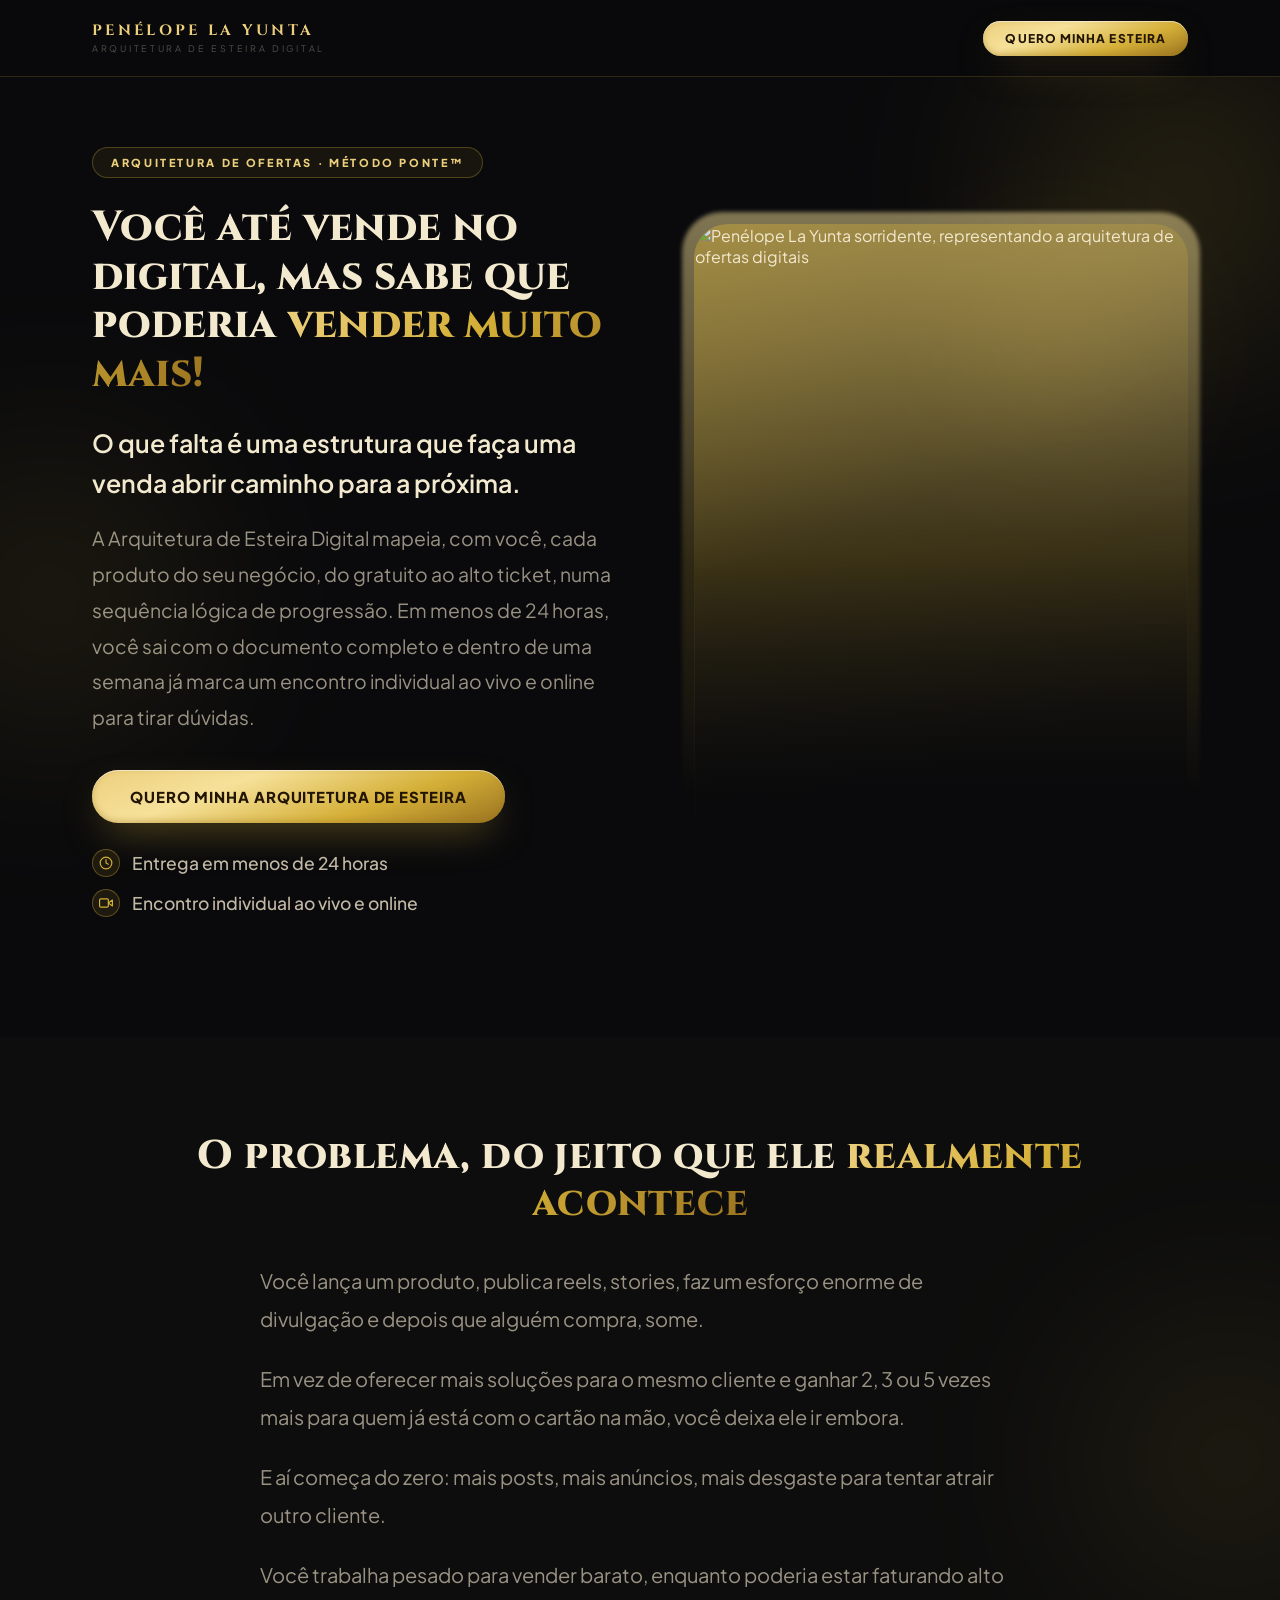
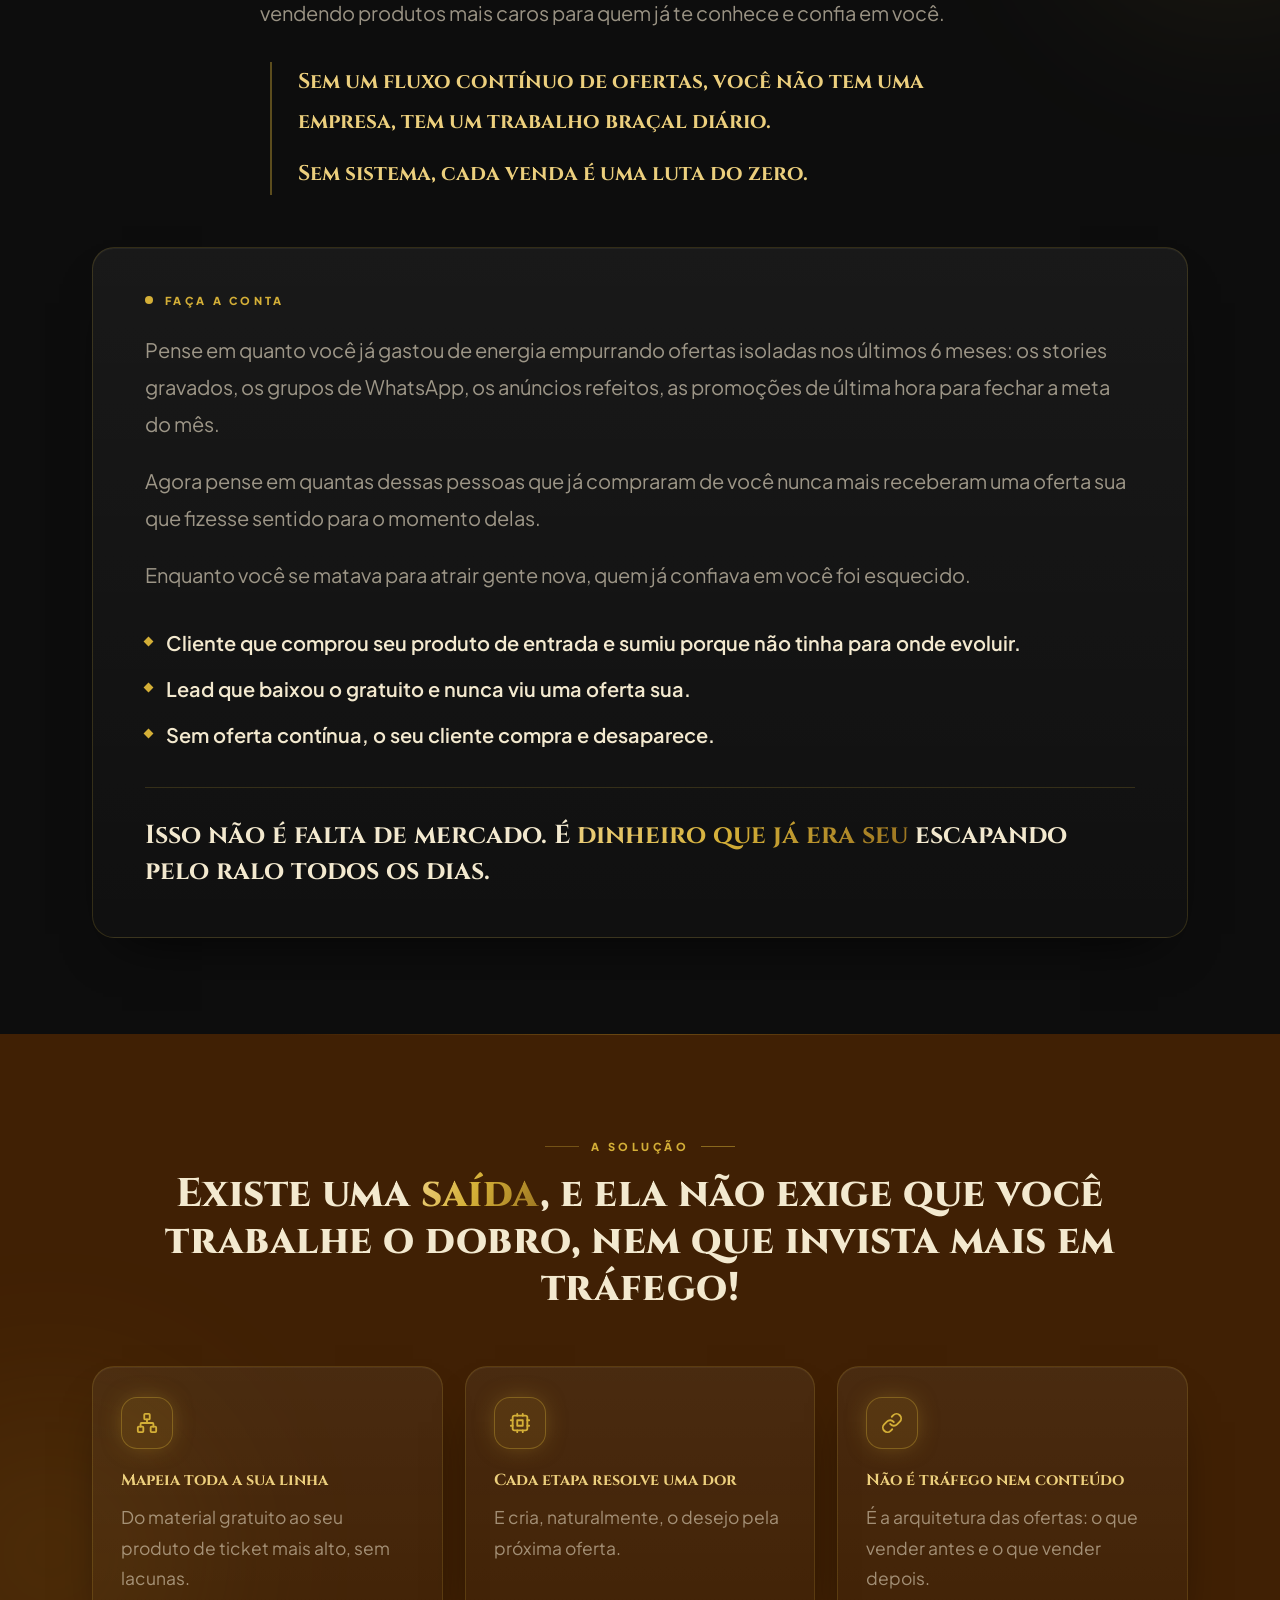
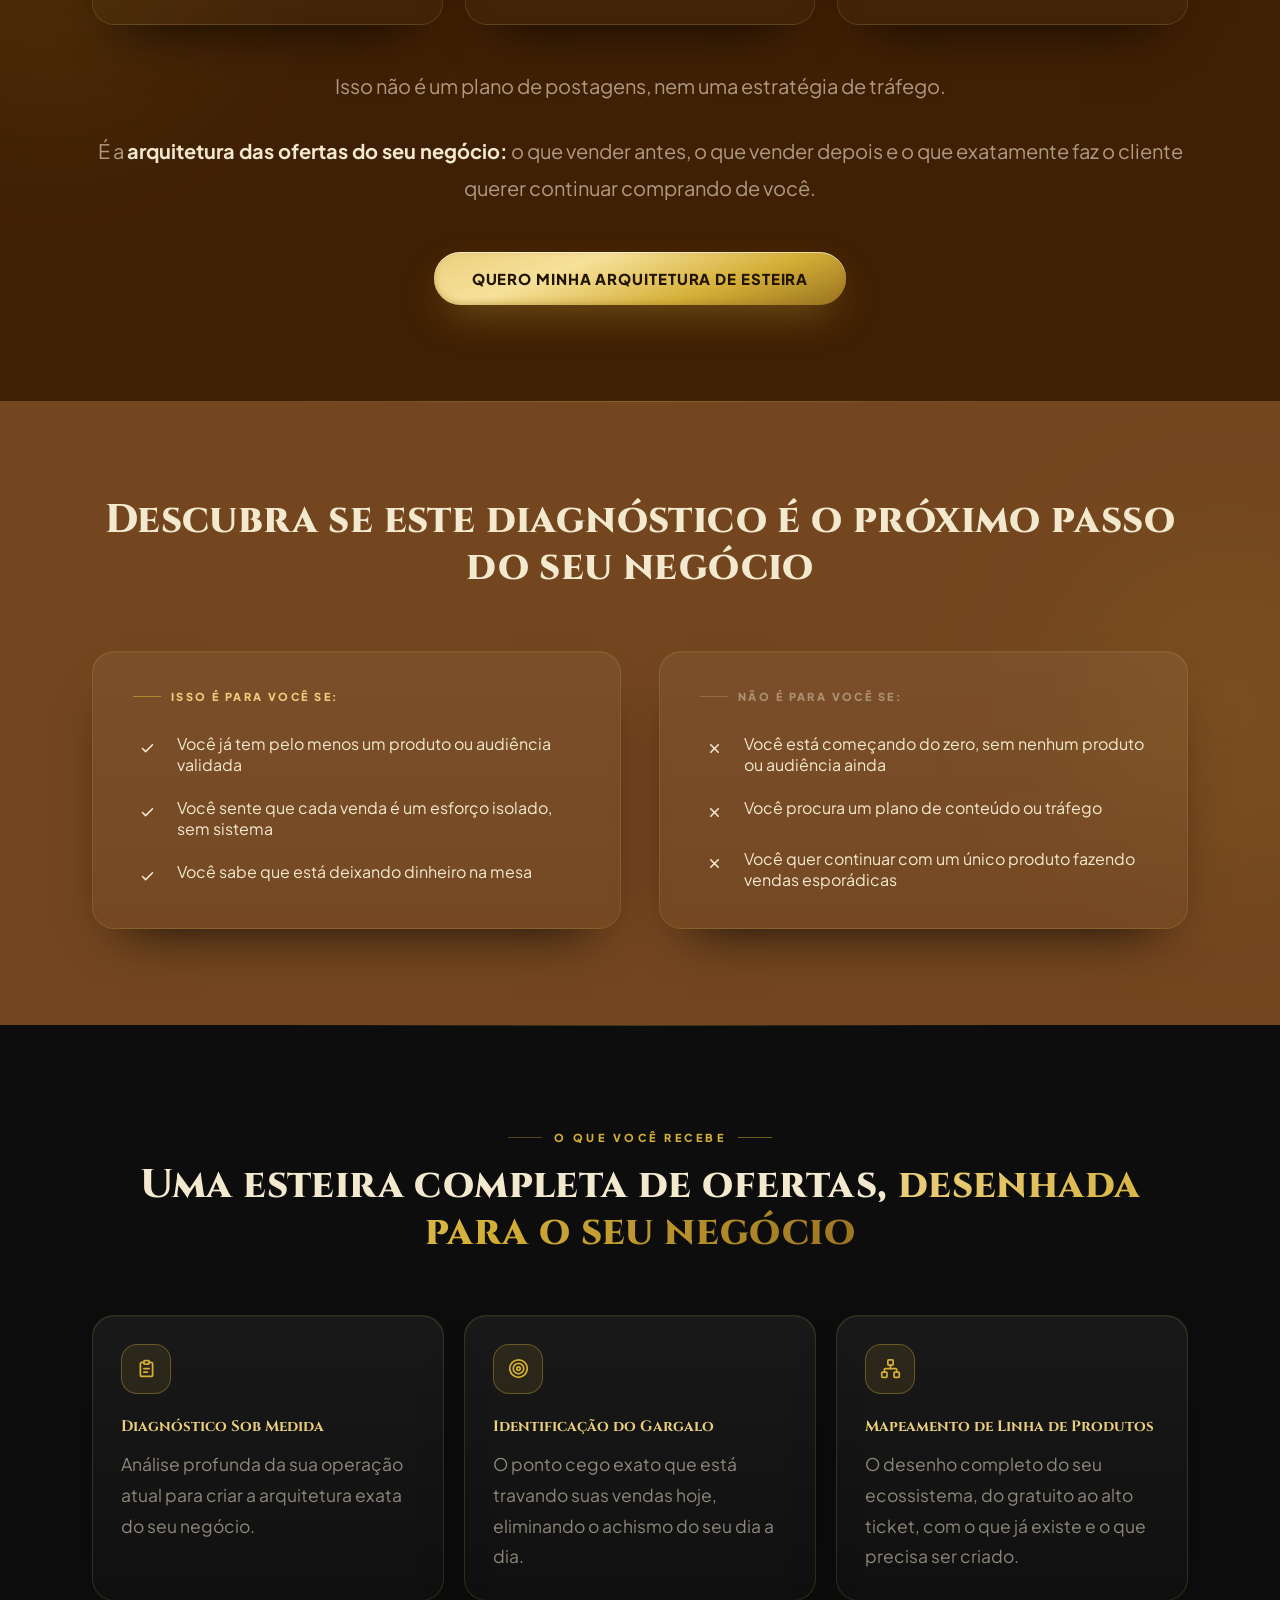
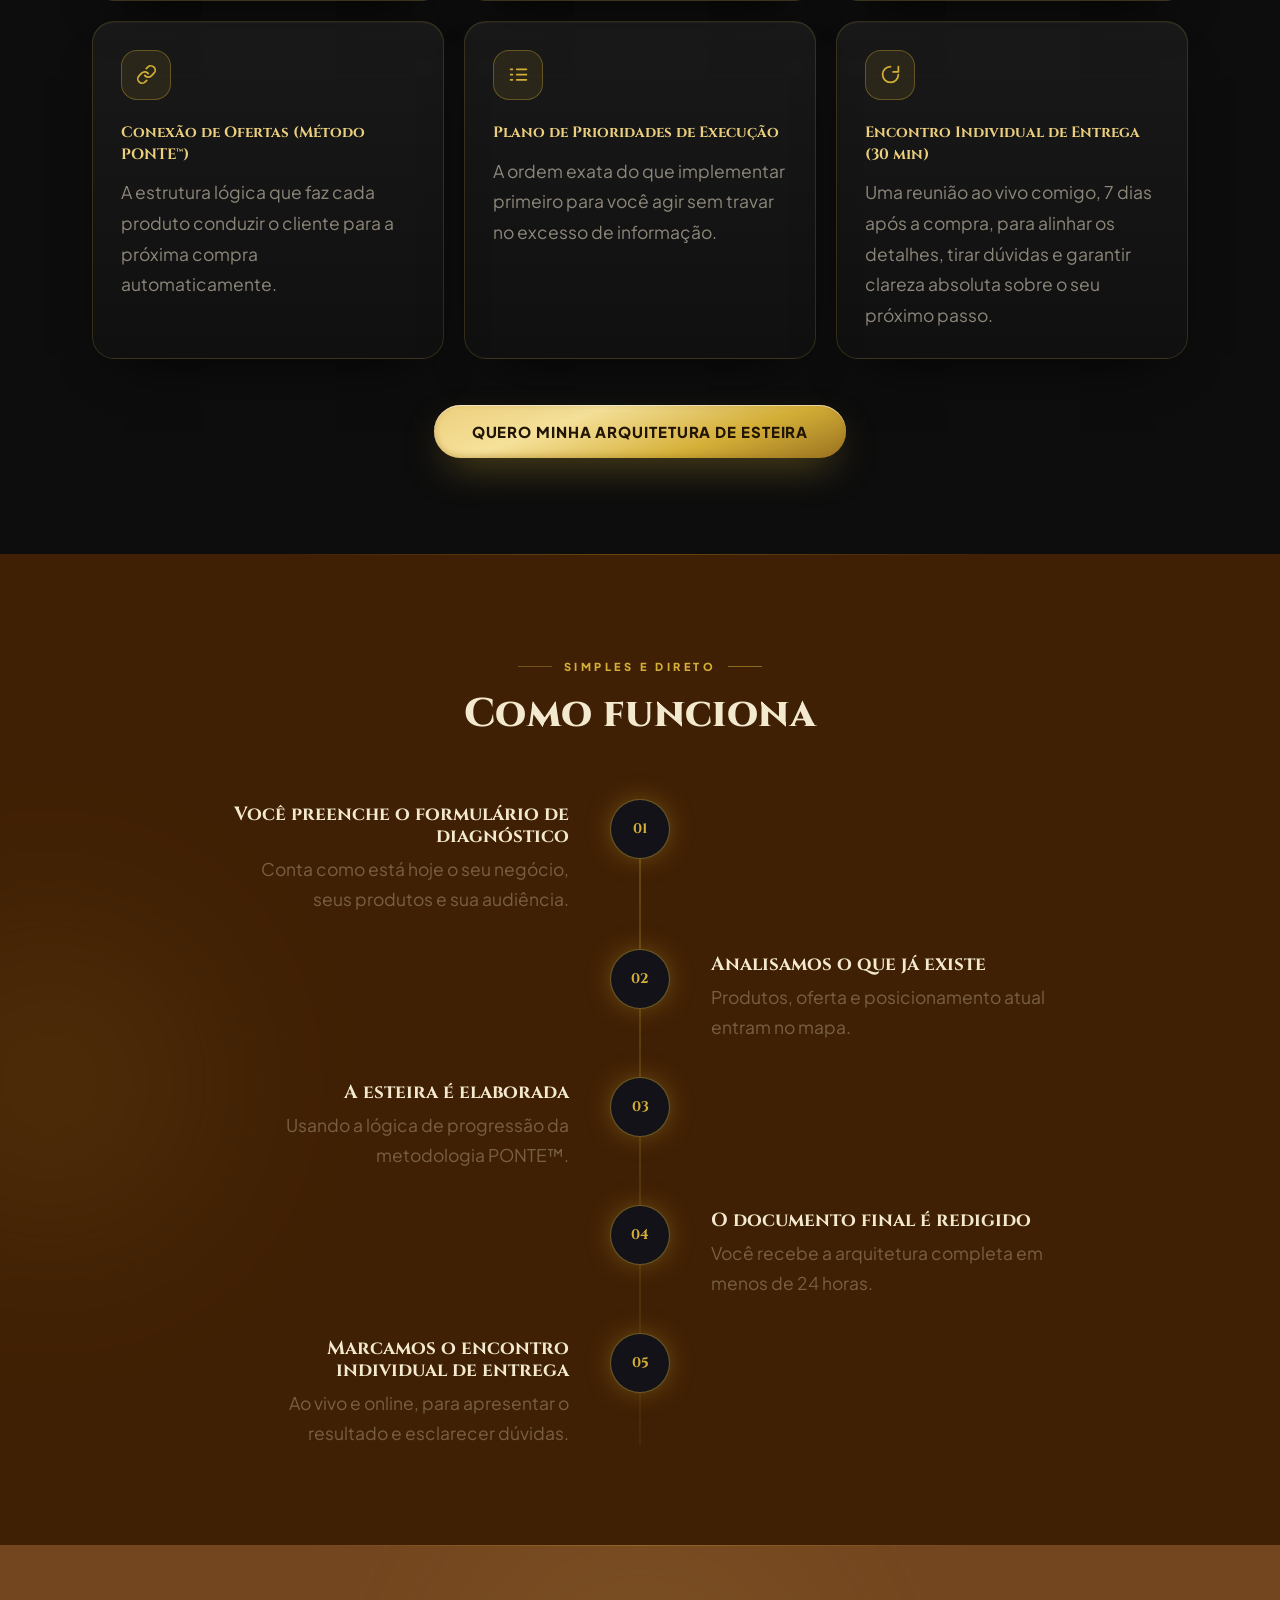
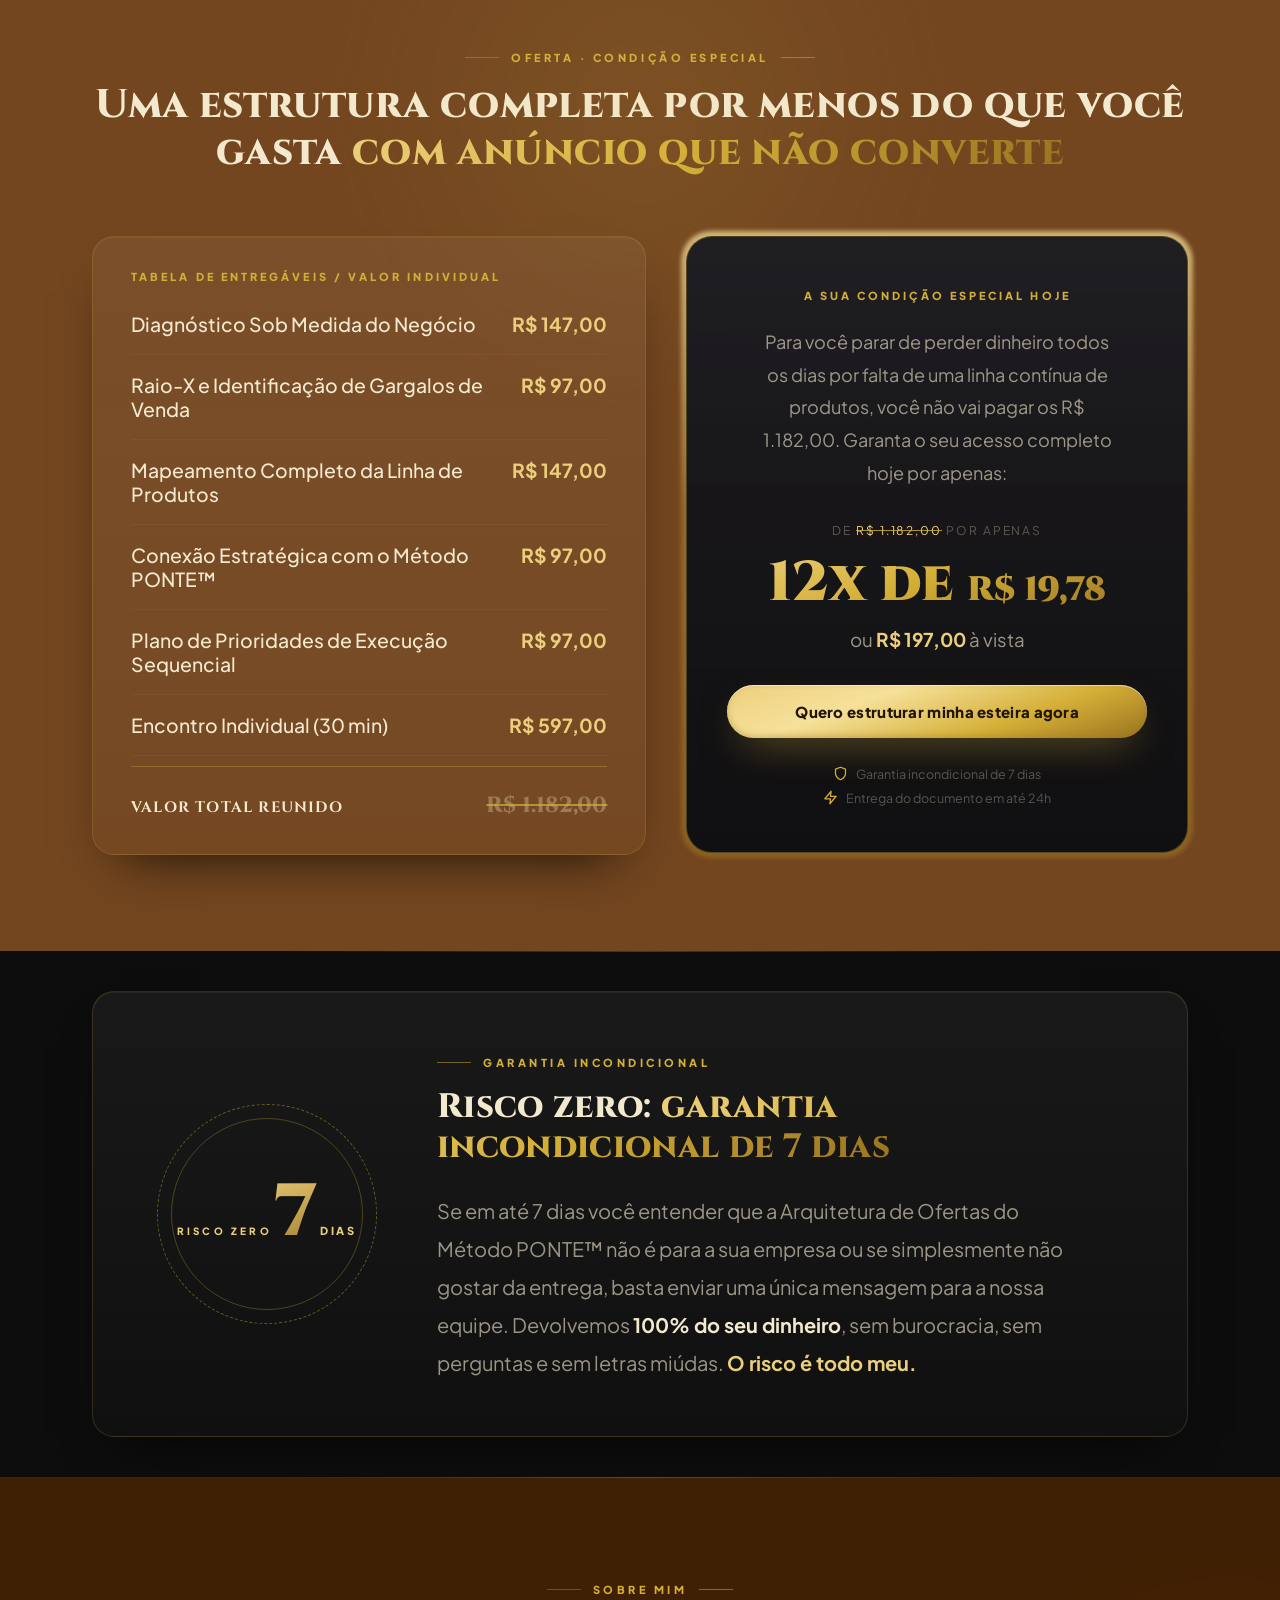
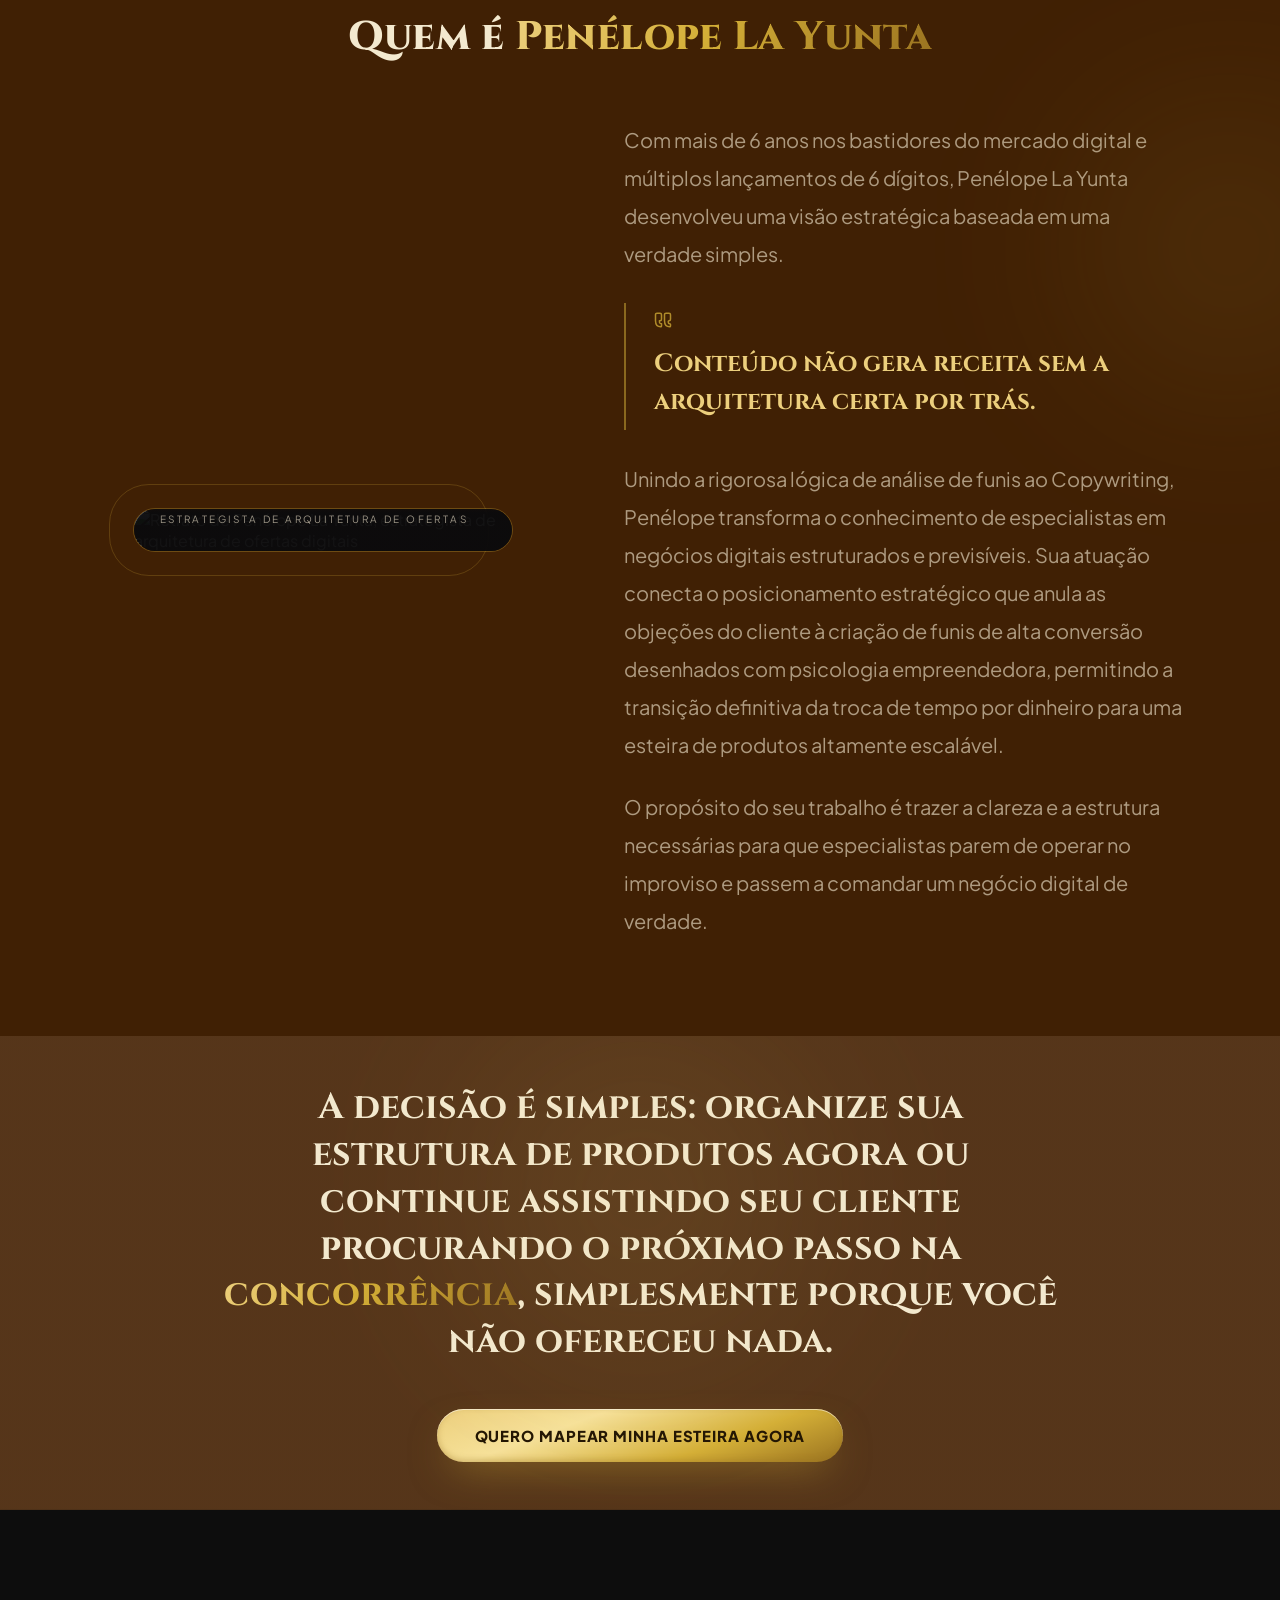
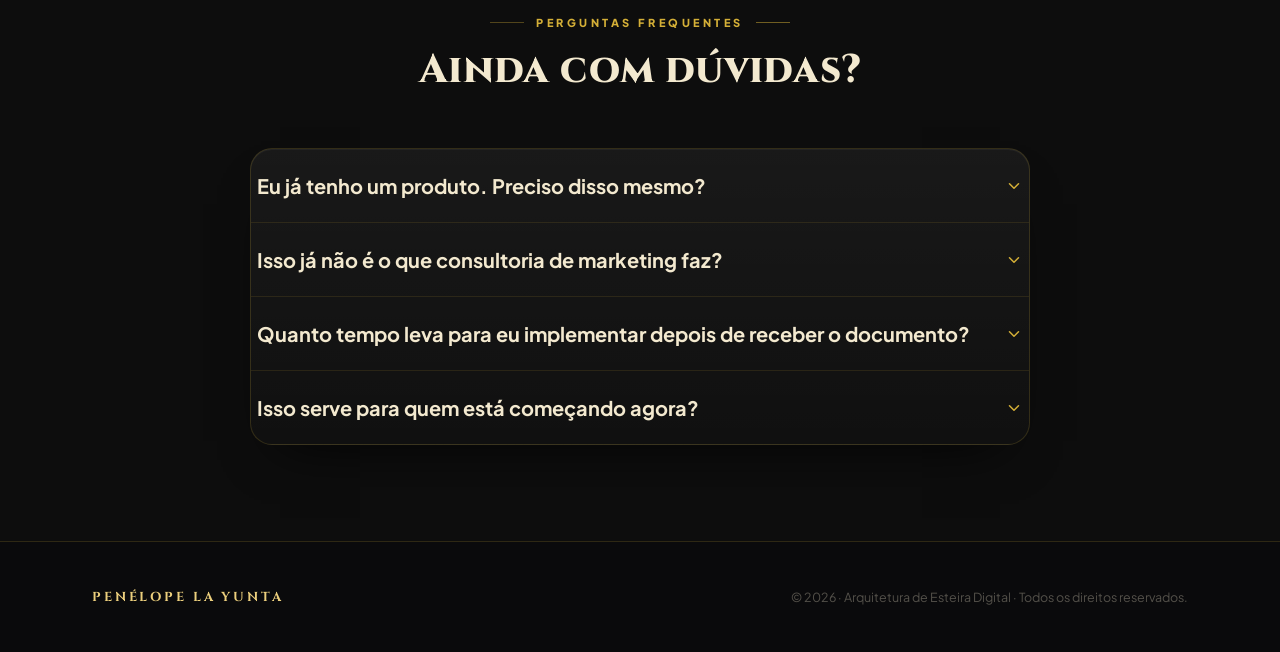
==== esteira/index.html @ f03792a4 "Add files via upload" ====
<!DOCTYPE html>
<html lang="pt-BR">
<head>
  <meta charset="UTF-8" />
  <meta name="viewport" content="width=device-width, initial-scale=1.0" />
  <title>Penélope La Yunta - Arquitetura de Esteira Digital</title>
  <meta name="description"
    content="A Arquitetura de Esteira Digital mapeia cada produto do seu negócio, do gratuito ao alto ticket, numa sequência lógica de progressão. Em menos de 24 horas você sai com o documento completo." />
  <link rel="preconnect" href="https://fonts.googleapis.com">
  <link rel="preconnect" href="https://fonts.gstatic.com" crossorigin>
  <link
    href="https://fonts.googleapis.com/css2?family=Cinzel:wght@400;500;600;700;800;900&family=Plus+Jakarta+Sans:wght@300;400;500;600;700;800&display=swap"
    rel="stylesheet">
  <link rel="stylesheet" href="style.css" />
</head>
<body>

  <!-- NAV -->
  <header class="site-nav">
    <div class="container inner">
      <a class="brand" href="#inicio">
        <strong>Penélope La Yunta</strong>
        <small>Arquitetura de Esteira Digital</small>
      </a>
      <a class="btn-gold small" href="#oferta">Quero minha esteira</a>
    </div>
  </header>

  <main>

    <!-- HERO -->
    <section id="inicio" class="hero">
      <div class="glow g1"></div>
      <div class="glow g2"></div>
      <div class="container grid">
        <div>
          <span class="hero-badge">Arquitetura de Ofertas · Método PONTE™</span>
          <h1>Você até vende no digital, mas sabe que poderia <span class="gold-text">vender muito mais!</span></h1>
          <p class="hero-sub">O que falta é uma estrutura que faça uma venda abrir caminho para a próxima.</p>
          <p class="hero-copy">A Arquitetura de Esteira Digital mapeia, com você, cada produto do seu negócio, do
            gratuito ao alto ticket, numa sequência lógica de progressão. Em menos de 24 horas, você sai com o documento
            completo e dentro de uma semana já marca um encontro individual ao vivo e online para tirar dúvidas.</p>
          <a class="btn-gold" href="#oferta">Quero minha Arquitetura de Esteira</a>
          <ul class="hero-perks">
            <li>
              <span class="dot"><svg viewBox="0 0 24 24" fill="none" stroke-width="2" stroke-linecap="round" stroke-linejoin="round"><circle cx="12" cy="12" r="10"/><polyline points="12 6 12 12 16 14"/></svg></span>
              Entrega em menos de 24 horas
            </li>
            <li>
              <span class="dot"><svg viewBox="0 0 24 24" fill="none" stroke-width="2" stroke-linecap="round" stroke-linejoin="round"><polygon points="23 7 16 12 23 17 23 7"/><rect x="1" y="5" width="15" height="14" rx="2" ry="2"/></svg></span>
              Encontro individual ao vivo e online
            </li>
          </ul>
        </div>

        <div class="hero-media">
          <div class="glow" style="background: radial-gradient(circle, rgba(212,175,55,.35), transparent 65%); width:320px;height:320px;top:-40px;right:-30px;filter:blur(60px);"></div>
          <div class="ring"></div>
          <div class="frame">
            <img src="images/hero-penelope.jpg" alt="Penélope La Yunta sorridente, representando a arquitetura de ofertas digitais" />
          </div>
          <div class="shade"></div>
        </div>
      </div>
    </section>

    <!-- PROBLEMA -->
    <section class="section">
      <div class="glow g3"></div>
      <div class="container">
        <div class="head">
          <h2 class="title">O problema, do jeito que ele <span class="gold-text">realmente acontece</span></h2>
        </div>
        <div class="copy-block">
          <p>Você lança um produto, publica reels, stories, faz um esforço enorme de divulgação e depois que alguém compra, some.</p>
          <p>Em vez de oferecer mais soluções para o mesmo cliente e ganhar 2, 3 ou 5 vezes mais para quem já está com o cartão na mão, você deixa ele ir embora.</p>
          <p>E aí começa do zero: mais posts, mais anúncios, mais desgaste para tentar atrair outro cliente.</p>
          <p>Você trabalha pesado para vender barato, enquanto poderia estar faturando alto vendendo produtos mais caros para quem já te conhece e confia em você.</p>
          <div class="pull-quote">
            <p>Sem um fluxo contínuo de ofertas, você não tem uma empresa, tem um trabalho braçal diário.</p>
            <p>Sem sistema, cada venda é uma luta do zero.</p>
          </div>
        </div>

        <div class="glass math-card">
          <span class="tag">Faça a conta</span>
          <p>Pense em quanto você já gastou de energia empurrando ofertas isoladas nos últimos 6 meses: os stories gravados, os grupos de WhatsApp, os anúncios refeitos, as promoções de última hora para fechar a meta do mês.</p>
          <p>Agora pense em quantas dessas pessoas que já compraram de você nunca mais receberam uma oferta sua que fizesse sentido para o momento delas.</p>
          <p>Enquanto você se matava para atrair gente nova, quem já confiava em você foi esquecido.</p>
          <ul class="math-list">
            <li>Cliente que comprou seu produto de entrada e sumiu porque não tinha para onde evoluir.</li>
            <li>Lead que baixou o gratuito e nunca viu uma oferta sua.</li>
            <li>Sem oferta contínua, o seu cliente compra e desaparece.</li>
          </ul>
          <div class="math-end">
            <h3>Isso não é falta de mercado. É <span class="gold-text">dinheiro que já era seu</span> escapando pelo ralo todos os dias.</h3>
          </div>
        </div>
      </div>
    </section>

    <!-- SOLUÇÃO -->
    <section class="section">
      <div class="glow g2"></div>
      <div class="container">
        <div class="head">
          <span class="eyebrow center">A solução</span>
          <h2 class="title">Existe uma <span class="gold-text">saída</span>, e ela não exige que você trabalhe o dobro, nem que invista mais em tráfego!</h2>
        </div>

        <div class="pillars">
          <div class="glass pillar">
            <span class="ico"><svg viewBox="0 0 24 24" fill="none" stroke="currentColor" stroke-width="2" stroke-linecap="round" stroke-linejoin="round"><rect x="16" y="16" width="6" height="6" rx="1"/><rect x="2" y="16" width="6" height="6" rx="1"/><rect x="9" y="2" width="6" height="6" rx="1"/><path d="M5 16v-3a1 1 0 0 1 1-1h12a1 1 0 0 1 1 1v3"/><path d="M12 12V8"/></svg></span>
            <h3>Mapeia toda a sua linha</h3>
            <p>Do material gratuito ao seu produto de ticket mais alto, sem lacunas.</p>
          </div>
          <div class="glass pillar">
            <span class="ico"><svg viewBox="0 0 24 24" fill="none" stroke="currentColor" stroke-width="2" stroke-linecap="round" stroke-linejoin="round"><rect x="4" y="4" width="16" height="16" rx="2"/><rect x="9" y="9" width="6" height="6"/><path d="M9 2v2M15 2v2M9 20v2M15 20v2M2 9h2M2 15h2M20 9h2M20 15h2"/></svg></span>
            <h3>Cada etapa resolve uma dor</h3>
            <p>E cria, naturalmente, o desejo pela próxima oferta.</p>
          </div>
          <div class="glass pillar">
            <span class="ico"><svg viewBox="0 0 24 24" fill="none" stroke="currentColor" stroke-width="2" stroke-linecap="round" stroke-linejoin="round"><path d="M10 13a5 5 0 0 0 7.54.54l3-3a5 5 0 0 0-7.07-7.07l-1.72 1.71"/><path d="M14 11a5 5 0 0 0-7.54-.54l-3 3a5 5 0 0 0 7.07 7.07l1.71-1.71"/></svg></span>
            <h3>Não é tráfego nem conteúdo</h3>
            <p>É a arquitetura das ofertas: o que vender antes e o que vender depois.</p>
          </div>
        </div>

        <div class="solution-foot">
          <p>Isso não é um plano de postagens, nem uma estratégia de tráfego.</p>
          <p>É a <strong>arquitetura das ofertas do seu negócio:</strong> o que vender antes, o que vender depois e o que exatamente faz o cliente querer continuar comprando de você.</p>
        </div>
        <div class="center-cta">
          <a class="btn-gold" href="#oferta">Quero minha Arquitetura de Esteira</a>
        </div>
      </div>
    </section>

    <!-- PARA QUEM É / NÃO É -->
    <section class="section">
      <div class="glow g3"></div>
      <div class="container">
        <div class="head">
          <h2 class="title">Descubra se este diagnóstico é o próximo passo do seu negócio</h2>
        </div>

        <div class="audience">
          <div class="glass yes">
            <p class="list-head">Isso é para você se:</p>
            <ul class="bullet-list yes">
              <li><span class="ico"><svg viewBox="0 0 24 24" fill="none" stroke="currentColor" stroke-width="2.5" stroke-linecap="round" stroke-linejoin="round"><polyline points="20 6 9 17 4 12"/></svg></span><span>Você já tem pelo menos um produto ou audiência validada</span></li>
              <li><span class="ico"><svg viewBox="0 0 24 24" fill="none" stroke="currentColor" stroke-width="2.5" stroke-linecap="round" stroke-linejoin="round"><polyline points="20 6 9 17 4 12"/></svg></span><span>Você sente que cada venda é um esforço isolado, sem sistema</span></li>
              <li><span class="ico"><svg viewBox="0 0 24 24" fill="none" stroke="currentColor" stroke-width="2.5" stroke-linecap="round" stroke-linejoin="round"><polyline points="20 6 9 17 4 12"/></svg></span><span>Você sabe que está deixando dinheiro na mesa</span></li>
            </ul>
          </div>

          <div class="glass no">
            <p class="list-head">Não é para você se:</p>
            <ul class="bullet-list no">
              <li><span class="ico"><svg viewBox="0 0 24 24" fill="none" stroke="currentColor" stroke-width="2.5" stroke-linecap="round" stroke-linejoin="round"><line x1="18" y1="6" x2="6" y2="18"/><line x1="6" y1="6" x2="18" y2="18"/></svg></span><span>Você está começando do zero, sem nenhum produto ou audiência ainda</span></li>
              <li><span class="ico"><svg viewBox="0 0 24 24" fill="none" stroke="currentColor" stroke-width="2.5" stroke-linecap="round" stroke-linejoin="round"><line x1="18" y1="6" x2="6" y2="18"/><line x1="6" y1="6" x2="18" y2="18"/></svg></span><span>Você procura um plano de conteúdo ou tráfego</span></li>
              <li><span class="ico"><svg viewBox="0 0 24 24" fill="none" stroke="currentColor" stroke-width="2.5" stroke-linecap="round" stroke-linejoin="round"><line x1="18" y1="6" x2="6" y2="18"/><line x1="6" y1="6" x2="18" y2="18"/></svg></span><span>Você quer continuar com um único produto fazendo vendas esporádicas</span></li>
            </ul>
          </div>
        </div>
      </div>
    </section>

    <!-- O QUE VOCÊ RECEBE -->
    <section class="section">
      <div class="container">
        <div class="head">
          <span class="eyebrow center">O que você recebe</span>
          <h2 class="title">Uma esteira completa de ofertas, <span class="gold-text">desenhada para o seu negócio</span></h2>
        </div>
        <div class="grid-3">
          <div class="glass item">
            <span class="ico"><svg viewBox="0 0 24 24" fill="none" stroke="currentColor" stroke-width="2" stroke-linecap="round" stroke-linejoin="round"><path d="M9 5H7a2 2 0 0 0-2 2v12a2 2 0 0 0 2 2h10a2 2 0 0 0 2-2V7a2 2 0 0 0-2-2h-2"/><rect x="9" y="3" width="6" height="4" rx="1"/><path d="M9 12h6M9 16h4"/></svg></span>
            <h3>Diagnóstico Sob Medida</h3>
            <p>Análise profunda da sua operação atual para criar a arquitetura exata do seu negócio.</p>
          </div>
          <div class="glass item">
            <span class="ico"><svg viewBox="0 0 24 24" fill="none" stroke="currentColor" stroke-width="2" stroke-linecap="round" stroke-linejoin="round"><circle cx="12" cy="12" r="10"/><circle cx="12" cy="12" r="6"/><circle cx="12" cy="12" r="2"/></svg></span>
            <h3>Identificação do Gargalo</h3>
            <p>O ponto cego exato que está travando suas vendas hoje, eliminando o achismo do seu dia a dia.</p>
          </div>
          <div class="glass item">
            <span class="ico"><svg viewBox="0 0 24 24" fill="none" stroke="currentColor" stroke-width="2" stroke-linecap="round" stroke-linejoin="round"><rect x="16" y="16" width="6" height="6" rx="1"/><rect x="2" y="16" width="6" height="6" rx="1"/><rect x="9" y="2" width="6" height="6" rx="1"/><path d="M5 16v-3a1 1 0 0 1 1-1h12a1 1 0 0 1 1 1v3"/><path d="M12 12V8"/></svg></span>
            <h3>Mapeamento de Linha de Produtos</h3>
            <p>O desenho completo do seu ecossistema, do gratuito ao alto ticket, com o que já existe e o que precisa ser criado.</p>
          </div>
          <div class="glass item">
            <span class="ico"><svg viewBox="0 0 24 24" fill="none" stroke="currentColor" stroke-width="2" stroke-linecap="round" stroke-linejoin="round"><path d="M10 13a5 5 0 0 0 7.54.54l3-3a5 5 0 0 0-7.07-7.07l-1.72 1.71"/><path d="M14 11a5 5 0 0 0-7.54-.54l-3 3a5 5 0 0 0 7.07 7.07l1.71-1.71"/></svg></span>
            <h3>Conexão de Ofertas (Método PONTE™)</h3>
            <p>A estrutura lógica que faz cada produto conduzir o cliente para a próxima compra automaticamente.</p>
          </div>
          <div class="glass item">
            <span class="ico"><svg viewBox="0 0 24 24" fill="none" stroke="currentColor" stroke-width="2" stroke-linecap="round" stroke-linejoin="round"><line x1="10" y1="12" x2="21" y2="12"/><line x1="10" y1="18" x2="21" y2="18"/><line x1="10" y1="6" x2="21" y2="6"/><line x1="3" y1="12" x2="5" y2="12"/><line x1="3" y1="18" x2="5" y2="18"/><line x1="3" y1="6" x2="5" y2="6"/></svg></span>
            <h3>Plano de Prioridades de Execução</h3>
            <p>A ordem exata do que implementar primeiro para você agir sem travar no excesso de informação.</p>
          </div>
          <div class="glass item">
            <span class="ico"><svg viewBox="0 0 24 24" fill="none" stroke="currentColor" stroke-width="2" stroke-linecap="round" stroke-linejoin="round"><path d="M21 12a9 9 0 1 1-9-9"/><path d="M21 3v6h-6"/></svg></span>
            <h3>Encontro Individual de Entrega (30 min)</h3>
            <p>Uma reunião ao vivo comigo, 7 dias após a compra, para alinhar os detalhes, tirar dúvidas e garantir clareza absoluta sobre o seu próximo passo.</p>
          </div>
        </div>
        <div class="center-cta">
          <a class="btn-gold" href="#oferta">Quero minha Arquitetura de Esteira</a>
        </div>
      </div>
    </section>

    <!-- COMO FUNCIONA -->
    <section class="section">
      <div class="glow g2"></div>
      <div class="container">
        <div class="head">
          <span class="eyebrow center">Simples e direto</span>
          <h2 class="title">Como funciona</h2>
        </div>
        <div class="timeline">
          <div class="step">
            <div class="txt"><h3>Você preenche o formulário de diagnóstico</h3><p>Conta como está hoje o seu negócio, seus produtos e sua audiência.</p></div>
            <span class="badge">01</span>
          </div>
          <div class="step">
            <div class="txt"><h3>Analisamos o que já existe</h3><p>Produtos, oferta e posicionamento atual entram no mapa.</p></div>
            <span class="badge">02</span>
          </div>
          <div class="step">
            <div class="txt"><h3>A esteira é elaborada</h3><p>Usando a lógica de progressão da metodologia PONTE™.</p></div>
            <span class="badge">03</span>
          </div>
          <div class="step">
            <div class="txt"><h3>O documento final é redigido</h3><p>Você recebe a arquitetura completa em menos de 24 horas.</p></div>
            <span class="badge">04</span>
          </div>
          <div class="step">
            <div class="txt"><h3>Marcamos o encontro individual de entrega</h3><p>Ao vivo e online, para apresentar o resultado e esclarecer dúvidas.</p></div>
            <span class="badge">05</span>
          </div>
        </div>
      </div>
    </section>

    <!-- OFERTA / PREÇO -->
    <section id="oferta" class="section">
      <div class="glow g4"></div>
      <div class="container">
        <div class="head">
          <span class="eyebrow center">Oferta · Condição Especial</span>
          <h2 class="title">Uma estrutura completa por menos do que você gasta <span class="gold-text">com anúncio que não converte</span></h2>
        </div>

        <div class="offer-grid">
          <div class="glass price-table">
            <h3>Tabela de entregáveis / valor individual</h3>
            <div class="price-row"><span>Diagnóstico Sob Medida do Negócio</span><b>R$ 147,00</b></div>
            <div class="price-row"><span>Raio-X e Identificação de Gargalos de Venda</span><b>R$ 97,00</b></div>
            <div class="price-row"><span>Mapeamento Completo da Linha de Produtos</span><b>R$ 147,00</b></div>
            <div class="price-row"><span>Conexão Estratégica com o Método PONTE™</span><b>R$ 97,00</b></div>
            <div class="price-row"><span>Plano de Prioridades de Execução Sequencial</span><b>R$ 97,00</b></div>
            <div class="price-row"><span>Encontro Individual (30 min)</span><b>R$ 597,00</b></div>
            <div class="price-total"><span>Valor total reunido</span><s>R$ 1.182,00</s></div>
          </div>

          <div class="offer-card-wrap">
            <div class="border-glow"></div>
            <div class="offer-card">
              <span class="tag2">A sua condição especial hoje</span>
              <p class="desc">Para você parar de perder dinheiro todos os dias por falta de uma linha contínua de produtos, você não vai pagar os R$ 1.182,00. Garanta o seu acesso completo hoje por apenas:</p>
              <p class="from">De <s>R$ 1.182,00</s> por apenas</p>
              <p class="big-price">12x de <small>R$ 19,78</small></p>
              <p class="cash">ou <b>R$ 197,00</b> à vista</p>
              <a class="btn-gold block" href="#">Quero estruturar minha esteira agora</a>
              <ul class="trust">
                <li><svg viewBox="0 0 24 24" fill="none" stroke="currentColor" stroke-width="2" stroke-linecap="round" stroke-linejoin="round"><path d="M12 22s8-4 8-10V5l-8-3-8 3v7c0 6 8 10 8 10z"/></svg> Garantia incondicional de 7 dias</li>
                <li><svg viewBox="0 0 24 24" fill="none" stroke="currentColor" stroke-width="2" stroke-linecap="round" stroke-linejoin="round"><polygon points="13 2 3 14 12 14 11 22 21 10 12 10 13 2"/></svg> Entrega do documento em até 24h</li>
              </ul>
            </div>
          </div>
        </div>
      </div>
    </section>

    <!-- GARANTIA -->
    <section class="section section-guarantee">
      <div class="container">
        <div class="glass guarantee-card">
          <div class="seal">
            <span class="ring"></span>
            <span class="core">
              <span class="kicker">Risco zero</span>
              <span class="num">7</span>
              <span class="unit">Dias</span>
            </span>
          </div>
          <div>
            <span class="eyebrow">Garantia incondicional</span>
            <h2 class="title md">Risco zero: <span class="gold-text">garantia incondicional de 7 dias</span></h2>
            <p>Se em até 7 dias você entender que a Arquitetura de Ofertas do Método PONTE™ não é para a sua empresa ou se simplesmente não gostar da entrega, basta enviar uma única mensagem para a nossa equipe. Devolvemos <b>100% do seu dinheiro</b>, sem burocracia, sem perguntas e sem letras miúdas. <b class="g">O risco é todo meu.</b></p>
          </div>
        </div>
      </div>
    </section>

    <!-- QUEM É PENÉLOPE -->
    <section class="section">
      <div class="glow g3"></div>
      <div class="container">
        <div class="head">
          <span class="eyebrow center">Sobre mim</span>
          <h2 class="title">Quem é <span class="gold-text">Penélope La Yunta</span></h2>
        </div>
        <div class="about-grid">
          <div class="portrait">
            <span class="backline"></span>
            <div class="card">
              <img src="images/penelope-perfil.png" alt="Retrato de Penélope La Yunta, estrategista de arquitetura de ofertas digitais" />
              <div class="caption">
                <strong>Penélope La Yunta</strong>
                <small>Estrategista de Arquitetura de Ofertas</small>
              </div>
            </div>
          </div>
          <div class="bio">
            <p>Com mais de 6 anos nos bastidores do mercado digital e múltiplos lançamentos de 6 dígitos, Penélope La Yunta desenvolveu uma visão estratégica baseada em uma verdade simples.</p>
            <div class="quote">
              <svg viewBox="0 0 24 24" fill="none" stroke="currentColor" stroke-width="2" stroke-linecap="round" stroke-linejoin="round"><path d="M3 21c3 0 7-1 7-8V5c0-1.25-.756-2.017-2-2H4c-1.25 0-2 .75-2 1.972V11c0 1.25.75 2 2 2 1 0 1 0 1 1v1c0 1-1 2-2 2s-1 .008-1 1.031V20c0 1 0 1 1 1z"/><path d="M15 21c3 0 7-1 7-8V5c0-1.25-.757-2.017-2-2h-4c-1.25 0-2 .75-2 1.972V11c0 1.25.75 2 2 2h.75c0 2.25.25 4-2.75 4v3c0 1 0 1 1 1z"/></svg>
              <blockquote>Conteúdo não gera receita sem a arquitetura certa por trás.</blockquote>
            </div>
            <p>Unindo a rigorosa lógica de análise de funis ao Copywriting, Penélope transforma o conhecimento de especialistas em negócios digitais estruturados e previsíveis. Sua atuação conecta o posicionamento estratégico que anula as objeções do cliente à criação de funis de alta conversão desenhados com psicologia empreendedora, permitindo a transição definitiva da troca de tempo por dinheiro para uma esteira de produtos altamente escalável.</p>
            <p>O propósito do seu trabalho é trazer a clareza e a estrutura necessárias para que especialistas parem de operar no improviso e passem a comandar um negócio digital de verdade.</p>
          </div>
        </div>
      </div>
    </section>

    <!-- CHAMADA FINAL -->
    <section class="final-cta">
      <div class="glow g4"></div>
      <div class="container">
        <h2>A decisão é simples: organize sua estrutura de produtos agora ou continue assistindo seu cliente procurando o próximo passo na <span class="gold-text">concorrência</span>, simplesmente porque você não ofereceu nada.</h2>
        <a class="btn-gold" href="#oferta">Quero mapear minha esteira agora</a>
      </div>
    </section>

    <!-- FAQ -->
    <section class="section">
      <div class="container">
        <div class="head">
          <span class="eyebrow center">Perguntas frequentes</span>
          <h2 class="title">Ainda com dúvidas?</h2>
        </div>
        <div class="glass faq-wrap">
          <div class="faq-item">
            <button class="faq-q" type="button">Eu já tenho um produto. Preciso disso mesmo?
              <span class="chev"><svg viewBox="0 0 24 24" fill="none" stroke="currentColor" stroke-width="2" stroke-linecap="round" stroke-linejoin="round"><polyline points="6 9 12 15 18 9"/></svg></span>
            </button>
            <div class="faq-a"><p>Se você tem só um produto, provavelmente está deixando dinheiro na mesa: poderia estar vendendo mais para clientes que já te conhecem e já confiam no seu trabalho.</p></div>
          </div>
          <div class="faq-item">
            <button class="faq-q" type="button">Isso já não é o que consultoria de marketing faz?
              <span class="chev"><svg viewBox="0 0 24 24" fill="none" stroke="currentColor" stroke-width="2" stroke-linecap="round" stroke-linejoin="round"><polyline points="6 9 12 15 18 9"/></svg></span>
            </button>
            <div class="faq-a"><p>Não. Aqui você recebe uma estrutura específica de progressão de produtos, não um plano de conteúdo ou de tráfego. É arquitetura de oferta, não plano de divulgação.</p></div>
          </div>
          <div class="faq-item">
            <button class="faq-q" type="button">Quanto tempo leva para eu implementar depois de receber o documento?
              <span class="chev"><svg viewBox="0 0 24 24" fill="none" stroke="currentColor" stroke-width="2" stroke-linecap="round" stroke-linejoin="round"><polyline points="6 9 12 15 18 9"/></svg></span>
            </button>
            <div class="faq-a"><p>Depende da complexidade da sua esteira e da sua capacidade de produção. O documento já vem com recomendação de prioridade, para você começar pelo que gera resultado mais rápido.</p></div>
          </div>
          <div class="faq-item">
            <button class="faq-q" type="button">Isso serve para quem está começando agora?
              <span class="chev"><svg viewBox="0 0 24 24" fill="none" stroke="currentColor" stroke-width="2" stroke-linecap="round" stroke-linejoin="round"><polyline points="6 9 12 15 18 9"/></svg></span>
            </button>
            <div class="faq-a"><p>Funciona melhor para quem já tem algum produto ou audiência validada.</p></div>
          </div>
        </div>
      </div>
    </section>

  </main>

  <!-- FOOTER -->
  <footer class="site-foot">
    <div class="container inner">
      <strong>Penélope La Yunta</strong>
      <small>© 2026 · Arquitetura de Esteira Digital · Todos os direitos reservados.</small>
    </div>
  </footer>

  <script>
    // FAQ sanfonado: abre/fecha com animação de altura; um item por vez.
    (function () {
      var items = document.querySelectorAll(".faq-item");
      function close(item) {
        item.classList.remove("open");
        item.querySelector(".faq-a").style.maxHeight = null;
      }
      items.forEach(function (item) {
        var q = item.querySelector(".faq-q");
        var a = item.querySelector(".faq-a");
        q.addEventListener("click", function () {
          var isOpen = item.classList.contains("open");
          items.forEach(close);
          if (!isOpen) {
            item.classList.add("open");
            a.style.maxHeight = a.scrollHeight + "px";
          }
        });
      });
    })();
  </script>
</body>
</html>
---- esteira/style.css ----
/* ─────────────────────────────────────────────────────────────
   Landing Page Penélope La Yunta — Arquitetura de Esteira Digital
   Arquivo de estilo autônomo (index.html + style.css)
   Paleta premium: preto profundo / cinza-chumbo / dourado-bronze
   ───────────────────────────────────────────────────────────── */

:root {
  --bg: #0a0a0c;
  --bg-soft: #0d0d11;
  --panel: #131318;
  --ink: #221503;
  --cream: #f3e9cf;
  --cream-dim: rgba(240, 229, 205, 0.62);
  --muted: rgba(240, 229, 205, 0.55);
  --faint: rgba(240, 229, 205, 0.32);
  --gold: #d4af37;
  --gold-soft: #eccf7d;
  --gold-bright: #f6e19a;
  --gold-deep: #9a7320;
  --hairline: rgba(212, 175, 55, 0.18);
  --radius: 22px;
  --shadow-gold: 0 16px 40px -14px rgba(212, 175, 55, 0.5);
}

* {
  box-sizing: border-box;
}

html {
  scroll-behavior: smooth;
}

body {
  margin: 0;
  background: var(--bg);
  color: var(--cream);
  font-family: "Plus Jakarta Sans", system-ui, -apple-system, sans-serif;
  -webkit-font-smoothing: antialiased;
  overflow-x: hidden;
}

img {
  display: block;
  max-width: 100%;
}

h1,
h2,
h3 {
  font-family: "Cinzel", Georgia, serif;
  margin: 0;
  line-height: 1.18;
  color: var(--cream);
}

p {
  margin: 0;
}

::selection {
  background: rgba(212, 175, 55, 0.4);
  color: #fff6dd;
}

/* ── Layout ─────────────────────────────────────────────────── */
.container {
  width: 100%;
  max-width: 1140px;
  margin: 0 auto;
  padding: 0 22px;
}

.section {
  position: relative;
  padding: 96px 0;
  overflow: hidden;
}

.section + .section::before {
  content: "";
  position: absolute;
  top: 0;
  left: 50%;
  transform: translateX(-50%);
  width: min(720px, 80%);
  height: 1px;
  background: linear-gradient(90deg, transparent, rgba(212, 175, 55, 0.28), transparent);
}

/* Alternância de cor de fundo entre as dobras (a hero mantém a cor original) */
main > section:nth-of-type(2) { background: #0d0d0d; }
main > section:nth-of-type(3) { background: #402004; }
main > section:nth-of-type(4) { background: #73461f; }
main > section:nth-of-type(5) { background: #0d0d0d; }
main > section:nth-of-type(6) { background: #402004; }
main > section:nth-of-type(7) { background: #73461f; }
main > section:nth-of-type(8) { background: #0d0d0d; }
main > section:nth-of-type(9) { background: #402004; }
main > section:nth-of-type(10) {
  background-image: linear-gradient(rgba(115, 70, 31, 0.72), rgba(115, 70, 31, 0.72)), url("images/mapa-decisao.png");
  background-size: cover;
  background-position: center;
  background-repeat: no-repeat;
}
main > section:nth-of-type(11) { background: #0d0d0d; }

/* Decorative golden glow blobs */
.glow {
  position: absolute;
  border-radius: 50%;
  pointer-events: none;
  filter: blur(90px);
  opacity: 0.5;
}

.glow.g1 { width: 520px; height: 520px; top: -140px; right: -160px; background: radial-gradient(circle, rgba(212, 175, 55, 0.4), transparent 65%); }
.glow.g2 { width: 460px; height: 460px; left: -180px; top: 30%; background: radial-gradient(circle, rgba(212, 175, 55, 0.3), transparent 65%); }
.glow.g3 { width: 460px; height: 460px; right: -180px; top: 12%; background: radial-gradient(circle, rgba(212, 175, 55, 0.28), transparent 65%); }
.glow.g4 { width: 560px; height: 560px; left: 50%; top: -120px; transform: translateX(-50%); background: radial-gradient(circle, rgba(230, 195, 96, 0.26), transparent 65%); }

/* ── Typography helpers ─────────────────────────────────────── */
.eyebrow {
  display: inline-flex;
  align-items: center;
  gap: 12px;
  margin-bottom: 18px;
  color: var(--gold);
  font-size: 11px;
  font-weight: 800;
  letter-spacing: 0.32em;
  text-transform: uppercase;
}

.eyebrow::before,
.eyebrow.center::after {
  content: "";
  width: 34px;
  height: 1px;
  background: rgba(212, 175, 55, 0.5);
}

.eyebrow.center::before {
  background: rgba(212, 175, 55, 0.35);
}

.title {
  font-size: 40px;
  font-weight: 800;
  letter-spacing: 0.01em;
}

.title.lg { font-size: 46px; }
.title.md { font-size: 34px; }

.lead-center { text-align: center; }
.lead-center .title { max-width: 820px; margin-left: auto; margin-right: auto; }
.eyebrow.center { justify-content: center; }

.gold-text {
  background: linear-gradient(115deg, var(--gold-soft) 0%, var(--gold) 45%, var(--gold-deep) 100%);
  -webkit-background-clip: text;
  background-clip: text;
  color: transparent;
}

.lede {
  margin: 22px auto 0;
  color: var(--cream-dim);
  font-size: 20px;
  line-height: 1.8;
  max-width: 720px;
  text-align: center;
}

/* ── Buttons ────────────────────────────────────────────────── */
.btn-gold {
  display: inline-flex;
  align-items: center;
  justify-content: center;
  gap: 10px;
  padding: 17px 38px;
  border: 0;
  border-radius: 999px;
  background: linear-gradient(160deg, var(--gold-soft) 0%, var(--gold-bright) 32%, var(--gold) 68%, var(--gold-deep) 100%);
  color: var(--ink);
  font-family: "Plus Jakarta Sans", sans-serif;
  font-weight: 800;
  font-size: 15px;
  letter-spacing: 0.06em;
  text-transform: uppercase;
  text-decoration: none;
  cursor: pointer;
  box-shadow: inset 0 1px 0 rgba(255, 255, 255, 0.55), inset 0 -2px 6px rgba(154, 115, 32, 0.4), var(--shadow-gold);
  transition: transform 0.25s ease, filter 0.25s ease, box-shadow 0.25s ease;
}

.btn-gold:hover {
  transform: translateY(-2px);
  filter: brightness(1.07);
  box-shadow: inset 0 1px 0 rgba(255, 255, 255, 0.55), inset 0 -2px 6px rgba(154, 115, 32, 0.4), 0 22px 48px -10px rgba(236, 207, 125, 0.55);
}

.btn-gold.block { width: 100%; text-transform: none; letter-spacing: 0.02em; }

.btn-gold.small {
  padding: 10px 22px;
  font-size: 12px;
  letter-spacing: 0.09em;
}

/* ── Cards (glassmorphism) ──────────────────────────────────── */
.glass {
  position: relative;
  border-radius: var(--radius);
  border: 1px solid var(--hairline);
  background: linear-gradient(180deg, rgba(255, 255, 255, 0.05), rgba(255, 255, 255, 0.015));
  box-shadow: inset 0 1px 0 rgba(255, 255, 255, 0.05), 0 26px 52px -30px rgba(0, 0, 0, 0.9);
}

/* ── Navbar ─────────────────────────────────────────────────── */
.site-nav {
  position: sticky;
  top: 0;
  z-index: 50;
  background: rgba(9, 9, 12, 0.78);
  border-bottom: 1px solid var(--hairline);
  backdrop-filter: blur(16px);
  -webkit-backdrop-filter: blur(16px);
}

.site-nav .inner {
  display: flex;
  align-items: center;
  justify-content: space-between;
  height: 76px;
}

.brand {
  text-decoration: none;
  display: flex;
  flex-direction: column;
  line-height: 1.15;
}

.brand strong {
  font-family: "Cinzel", serif;
  color: var(--gold-soft);
  font-size: 15px;
  letter-spacing: 0.22em;
  text-transform: uppercase;
}

.brand small {
  color: var(--faint);
  font-size: 9px;
  letter-spacing: 0.3em;
  text-transform: uppercase;
  margin-top: 5px;
}

/* ── Hero ───────────────────────────────────────────────────── */
.hero {
  position: relative;
  overflow: hidden;
  padding: 70px 0 120px;
}

.hero .grid {
  display: grid;
  grid-template-columns: 1.05fr 0.95fr;
  gap: 56px;
  align-items: center;
  position: relative;
}

.hero-badge {
  display: inline-flex;
  align-items: center;
  gap: 8px;
  padding: 8px 18px;
  border-radius: 999px;
  border: 1px solid rgba(212, 175, 55, 0.3);
  background: rgba(212, 175, 55, 0.07);
  color: var(--gold-soft);
  font-size: 11px;
  font-weight: 800;
  letter-spacing: 0.24em;
  text-transform: uppercase;
  margin-bottom: 26px;
}

.hero h1 { font-size: 42px; line-height: 1.16; font-weight: 800; }

.hero-sub {
  margin-top: 24px;
  font-size: 25px;
  font-weight: 600;
  line-height: 1.6;
}

.hero-copy {
  margin-top: 18px;
  max-width: 560px;
  color: var(--cream-dim);
  font-size: 19.4px;
  line-height: 1.85;
}

.hero .btn-gold { margin-top: 34px; }

.hero-perks {
  list-style: none;
  margin: 26px 0 0;
  padding: 0;
  display: flex;
  flex-direction: column;
  gap: 12px;
}

.hero-perks li {
  display: flex;
  align-items: center;
  gap: 12px;
  color: rgba(240, 229, 205, 0.8);
  font-size: 17.5px;
  font-weight: 500;
}

.hero-perks .dot {
  display: inline-flex;
  align-items: center;
  justify-content: center;
  width: 28px;
  height: 28px;
  border-radius: 50%;
  border: 1px solid rgba(212, 175, 55, 0.35);
  background: rgba(212, 175, 55, 0.1);
}

.hero-perks svg { width: 14px; height: 14px; stroke: var(--gold); }

/* Photo with golden frame */
.hero-media { position: relative; }

.hero-media .ring {
  position: absolute;
  inset: -12px;
  border-radius: 40px;
  background: linear-gradient(180deg, rgba(246, 225, 154, 0.5), rgba(212, 175, 55, 0.18) 55%, transparent 92%);
  filter: blur(2px);
}

.hero-media .frame {
  position: relative;
  border-radius: 34px;
  padding: 1px;
  background: linear-gradient(160deg, rgba(212, 175, 55, 0.45), rgba(212, 175, 55, 0.08) 45%, transparent 80%);
}

.hero-media .frame img {
  width: 100%;
  border-radius: 33px;
  object-fit: cover;
  object-position: 50% 8%;
  aspect-ratio: 4 / 5;
}

.hero-media .shade {
  position: absolute;
  inset: 1px;
  border-radius: 33px;
  background: linear-gradient(180deg, transparent 55%, rgba(10, 10, 12, 0.9));
  pointer-events: none;
}

.hero-float {
  position: absolute;
  left: -34px;
  bottom: 34px;
  display: flex;
  align-items: center;
  gap: 12px;
  padding: 14px 20px;
  border-radius: 18px;
  background: rgba(19, 19, 24, 0.85);
  border: 1px solid var(--hairline);
  backdrop-filter: blur(12px);
  animation: floaty 6s ease-in-out infinite;
}

.hero-float .ico {
  display: flex;
  align-items: center;
  justify-content: center;
  width: 36px;
  height: 36px;
  border-radius: 50%;
  background: rgba(212, 175, 55, 0.15);
}

.hero-float .ico svg { width: 16px; height: 16px; stroke: var(--gold); }

.hero-float span { font-size: 11px; font-weight: 600; line-height: 1.4; color: rgba(240, 229, 205, 0.8); }
.hero-float b { font-family: "Cinzel", serif; font-size: 14px; color: var(--gold-soft); display: block; }

@keyframes floaty {
  0%, 100% { transform: translateY(0); }
  50% { transform: translateY(-9px); }
}

/* ── Generic centered head ──────────────────────────────────── */
.head { text-align: center; }
.head .eyebrow { justify-content: center; }

/* ── Problem ────────────────────────────────────────────────── */
.copy-block {
  max-width: 760px;
  margin: 34px auto 0;
}

.copy-block p {
  color: var(--cream-dim);
  font-size: 20px;
  line-height: 1.9;
  margin-top: 22px;
}

.copy-block p:first-child { margin-top: 0; }

.pull-quote {
  margin: 30px 0 0 10px;
  padding-left: 26px;
  border-left: 2px solid rgba(212, 175, 55, 0.4);
}

.pull-quote p {
  font-family: "Cinzel", serif;
  font-weight: 700;
  color: var(--gold-soft);
  margin-top: 12px;
  font-size: 21.25px;
}

.pull-quote p:first-child { margin-top: 0; }

/* Faça a conta card */
.math-card { padding: 46px 52px; margin-top: 52px; }

.math-card .tag {
  display: flex;
  align-items: center;
  gap: 12px;
  color: var(--gold);
  font-size: 11px;
  font-weight: 800;
  letter-spacing: 0.3em;
  text-transform: uppercase;
  margin-bottom: 24px;
}

.math-card .tag::before {
  content: "";
  width: 8px;
  height: 8px;
  border-radius: 50%;
  background: var(--gold);
}

.math-card p {
  color: var(--cream-dim);
  font-size: 20px;
  line-height: 1.85;
  margin-top: 20px;
}

.math-list {
  list-style: none;
  margin: 34px 0 0;
  padding: 0;
}

.math-list li {
  display: flex;
  align-items: flex-start;
  gap: 14px;
  font-weight: 600;
  font-size: 20px;
  line-height: 1.6;
  color: var(--cream);
  margin-top: 14px;
}

.math-list li::before {
  content: "";
  flex: 0 0 auto;
  width: 7px;
  height: 7px;
  margin-top: 11px;
  transform: rotate(45deg);
  background: var(--gold);
}

.math-end {
  margin-top: 36px;
  padding-top: 30px;
  border-top: 1px solid var(--hairline);
}

.math-end h3 {
  font-size: 26px;
  line-height: 1.4;
}

/* ── Solution mini cards ────────────────────────────────────── */
.pillars {
  display: grid;
  grid-template-columns: repeat(3, 1fr);
  gap: 22px;
  margin-top: 54px;
}

.pillar { padding: 30px 28px; transition: transform 0.3s ease; }

.pillar:hover { transform: translateY(-5px); }

.pillar .ico {
  display: flex;
  align-items: center;
  justify-content: center;
  width: 52px;
  height: 52px;
  margin-bottom: 22px;
  border-radius: 16px;
  border: 1px solid rgba(212, 175, 55, 0.35);
  background: rgba(212, 175, 55, 0.1);
  color: var(--gold);
  box-shadow: 0 0 26px -8px rgba(212, 175, 55, 0.55);
}

.pillar .ico svg { width: 22px; height: 22px; }

.pillar h3 { font-size: 16px; color: var(--gold-soft); }
.pillar p { margin-top: 12px; color: var(--muted); font-size: 17.5px; line-height: 1.75; }

.solution-foot {
  width: 100%;
  margin: 42px auto 0;
  text-align: center;
  color: var(--cream-dim);
  font-size: 20px;
  line-height: 1.85;
}

.solution-foot p + p { margin-top: 28px; }

.solution-foot strong { color: var(--cream); }

.center-cta { text-align: center; margin-top: 46px; }

/* ── Audience (para quem é / não é) ─────────────────────────── */
.audience {
  display: grid;
  grid-template-columns: 1fr 1fr;
  gap: 38px;
  margin-top: 60px;
}

.audience .glass { padding: 38px 40px; }

.list-head {
  display: flex;
  align-items: center;
  gap: 10px;
  font-size: 11px;
  font-weight: 800;
  letter-spacing: 0.22em;
  text-transform: uppercase;
  margin-bottom: 30px;
}

.list-head::before {
  content: "";
  width: 28px;
  height: 1px;
  background: rgba(212, 175, 55, 0.6);
}

.audience .yes .list-head { color: var(--gold-soft); }
.audience .no .list-head { color: rgba(240, 229, 205, 0.45); }
.audience .no .list-head::before { background: rgba(240, 229, 205, 0.2); }

.bullet-list { list-style: none; margin: 0; padding: 0; display: flex; flex-direction: column; gap: 22px; }

.bullet-list li { display: flex; align-items: flex-start; gap: 16px; }

.bullet-list .ico {
  flex: 0 0 auto;
  display: flex;
  align-items: center;
  justify-content: center;
  width: 28px;
  height: 28px;
  margin-top: 1px;
  border-radius: 50%;
}

.bullet-list .yes .ico { border: 1px solid rgba(212, 175, 55, 0.45); background: rgba(212, 175, 55, 0.15); color: var(--gold); }
.bullet-list .no .ico { border: 1px solid rgba(240, 229, 205, 0.18); background: rgba(240, 229, 205, 0.05); color: rgba(240, 229, 205, 0.4); }

.bullet-list .ico svg { width: 15px; height: 15px; }

.bullet-list .yes span { color: var(--cream); font-size: 20px; font-weight: 500; line-height: 1.65; }
.bullet-list .no span { color: var(--faint); font-size: 20px; font-weight: 500; line-height: 1.65; }

/* ── O que você recebe ──────────────────────────────────────── */
.grid-3 {
  display: grid;
  grid-template-columns: repeat(3, 1fr);
  gap: 20px;
  margin-top: 58px;
}

.item { padding: 28px; }

.item .ico {
  display: flex;
  align-items: center;
  justify-content: center;
  width: 50px;
  height: 50px;
  margin-bottom: 22px;
  border-radius: 16px;
  border: 1px solid rgba(212, 175, 55, 0.35);
  background: rgba(212, 175, 55, 0.1);
  color: var(--gold);
}

.item .ico svg { width: 21px; height: 21px; }

.item h3 { font-size: 15px; color: var(--gold-soft); line-height: 1.45; }
.item p { margin-top: 12px; color: var(--muted); font-size: 17.5px; line-height: 1.75; }

/* ── Como funciona (timeline) ───────────────────────────────── */
.timeline {
  position: relative;
  max-width: 840px;
  margin: 60px auto 0;
}

.timeline::before {
  content: "";
  position: absolute;
  top: 4px;
  bottom: 4px;
  left: 50%;
  width: 1px;
  transform: translateX(-50%);
  background: linear-gradient(180deg, rgba(212, 175, 55, 0.55), rgba(212, 175, 55, 0.12));
}

.step {
  position: relative;
  display: grid;
  grid-template-columns: 1fr 90px 1fr;
  gap: 0;
  align-items: start;
  margin-top: 34px;
}

.step .badge {
  grid-column: 2;
  grid-row: 1;
  justify-self: center;
  display: flex;
  align-items: center;
  justify-content: center;
  width: 60px;
  height: 60px;
  border-radius: 50%;
  border: 1px solid rgba(212, 175, 55, 0.45);
  background: #121218;
  font-family: "Cinzel", serif;
  font-weight: 700;
  font-size: 14px;
  color: var(--gold);
  box-shadow: 0 0 28px -6px rgba(212, 175, 55, 0.5);
}

.step .txt {
  grid-column: 1;
  grid-row: 1;
  padding: 4px 26px 0 0;
  text-align: right;
}

.step:nth-child(even) .txt {
  grid-column: 3;
  text-align: left;
  padding: 4px 0 0 26px;
}

.step .txt h3 { font-size: 19px; color: var(--cream); }
.step .txt p { margin-top: 8px; color: var(--faint); font-size: 17.5px; line-height: 1.7; }

/* ── Oferta / preço ─────────────────────────────────────────── */
.offer-grid {
  display: grid;
  grid-template-columns: 1.05fr 0.95fr;
  gap: 40px;
  margin-top: 60px;
  align-items: start;
}

.price-table { padding: 34px 38px; }

.price-table h3 {
  color: var(--gold);
  font-size: 11px;
  font-weight: 800;
  letter-spacing: 0.28em;
  text-transform: uppercase;
  font-family: "Plus Jakarta Sans", sans-serif;
  margin-bottom: 10px;
}

.price-row {
  display: flex;
  align-items: baseline;
  justify-content: space-between;
  gap: 20px;
  padding: 18px 0;
  border-bottom: 1px solid rgba(212, 175, 55, 0.08);
  font-size: 19.4px;
}

.price-row span:first-child { font-weight: 500; }
.price-row b { color: var(--gold-soft); font-weight: 700; white-space: nowrap; }

.price-total {
  display: flex;
  align-items: baseline;
  justify-content: space-between;
  gap: 20px;
  margin-top: 10px;
  padding-top: 24px;
  border-top: 1px solid rgba(212, 175, 55, 0.35);
}

.price-total span {
  font-family: "Cinzel", serif;
  font-size: 15px;
  font-weight: 700;
  letter-spacing: 0.08em;
  text-transform: uppercase;
}

.price-total s {
  font-family: "Cinzel", serif;
  font-size: 22px;
  font-weight: 800;
  color: var(--faint);
  text-decoration-color: rgba(212, 175, 55, 0.7);
  text-decoration-thickness: 2px;
}

/* Offer highlight card */
.offer-card-wrap { position: relative; }

.offer-card-wrap .border-glow {
  position: absolute;
  inset: -5px;
  border-radius: 30px;
  background: linear-gradient(180deg, rgba(246, 225, 154, 0.7), rgba(212, 175, 55, 0.35) 45%, rgba(154, 115, 32, 0.6));
  filter: blur(2px);
}

.offer-card {
  position: relative;
  text-align: center;
  padding: 46px 40px;
  border-radius: 26px;
  background: linear-gradient(180deg, rgba(24, 24, 31, 0.96), rgba(13, 13, 17, 0.98));
  border: 1px solid rgba(212, 175, 55, 0.3);
}

.offer-card .tag2 {
  color: var(--gold);
  font-size: 11px;
  font-weight: 800;
  letter-spacing: 0.28em;
  text-transform: uppercase;
}

.offer-card .desc {
  max-width: 360px;
  margin: 22px auto 0;
  color: var(--cream-dim);
  font-size: 18.1px;
  line-height: 1.8;
}

.offer-card .from {
  margin-top: 34px;
  font-size: 12px;
  letter-spacing: 0.16em;
  text-transform: uppercase;
  color: var(--faint);
}

.offer-card .from s { color: var(--gold-soft); text-decoration-color: rgba(212, 175, 55, 0.8); }

.big-price {
  margin-top: 16px;
  font-family: "Cinzel", serif;
  font-size: 56px;
  font-weight: 900;
  line-height: 1.05;
  background: linear-gradient(160deg, var(--gold-soft), var(--gold) 45%, var(--gold-deep));
  -webkit-background-clip: text;
  background-clip: text;
  color: transparent;
}

.big-price small { font-size: 34px; }

.cash {
  margin-top: 14px;
  color: var(--cream-dim);
  font-size: 18.75px;
}

.cash b { font-size: 19px; color: var(--gold-soft); }

.offer-card .btn-gold { margin-top: 34px; }

.trust {
  list-style: none;
  display: flex;
  flex-wrap: wrap;
  justify-content: center;
  gap: 8px 26px;
  margin: 28px 0 0;
  padding: 0;
}

.trust li { display: flex; align-items: center; gap: 8px; color: var(--faint); font-size: 12.5px; }
.trust svg { width: 15px; height: 15px; stroke: var(--gold); }

/* ── Garantia ───────────────────────────────────────────────── */
.section-guarantee { padding: 40px 0; }

.guarantee-card {
  display: grid;
  grid-template-columns: auto 1fr;
  gap: 60px;
  align-items: center;
  padding: 54px 64px;
}

.seal { position: relative; width: 220px; height: 220px; margin: 0 auto; display: flex; align-items: center; justify-content: center; }

.seal::before {
  content: "";
  position: absolute;
  inset: 0;
  border-radius: 50%;
  border: 1px dashed rgba(212, 175, 55, 0.45);
}

.seal .ring {
  position: absolute;
  inset: 14px;
  border-radius: 50%;
  border: 1px solid rgba(212, 175, 55, 0.3);
}

.seal .core { position: relative; text-align: center; line-height: 1.1; }
.seal .core .kicker { font-size: 10px; font-weight: 800; letter-spacing: 0.32em; text-transform: uppercase; color: var(--gold-soft); }
.seal .core .num { font-family: "Cinzel", serif; font-size: 74px; font-weight: 900; margin-top: 2px; background: linear-gradient(160deg, var(--gold-soft), var(--gold-deep)); -webkit-background-clip: text; background-clip: text; color: transparent; }
.seal .core .unit { font-size: 11px; font-weight: 800; letter-spacing: 0.26em; text-transform: uppercase; color: var(--gold-soft); }

.guarantee-card h2 { text-align: left; }
.guarantee-card h2 .gold-text { font-size: inherit; }

.guarantee-card p {
  margin-top: 24px;
  color: var(--cream-dim);
  font-size: 20px;
  line-height: 1.9;
  max-width: 640px;
}

.guarantee-card p b { color: var(--cream); }
.guarantee-card p .g { color: var(--gold-soft); }

/* ── Quem é Penélope ────────────────────────────────────────── */
.about-grid {
  display: grid;
  grid-template-columns: 0.9fr 1.1fr;
  gap: 70px;
  align-items: center;
  margin-top: 60px;
}

.portrait { position: relative; max-width: 380px; margin: 0 auto; }

.portrait .backline {
  position: absolute;
  inset: -24px 24px -24px -24px;
  border: 1px solid rgba(212, 175, 55, 0.22);
  border-radius: 40px;
  pointer-events: none;
}

.portrait .card {
  position: relative;
  overflow: hidden;
  border-radius: 36px;
  border: 1px solid rgba(212, 175, 55, 0.3);
  box-shadow: 0 40px 90px -50px rgba(0, 0, 0, 1);
}

.portrait img { width: 100%; object-fit: cover; }

.portrait .caption {
  position: absolute;
  inset: auto 0 0 0;
  padding: 30px 26px 26px;
  background: linear-gradient(180deg, transparent, rgba(10, 10, 12, 0.96) 62%);
}

.portrait .caption strong { font-family: "Cinzel", serif; color: var(--gold-soft); font-size: 19px; display: block; }
.portrait .caption small { color: var(--cream-dim); font-size: 10px; letter-spacing: 0.24em; text-transform: uppercase; display: block; margin-top: 6px; }

.bio > p {
  color: var(--cream-dim);
  font-size: 20px;
  line-height: 1.9;
  margin-top: 24px;
}

.bio > p:first-child { margin-top: 0; }

.quote {
  margin: 30px 0;
  border-left: 2px solid rgba(212, 175, 55, 0.5);
  padding: 8px 0 8px 28px;
}

.quote svg { width: 18px; height: 18px; stroke: rgba(212, 175, 55, 0.75); margin-bottom: 12px; transform: scaleX(-1); }

.quote blockquote {
  margin: 0;
  font-family: "Cinzel", serif;
  font-size: 25px;
  font-weight: 700;
  line-height: 1.55;
  color: var(--gold-soft);
}

/* ── Chamada final ──────────────────────────────────────────── */
.final-cta { text-align: center; padding: 48px 0; position: relative; overflow: hidden; }

.final-cta h2 { max-width: 840px; margin: 0 auto; font-size: 36px; line-height: 1.3; }
.final-cta .btn-gold { margin-top: 44px; }

/* ── FAQ ────────────────────────────────────────────────────── */
.faq-wrap { max-width: 780px; margin: 54px auto 0; }

.faq-item { border-bottom: 1px solid rgba(212, 175, 55, 0.12); }

.faq-item:last-child { border-bottom: 0; }

.faq-q {
  width: 100%;
  display: flex;
  align-items: center;
  justify-content: space-between;
  gap: 20px;
  padding: 24px 6px;
  background: none;
  border: 0;
  color: var(--cream);
  font-family: "Plus Jakarta Sans", sans-serif;
  font-size: 20px;
  font-weight: 700;
  text-align: left;
  cursor: pointer;
}

.faq-q .chev { flex: 0 0 auto; color: var(--gold); transition: transform 0.3s ease; }
.faq-q .chev svg { width: 18px; height: 18px; display: block; }

.faq-item.open .faq-q { color: var(--gold-soft); }
.faq-item.open .chev { transform: rotate(180deg); }

.faq-a {
  max-height: 0;
  overflow: hidden;
  transition: max-height 0.35s ease;
}

.faq-a p {
  padding: 0 6px 24px;
  color: var(--cream-dim);
  font-size: 18.75px;
  line-height: 1.85;
}

/* ── Footer ─────────────────────────────────────────────────── */
footer.site-foot {
  border-top: 1px solid var(--hairline);
  padding: 46px 0;
}

.site-foot .inner {
  display: flex;
  align-items: center;
  justify-content: space-between;
  gap: 18px;
}

.site-foot strong { font-family: "Cinzel", serif; color: var(--gold-soft); font-size: 13px; letter-spacing: 0.22em; text-transform: uppercase; }

.site-foot small { color: var(--faint); font-size: 12.5px; }

/* ── Responsivo ─────────────────────────────────────────────── */
@media (max-width: 1024px) {
  .hero .grid { grid-template-columns: 1fr; gap: 60px; }
  .hero-media { max-width: 460px; margin: 0 auto; }
  .hero-float { left: -8px; }
  .audience { grid-template-columns: 1fr; }
  .audience .glass.no { transform: none; }
  .grid-3 { grid-template-columns: 1fr 1fr; }
  .offer-grid { grid-template-columns: 1fr; }
  .about-grid { grid-template-columns: 1fr; gap: 70px; }
  .title { font-size: 34px; }
  .title.lg { font-size: 38px; }
  .guarantee-card { grid-template-columns: 1fr; text-align: center; padding: 50px 30px; }
  .guarantee-card h2 { text-align: center; }
  .guarantee-card .eyebrow { justify-content: center; }
  .guarantee-card p { margin-left: auto; margin-right: auto; }
}

@media (max-width: 720px) {
  .section { padding: 70px 0; }
  .title, .title.lg { font-size: 30px; }
  .hero { padding: 40px 0 90px; }
  .hero h1 { font-size: 30px; }
  .hero-sub { font-size: 18px; }
  .hero .btn-gold { width: 100%; }
  .btn-gold { padding: 16px 26px; }
  .grid-3 { grid-template-columns: 1fr; }
  .pillars { grid-template-columns: 1fr; }
  .math-card { padding: 30px 24px; }
  .price-table, .offer-card { padding: 28px 20px; }
  .big-price { font-size: 46px; }
  .site-nav .brand small { display: none; }
  .site-nav .btn-gold { padding: 9px 16px; font-size: 10.5px; }
  .timeline::before { left: 30px; }
  .step { display: flex; gap: 22px; align-items: flex-start; }
  .step .txt { text-align: left; padding: 2px 0 0 !important; order: 2; flex: 1; }
  .step .badge { order: 1; flex: 0 0 auto; width: 60px; height: 60px; }
  .step:nth-child(even) .txt { padding-left: 0; }
  .final-cta h2 { font-size: 27px; }
  .seal { width: 190px; height: 190px; }
  .site-foot .inner { flex-direction: column; text-align: center; }
  .hero-float { bottom: 16px; left: 10px; }
}
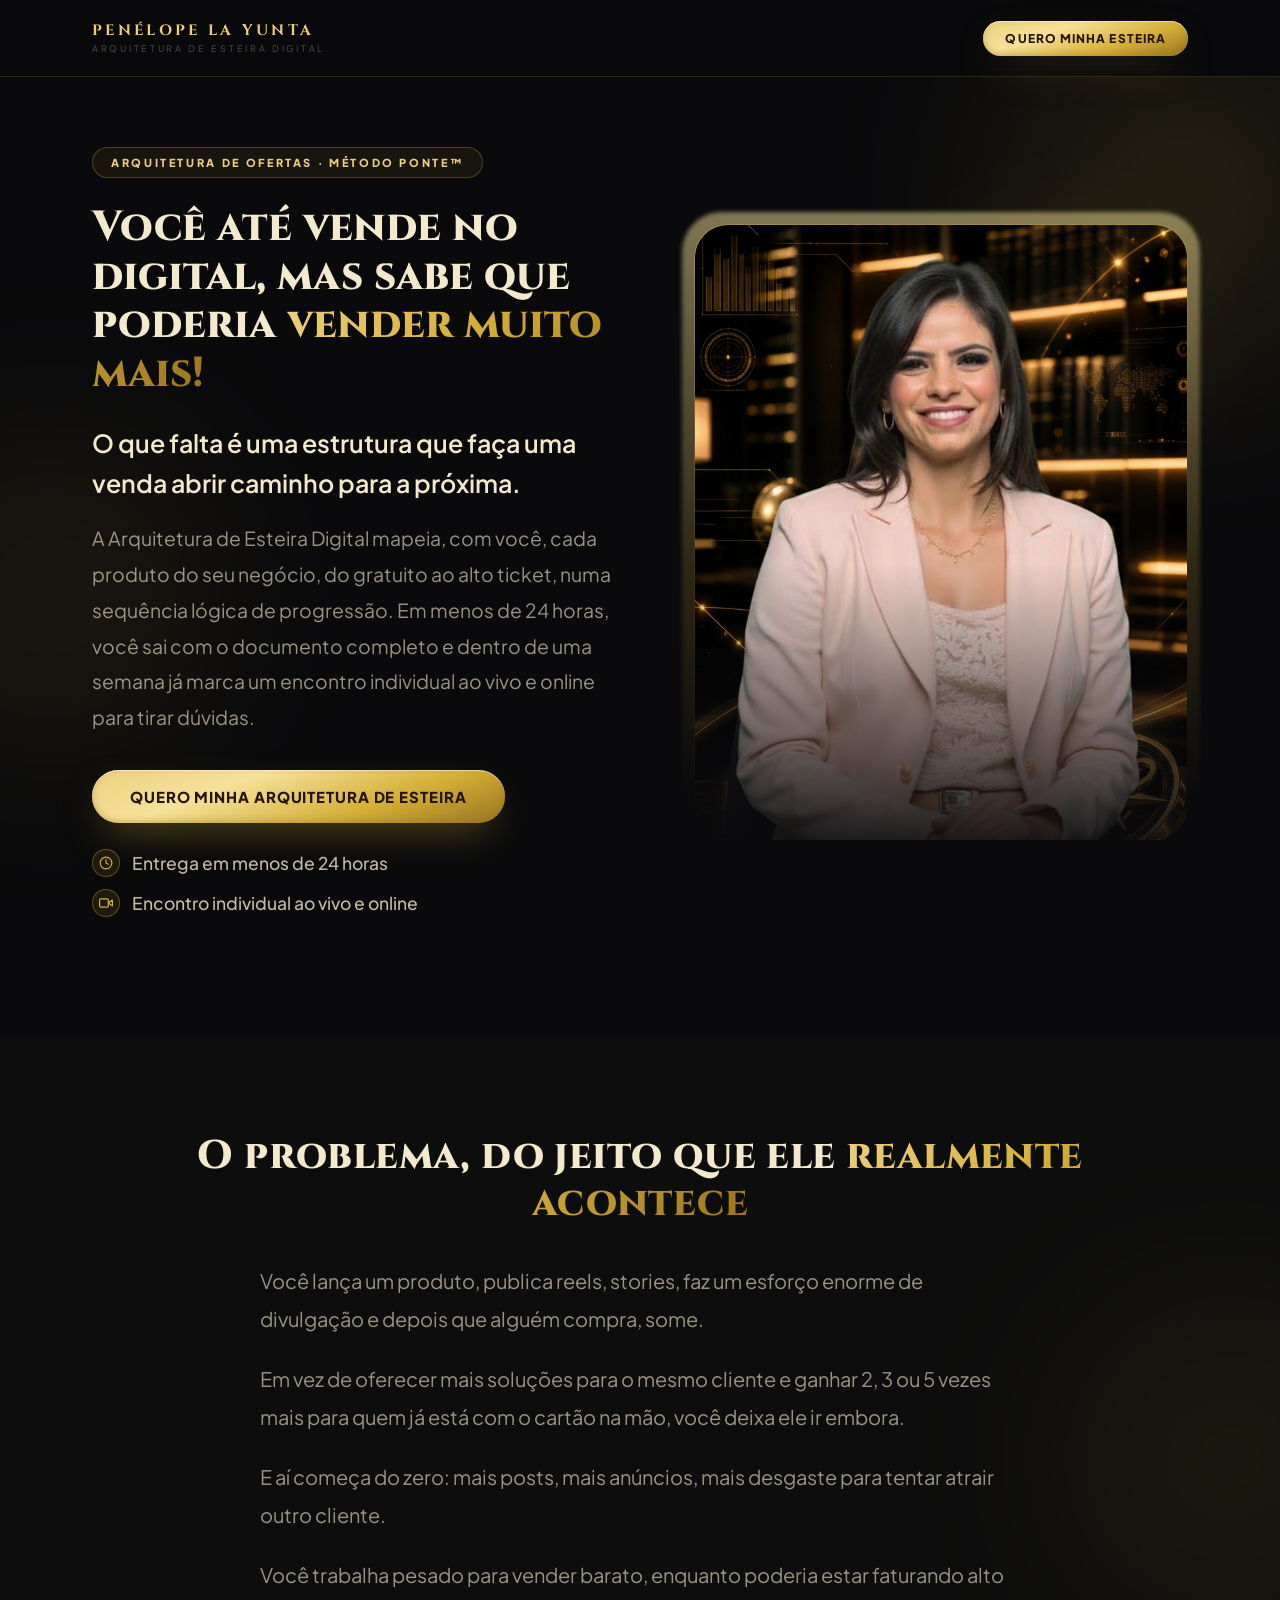
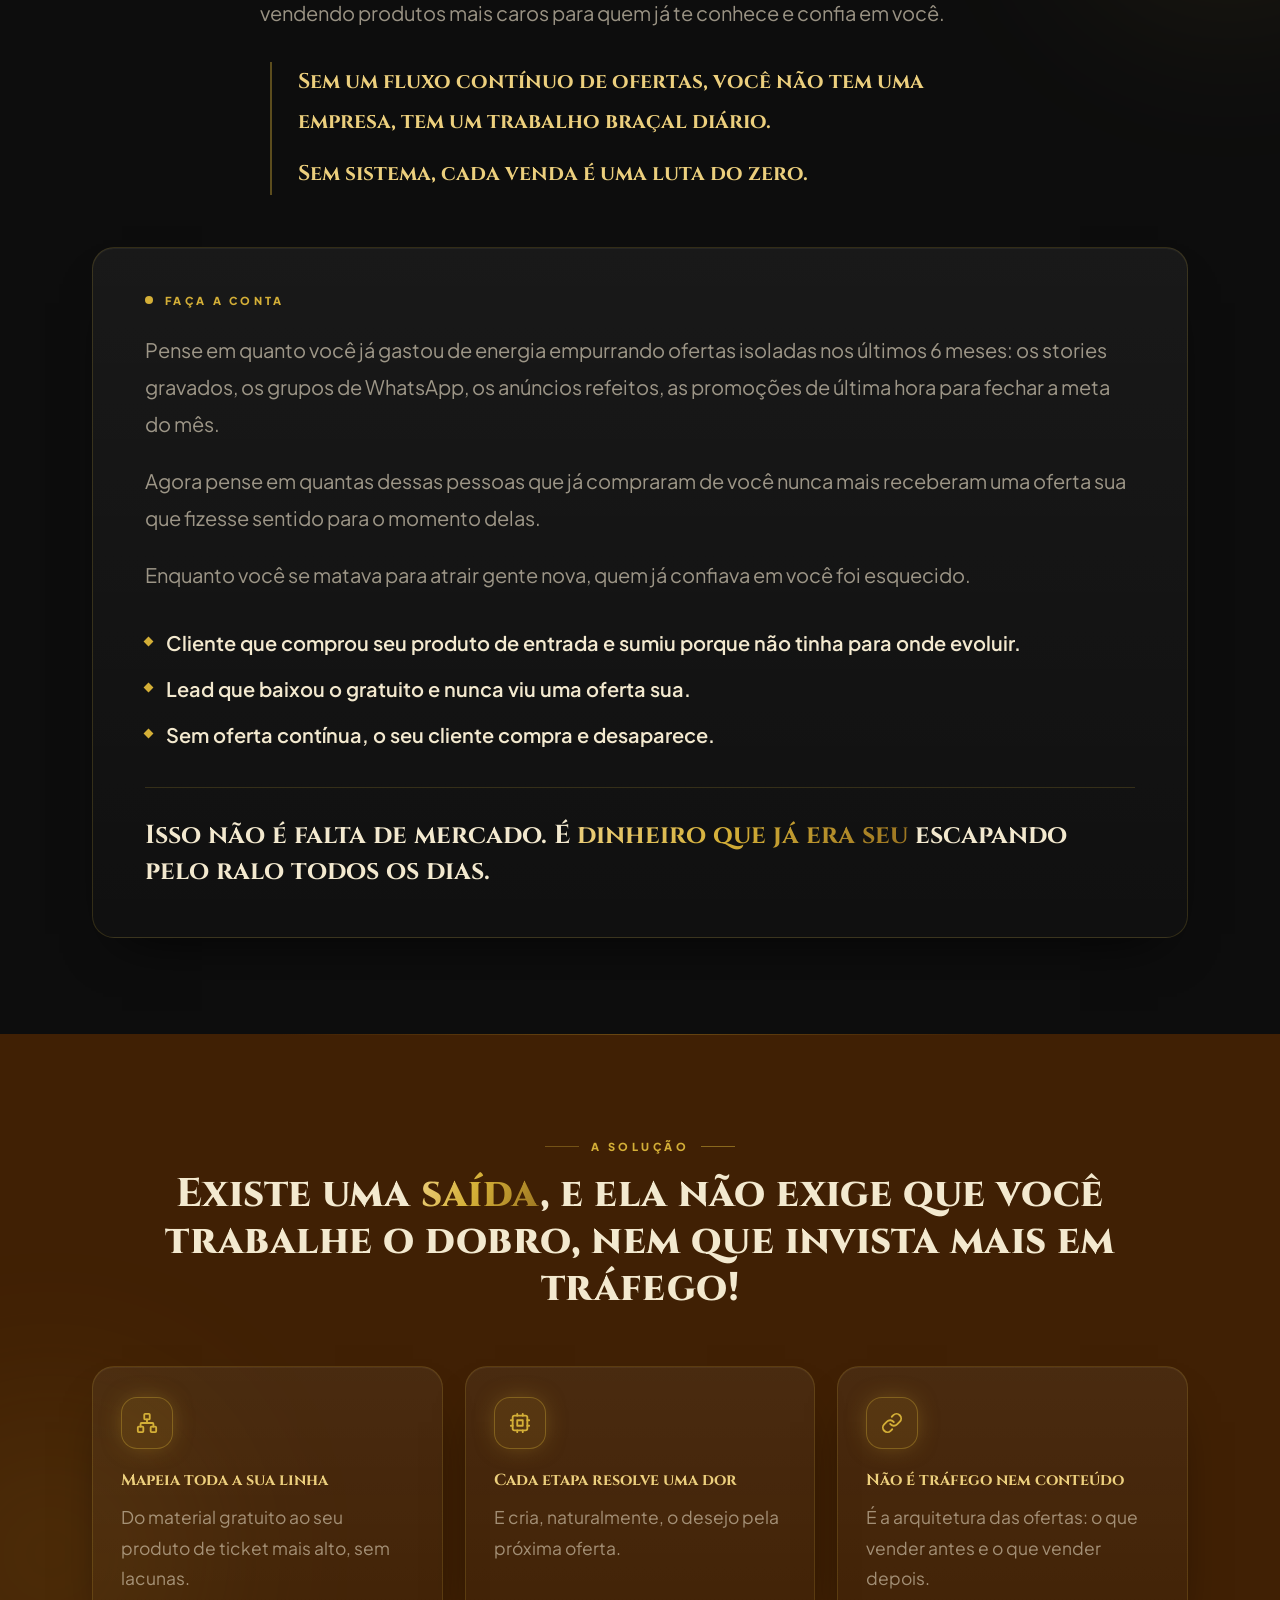
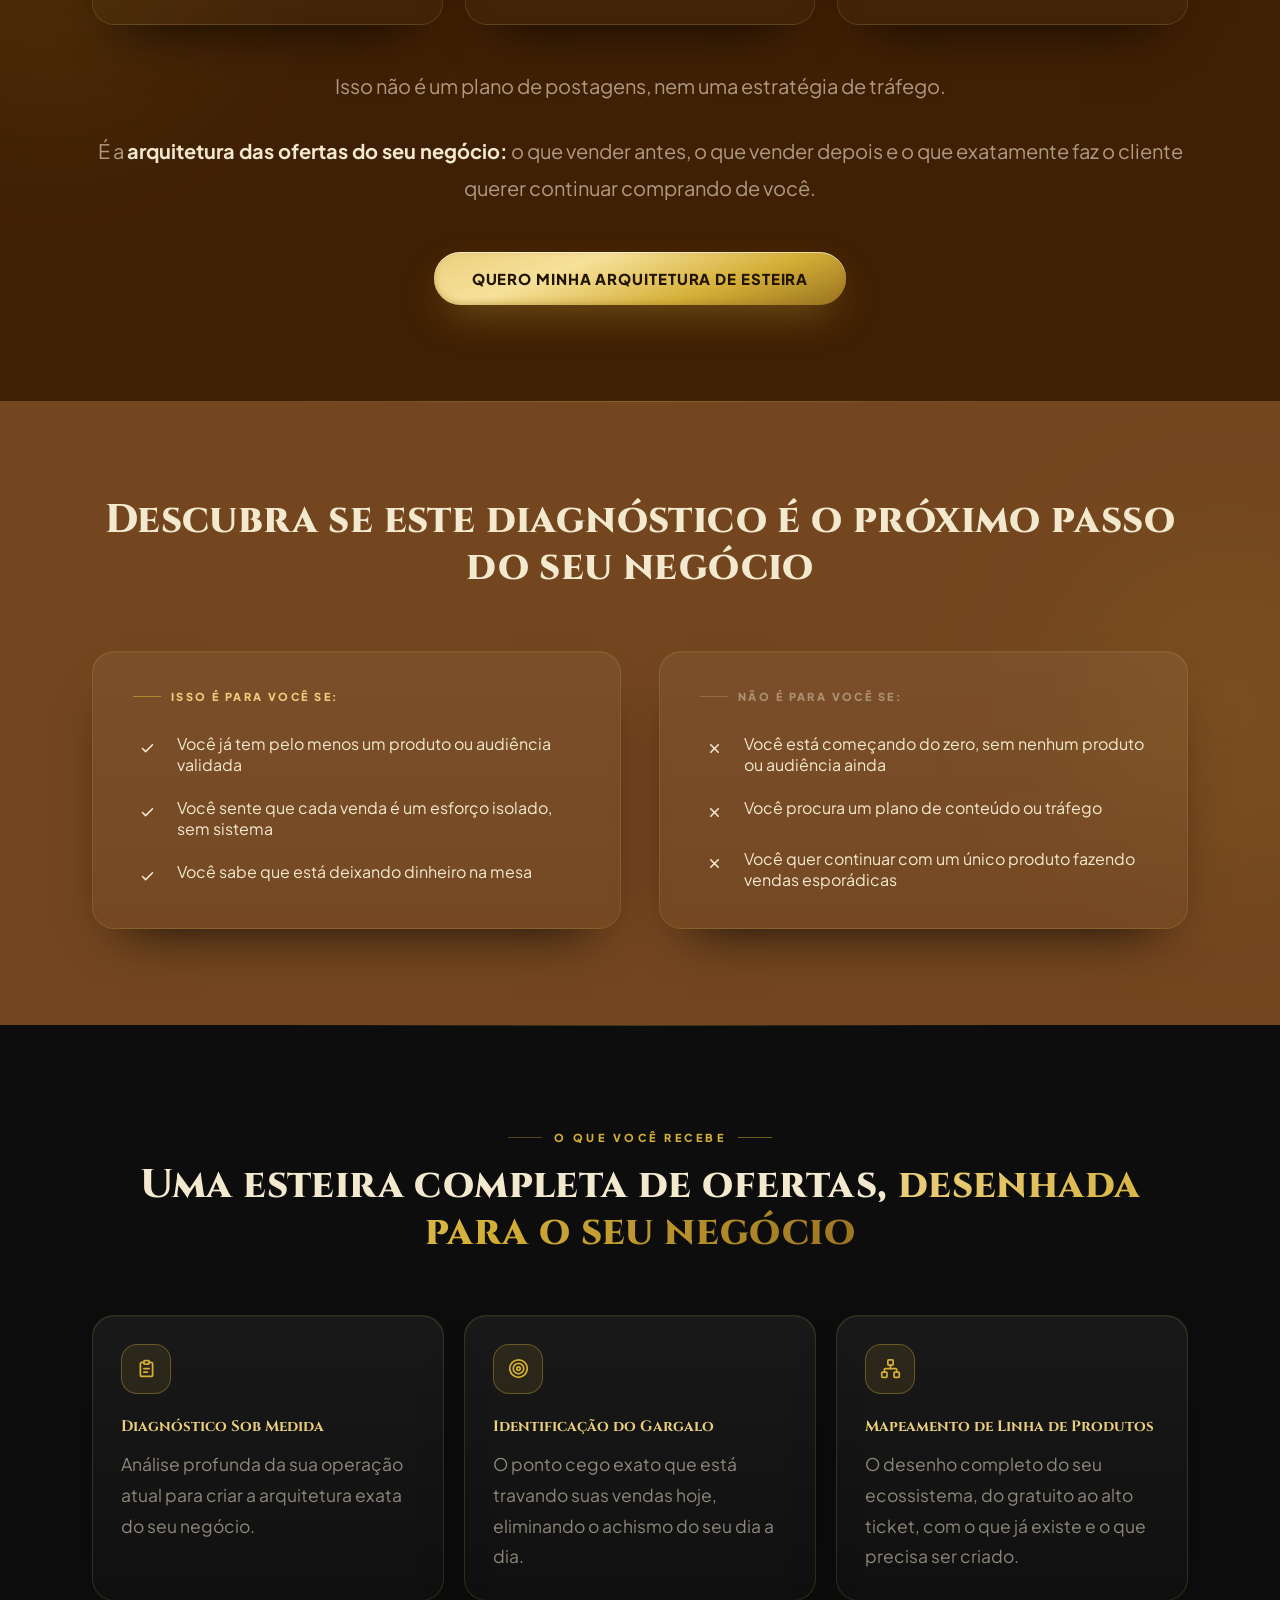
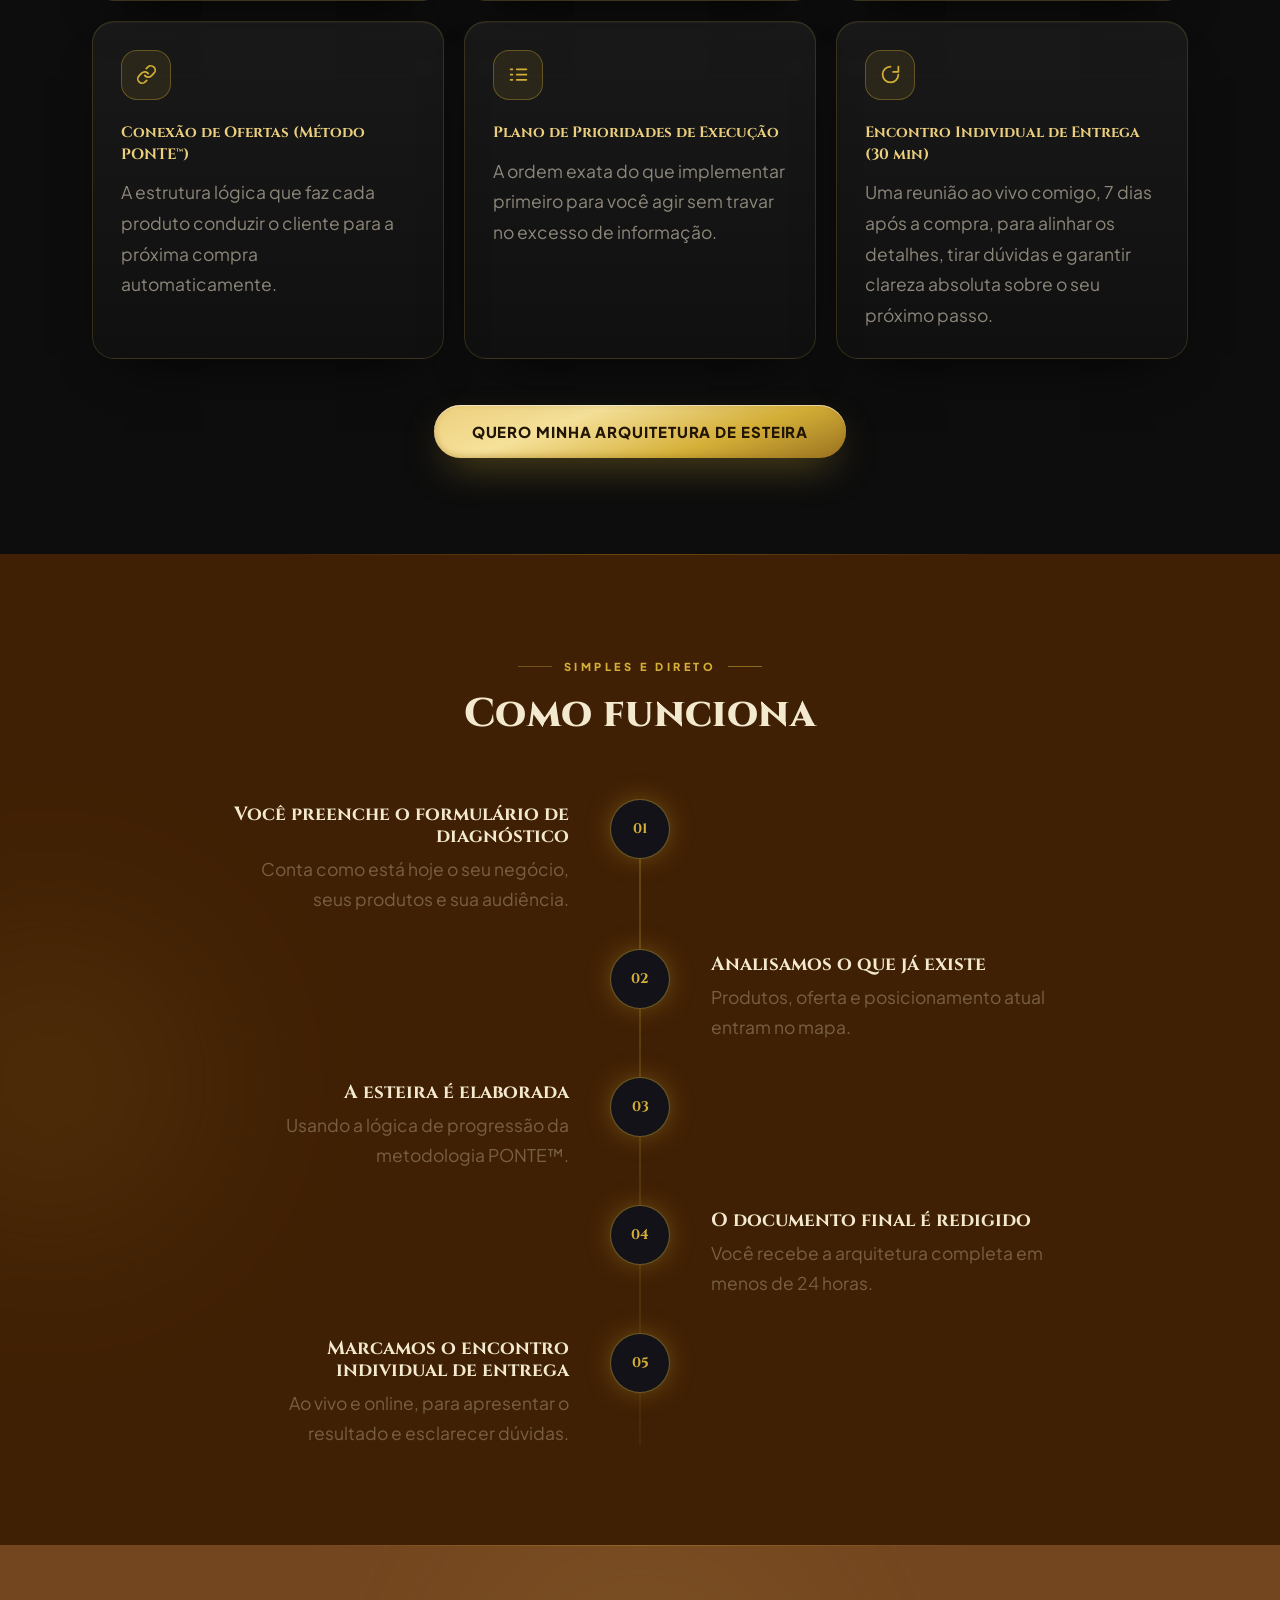
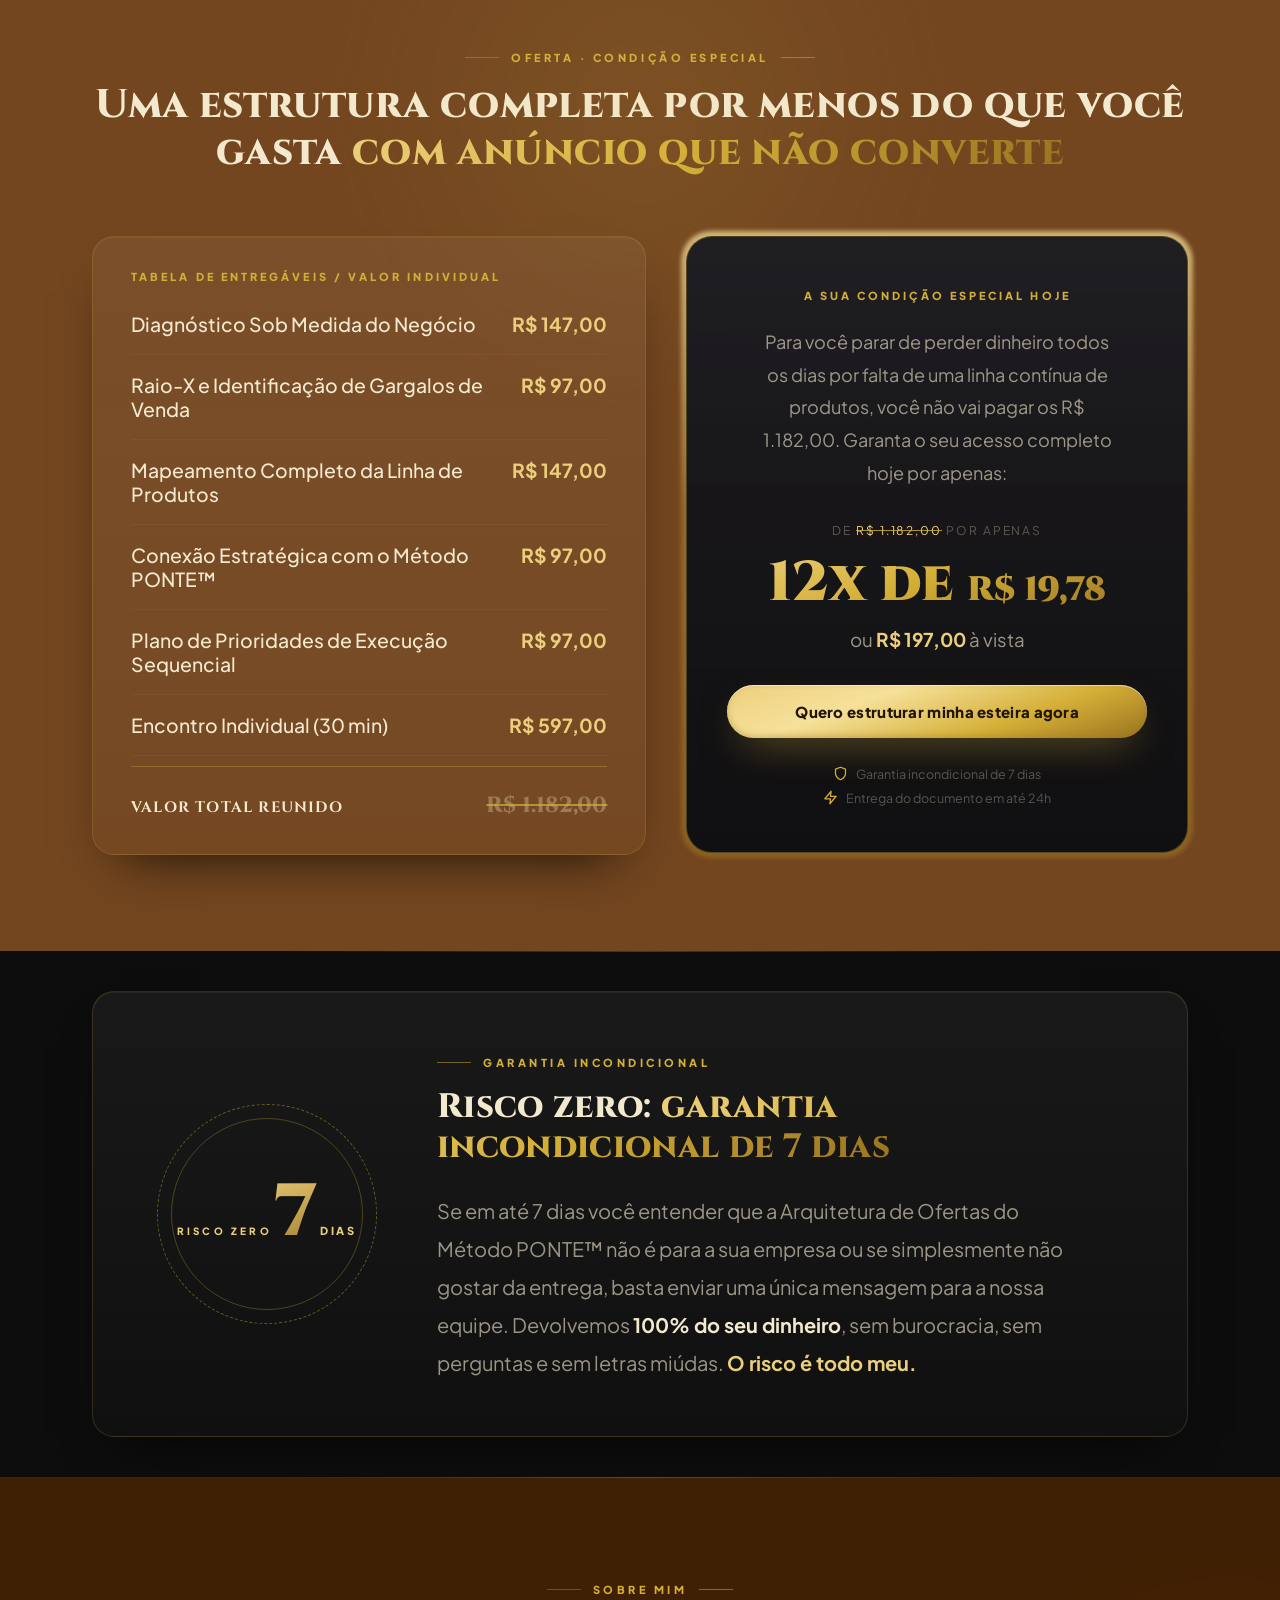
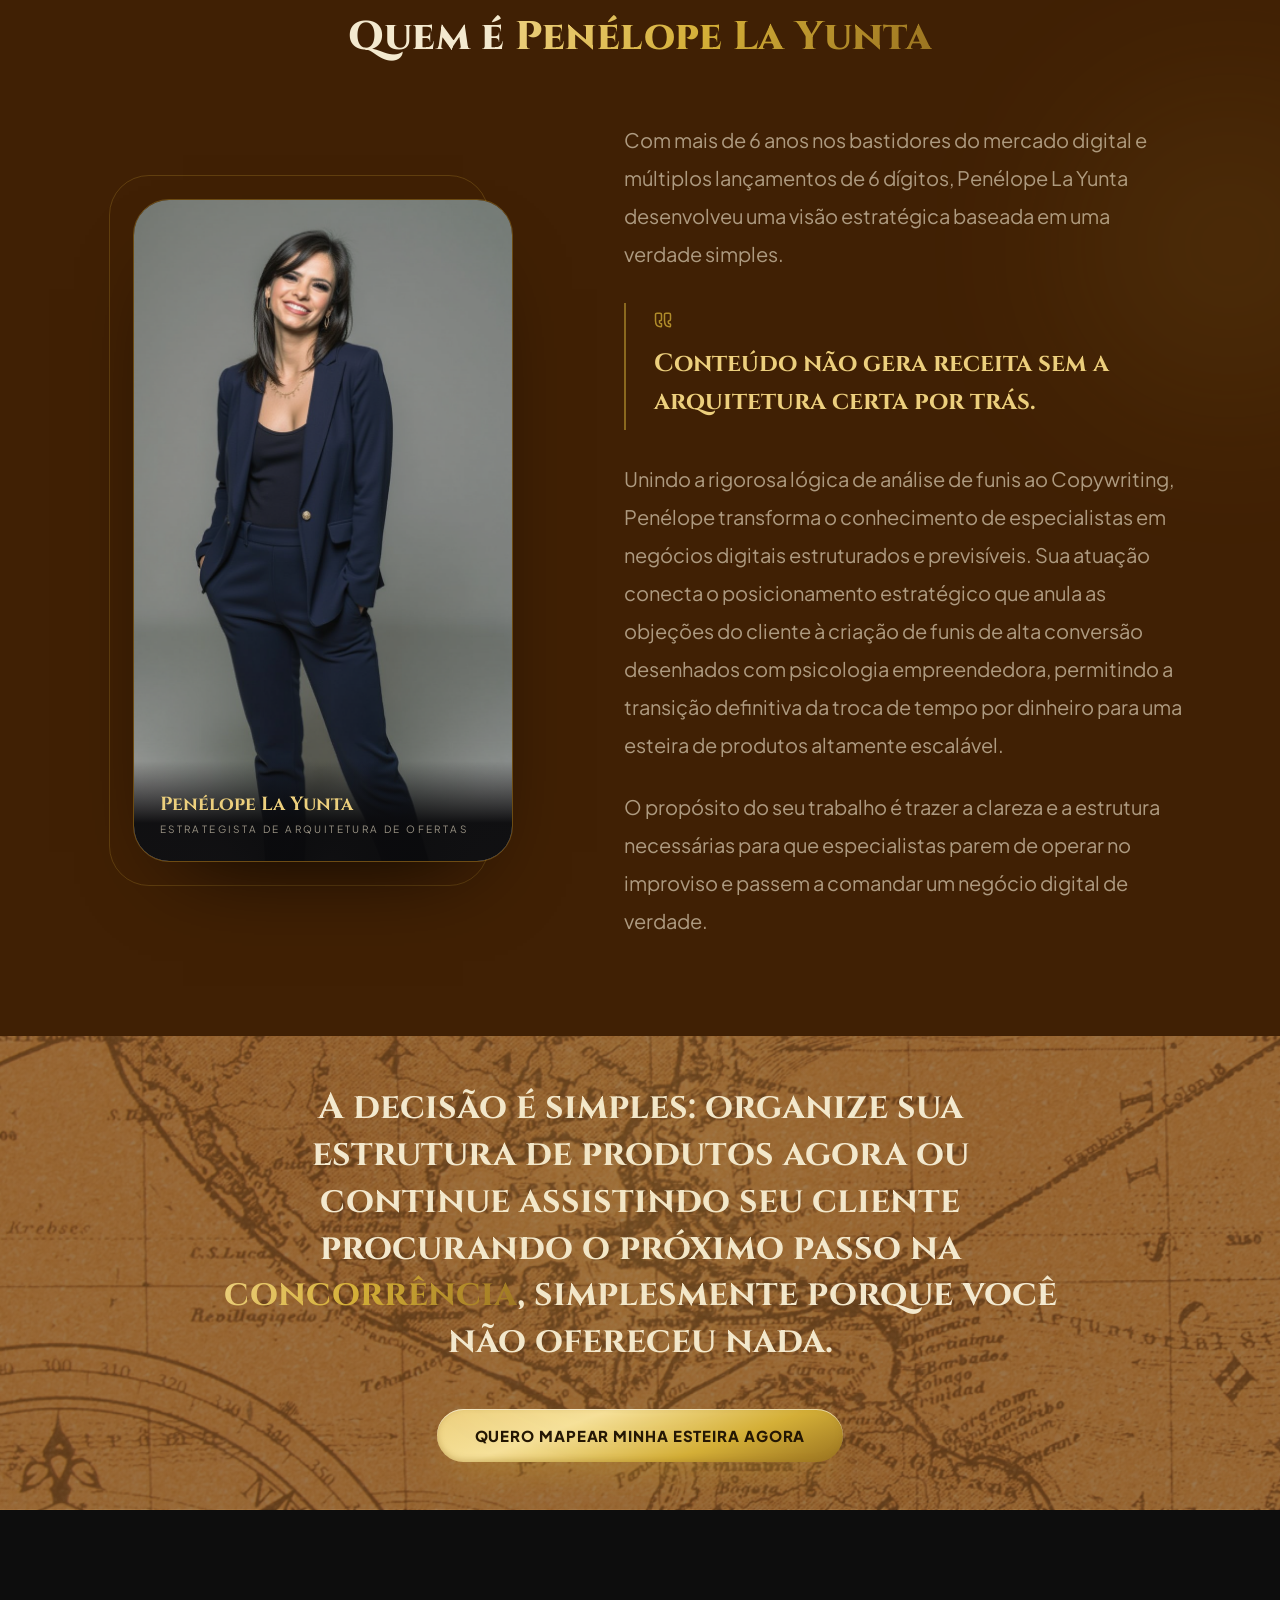
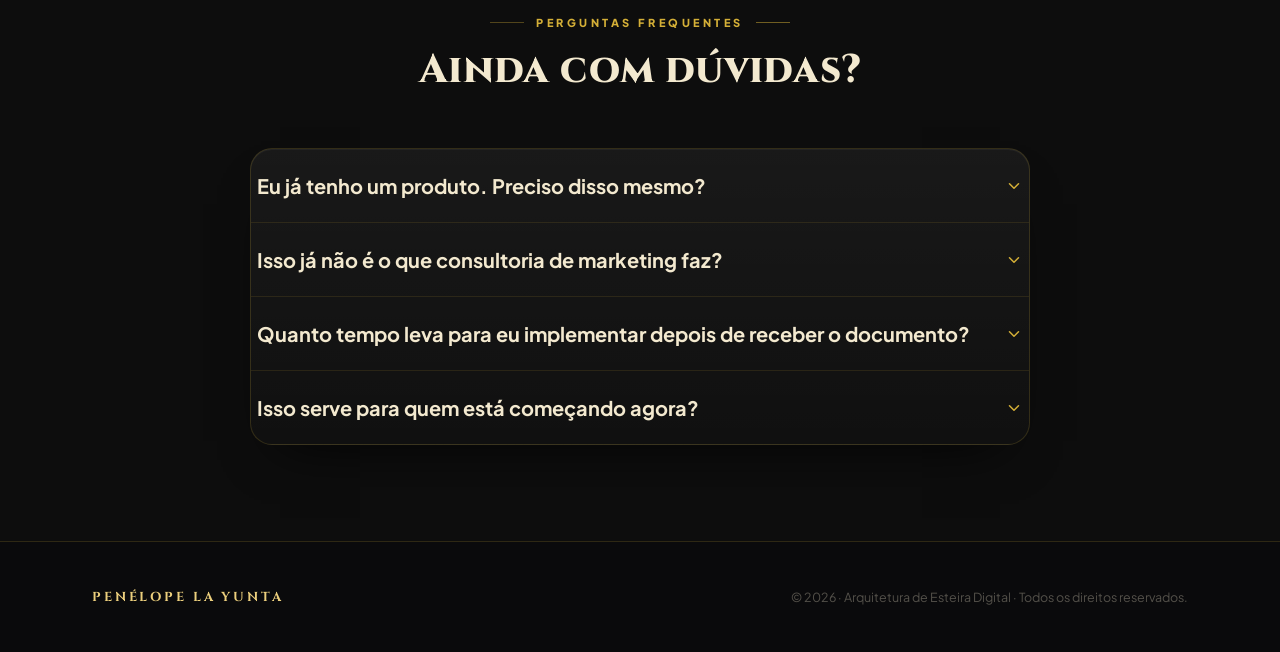
==== commit 6adb5dd2: "Add files via upload" ====
--- a/esteira/index.html
+++ b/esteira/index.html
@@ -11,7 +11,7 @@
   <link
     href="https://fonts.googleapis.com/css2?family=Cinzel:wght@400;500;600;700;800;900&family=Plus+Jakarta+Sans:wght@300;400;500;600;700;800&display=swap"
     rel="stylesheet">
-  <link rel="stylesheet" href="style.css" />
+  <link rel="stylesheet" href="/esteira/style.css" />
 </head>
 <body>
 
@@ -57,7 +57,7 @@
           <div class="glow" style="background: radial-gradient(circle, rgba(212,175,55,.35), transparent 65%); width:320px;height:320px;top:-40px;right:-30px;filter:blur(60px);"></div>
           <div class="ring"></div>
           <div class="frame">
-            <img src="images/hero-penelope.jpg" alt="Penélope La Yunta sorridente, representando a arquitetura de ofertas digitais" />
+            <img src="/esteira/images/hero-penelope.jpg" alt="Penélope La Yunta sorridente, representando a arquitetura de ofertas digitais" />
           </div>
           <div class="shade"></div>
         </div>
@@ -317,7 +317,7 @@
           <div class="portrait">
             <span class="backline"></span>
             <div class="card">
-              <img src="images/penelope-perfil.png" alt="Retrato de Penélope La Yunta, estrategista de arquitetura de ofertas digitais" />
+              <img src="/esteira/images/penelope-perfil.png" alt="Retrato de Penélope La Yunta, estrategista de arquitetura de ofertas digitais" />
               <div class="caption">
                 <strong>Penélope La Yunta</strong>
                 <small>Estrategista de Arquitetura de Ofertas</small>
--- a/esteira/style.css
+++ b/esteira/style.css
@@ -97,7 +97,7 @@
 main > section:nth-of-type(8) { background: #0d0d0d; }
 main > section:nth-of-type(9) { background: #402004; }
 main > section:nth-of-type(10) {
-  background-image: linear-gradient(rgba(115, 70, 31, 0.72), rgba(115, 70, 31, 0.72)), url("images/mapa-decisao.png");
+  background-image: linear-gradient(rgba(115, 70, 31, 0.72), rgba(115, 70, 31, 0.72)), url("/esteira/images/mapa-decisao.png");
   background-size: cover;
   background-position: center;
   background-repeat: no-repeat;
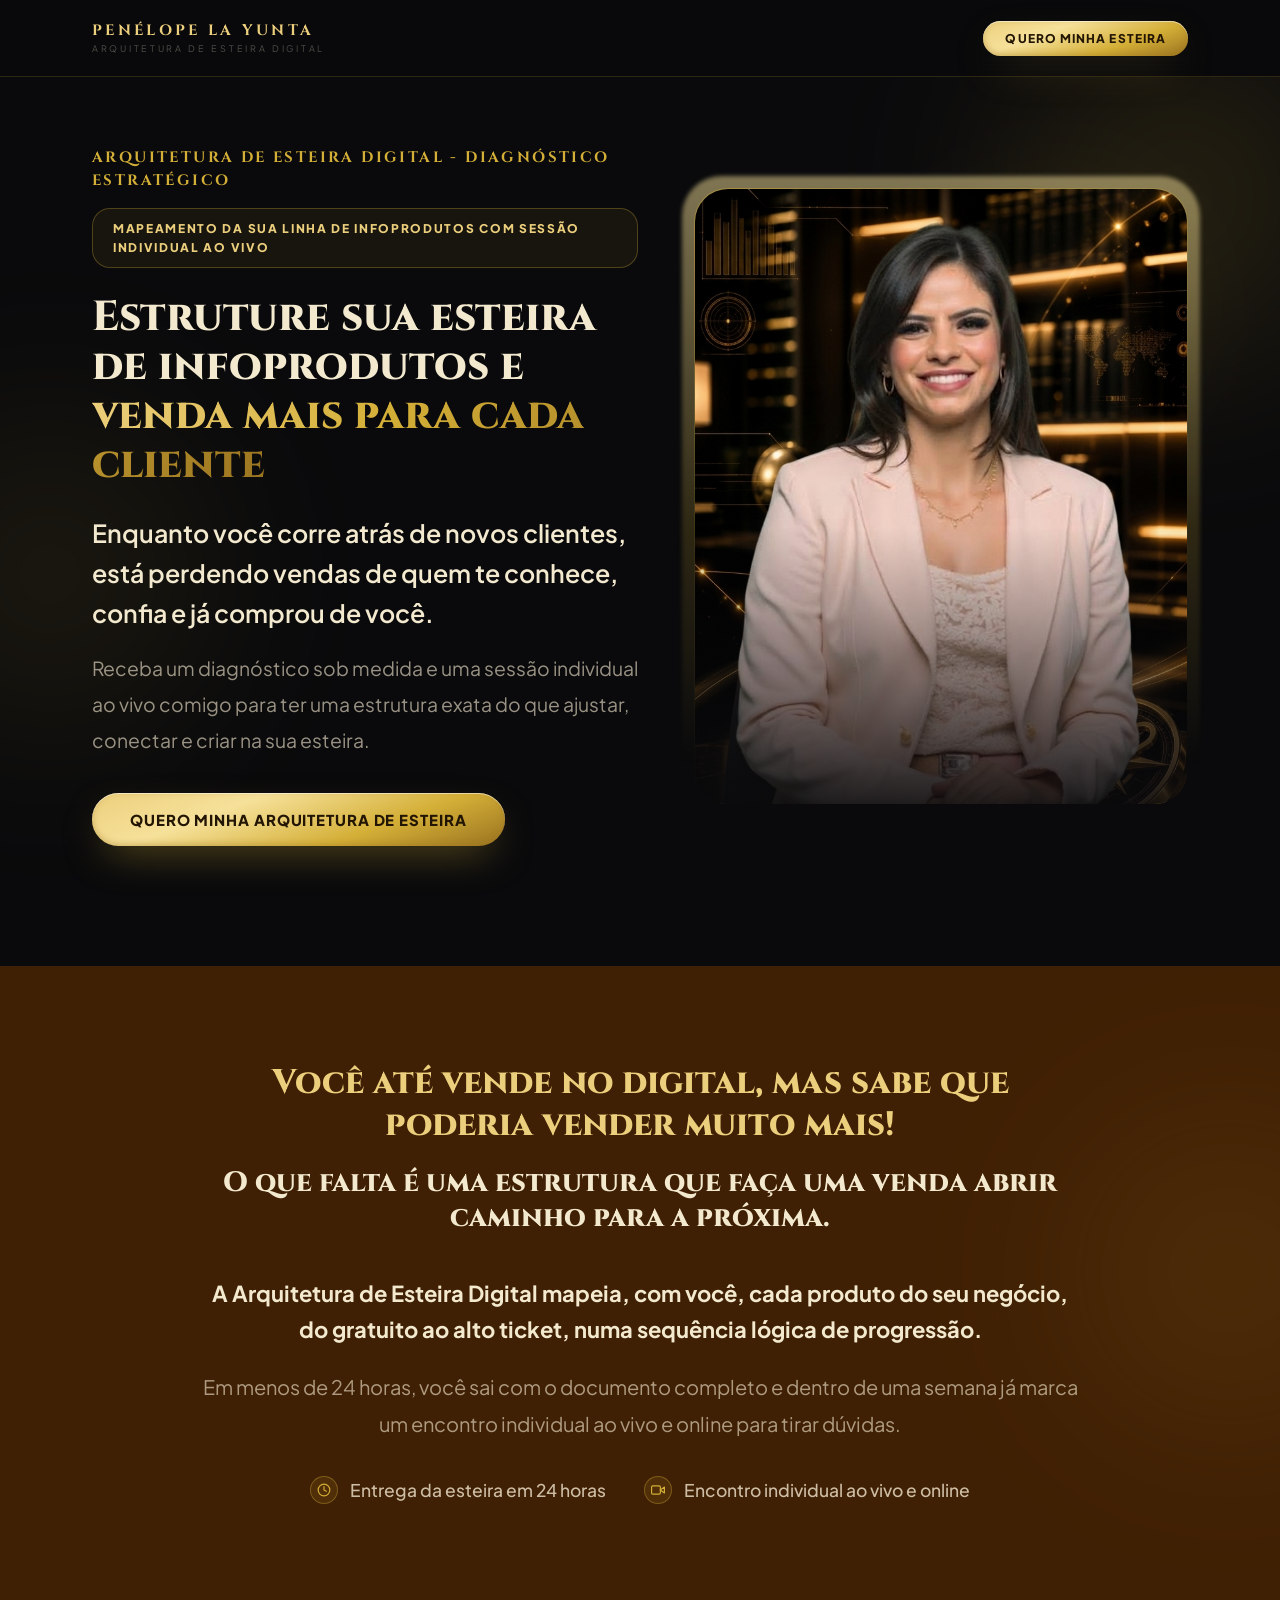
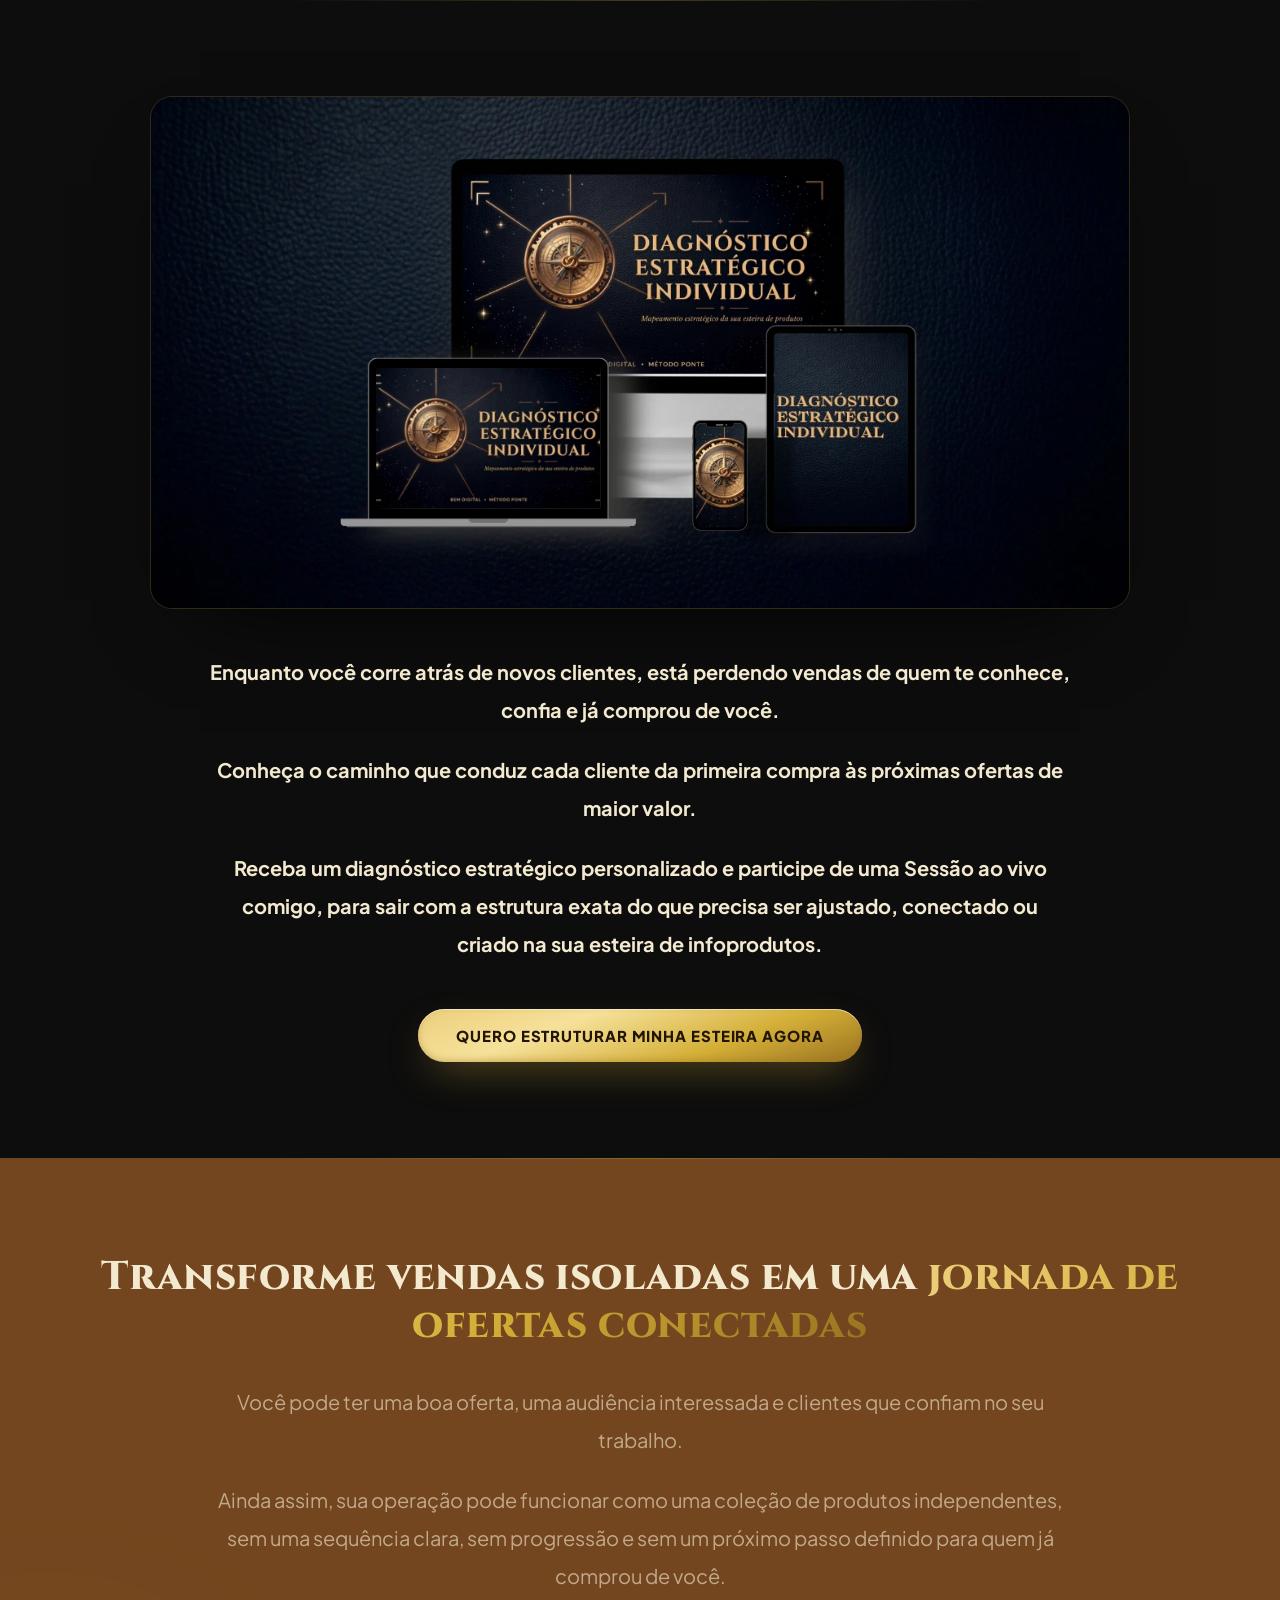
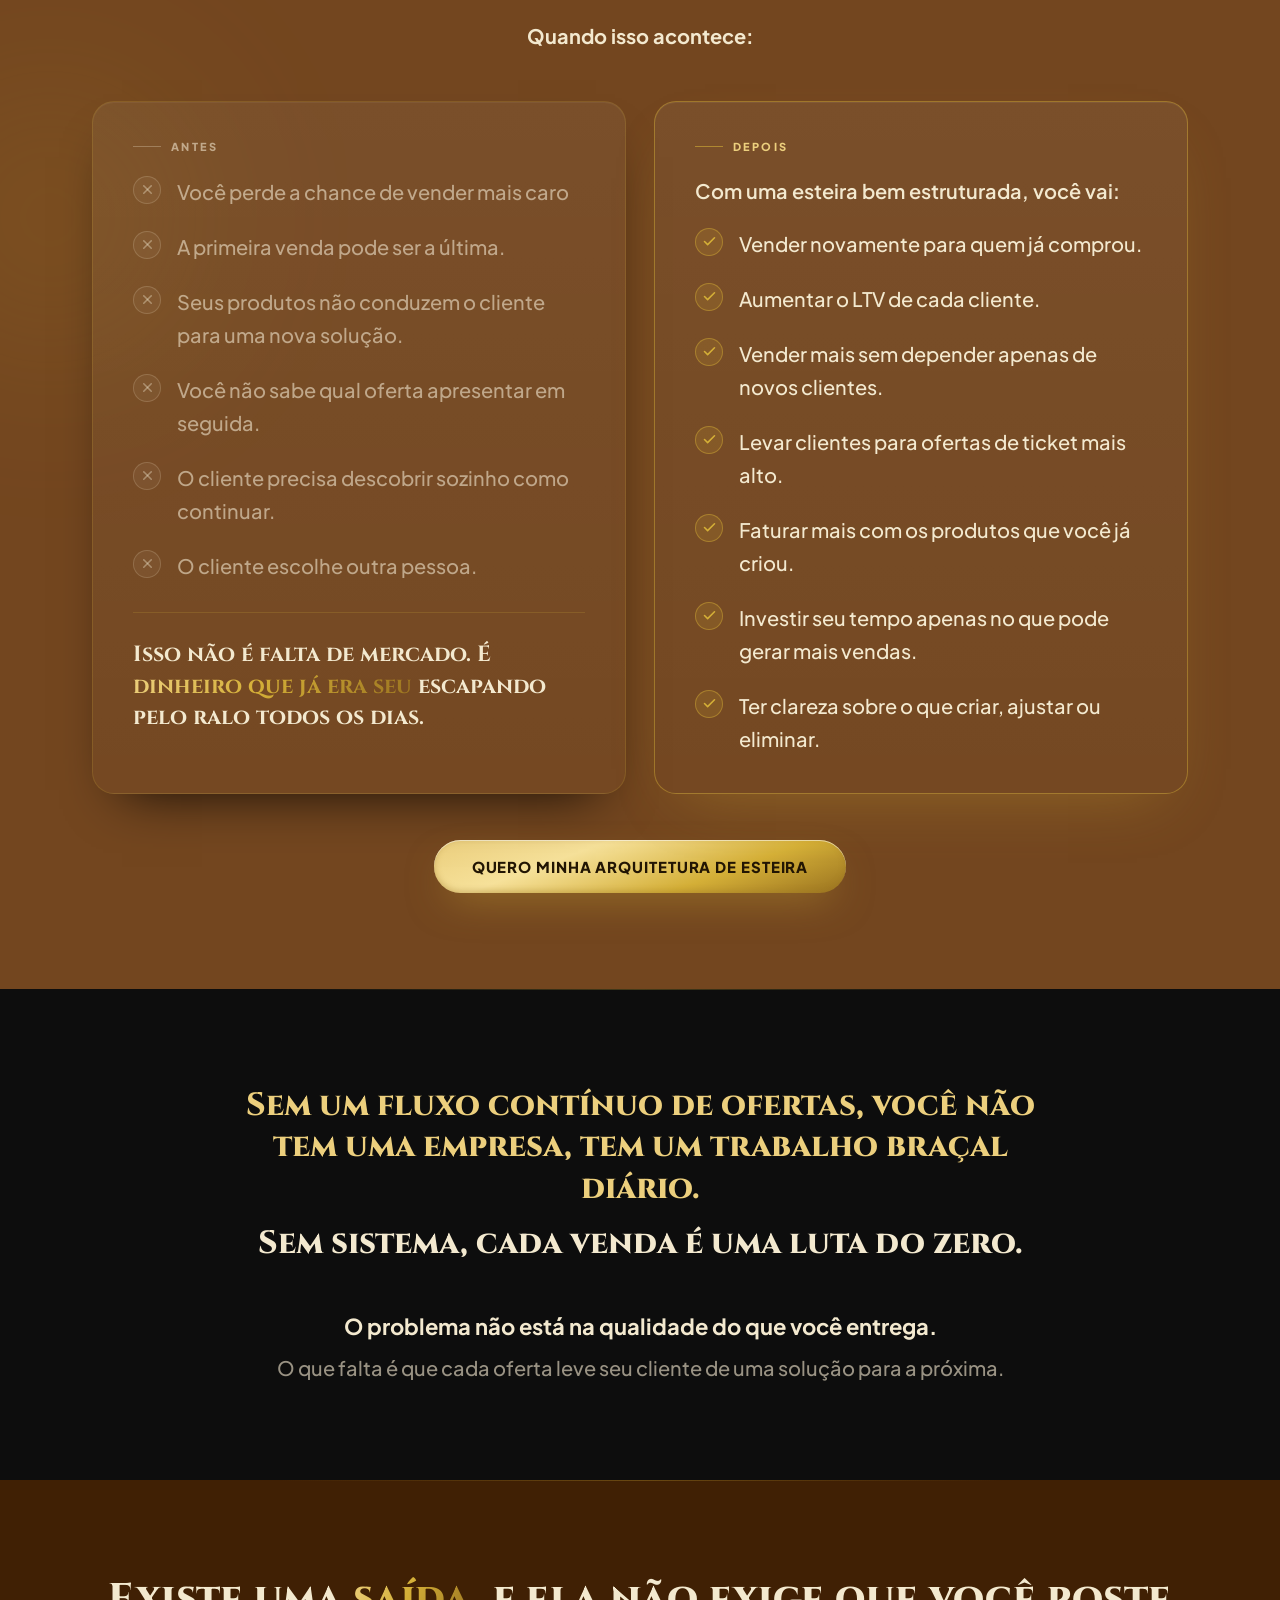
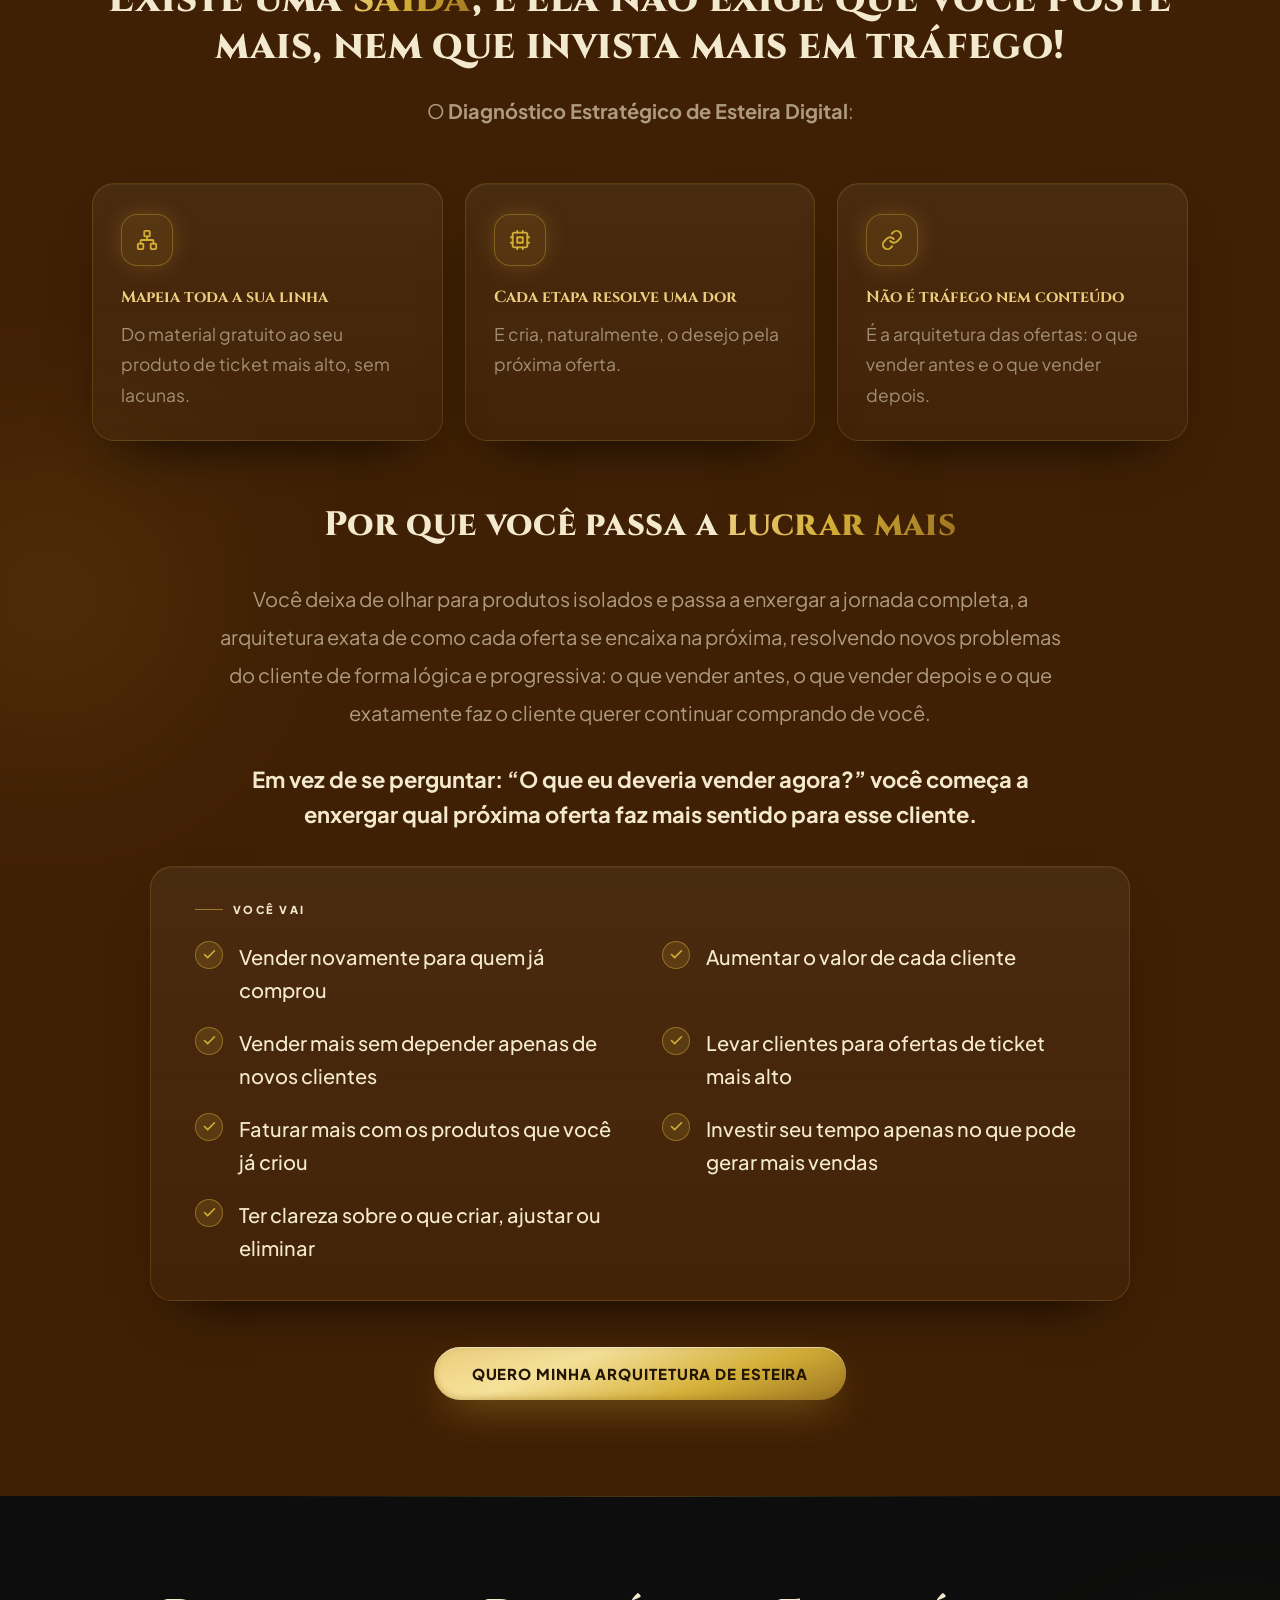
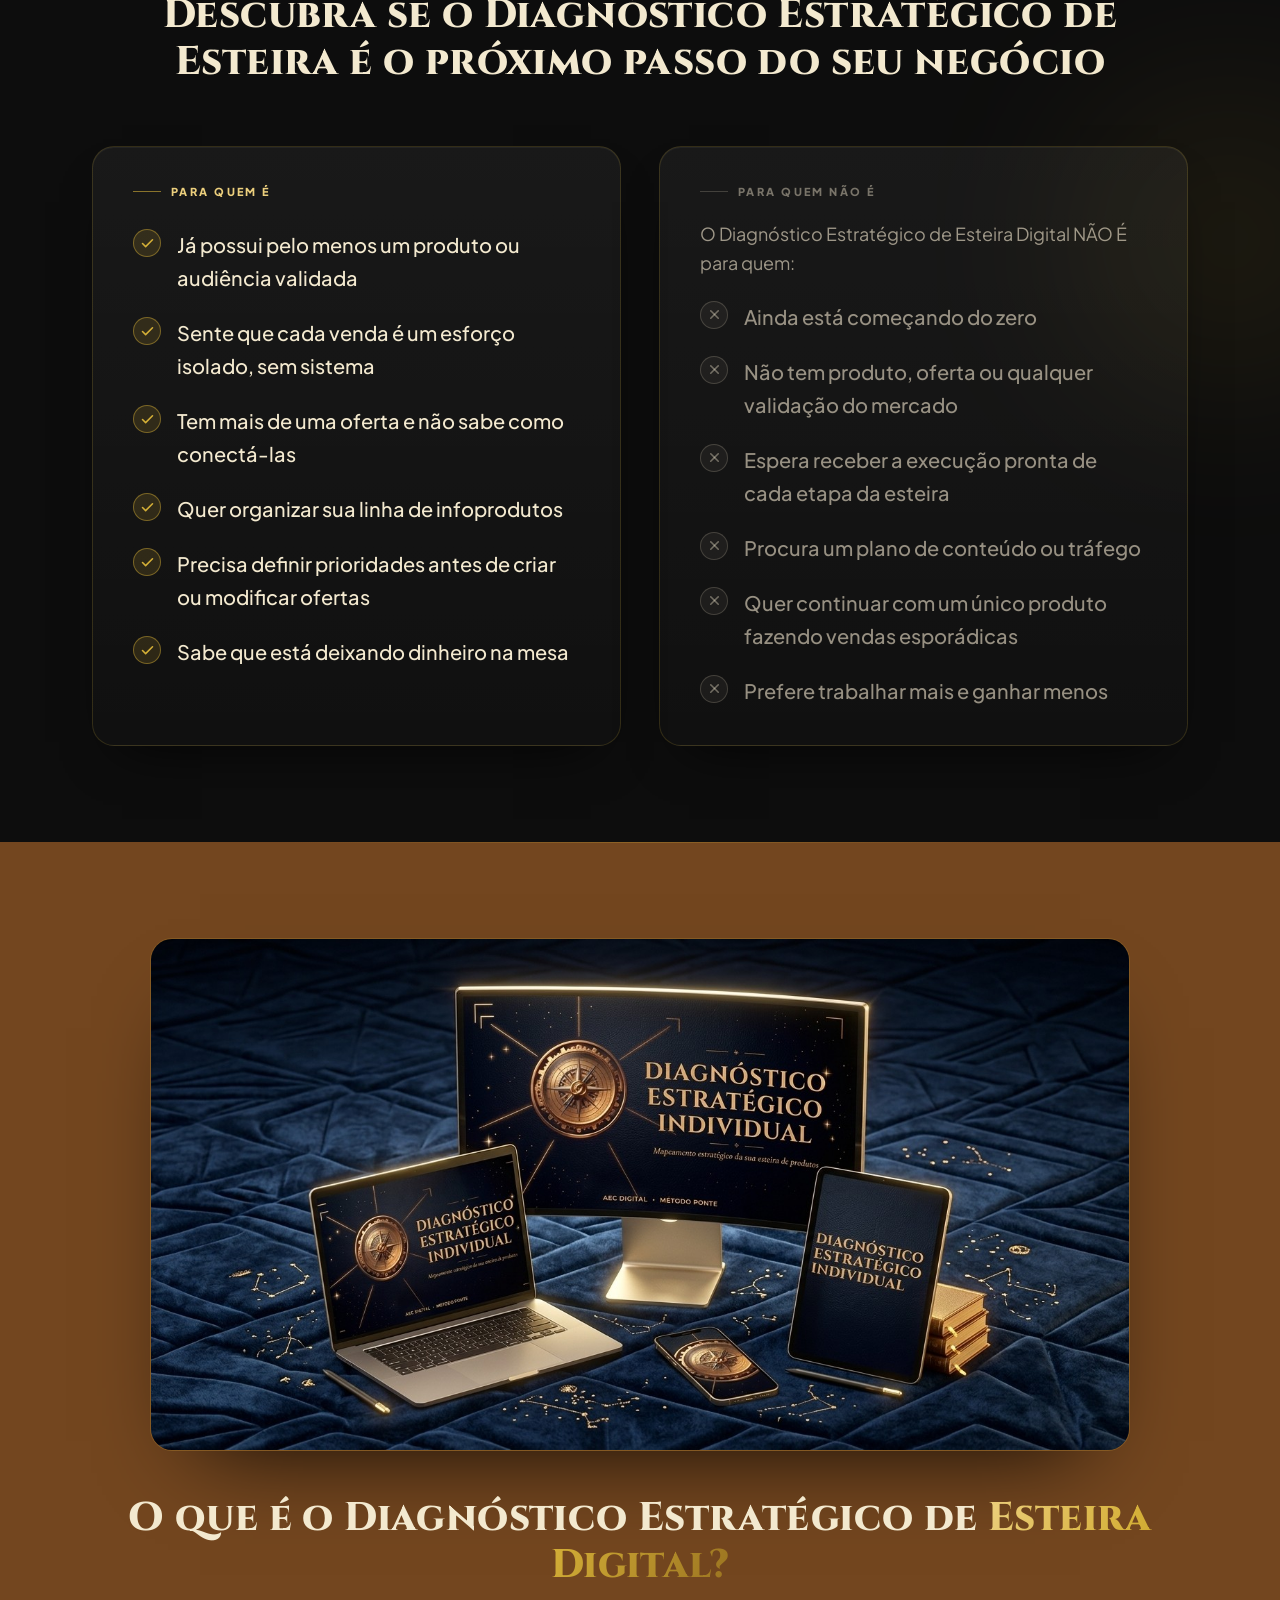
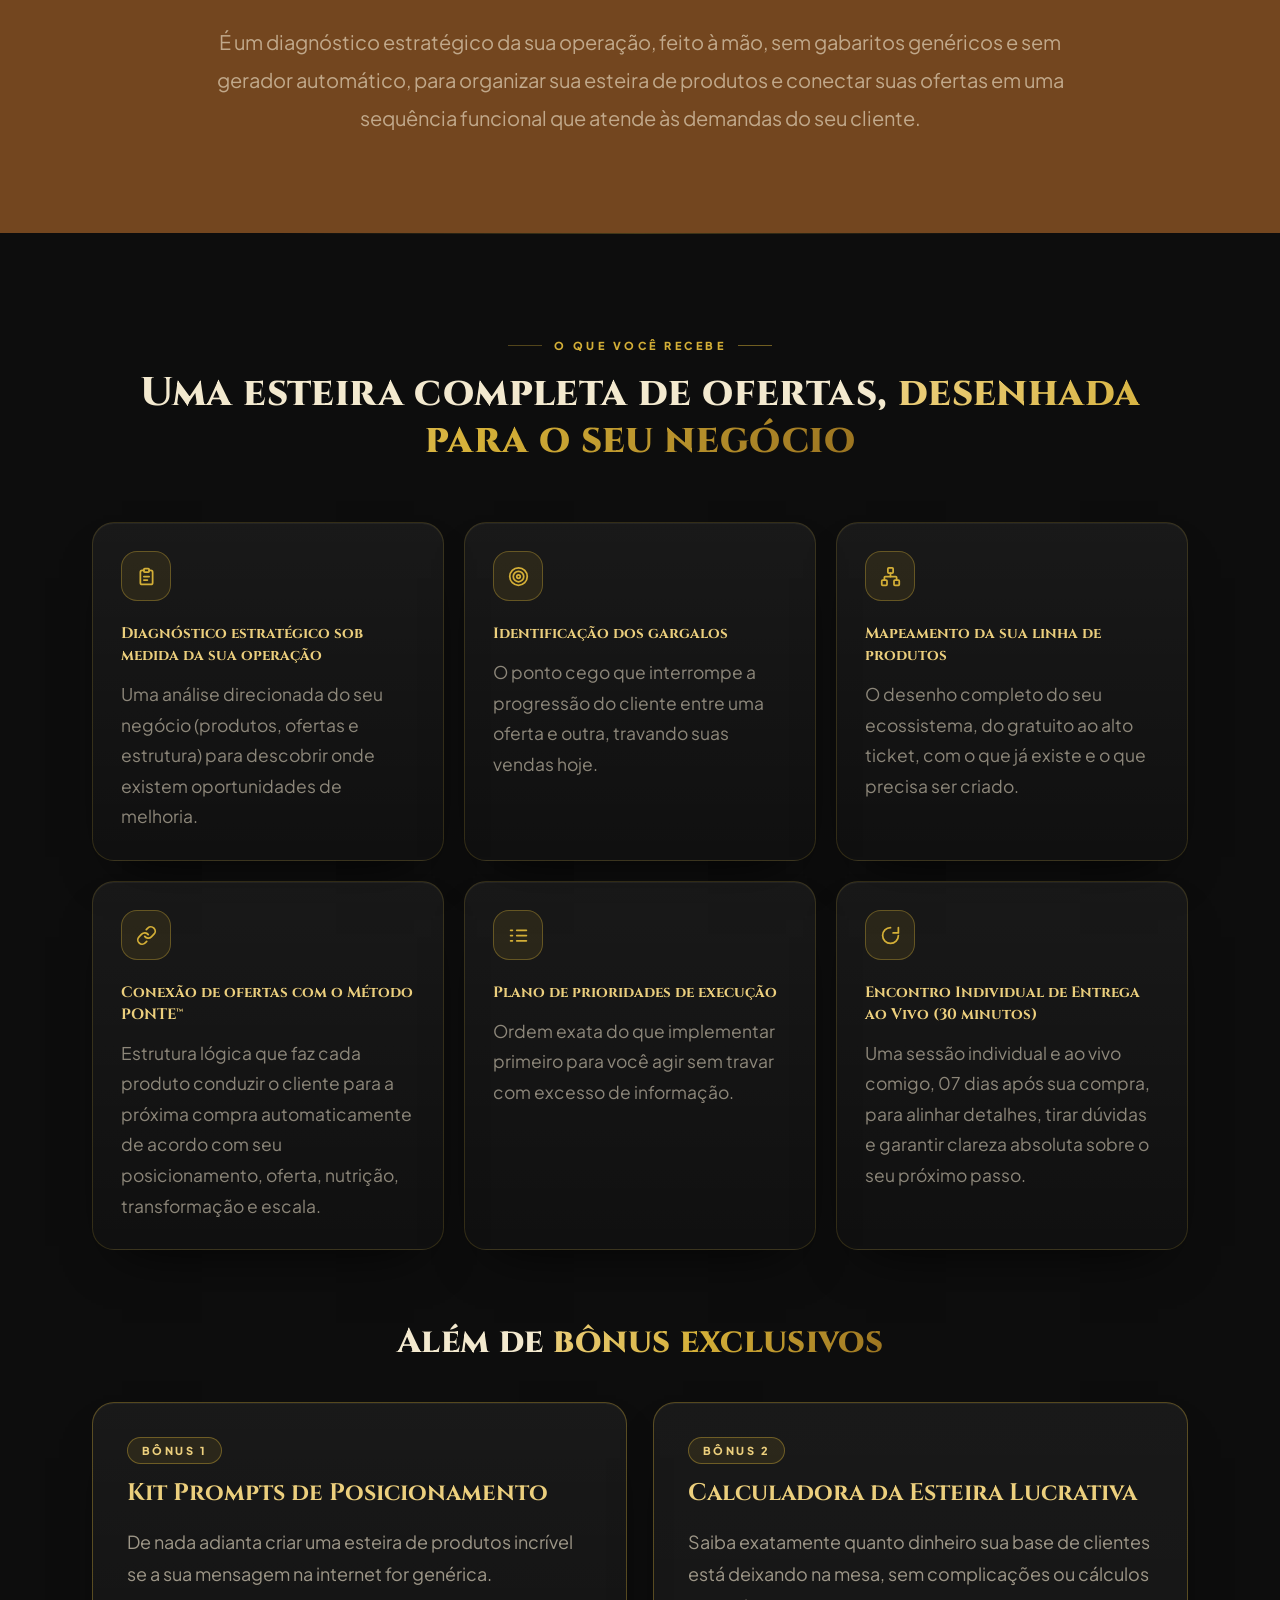
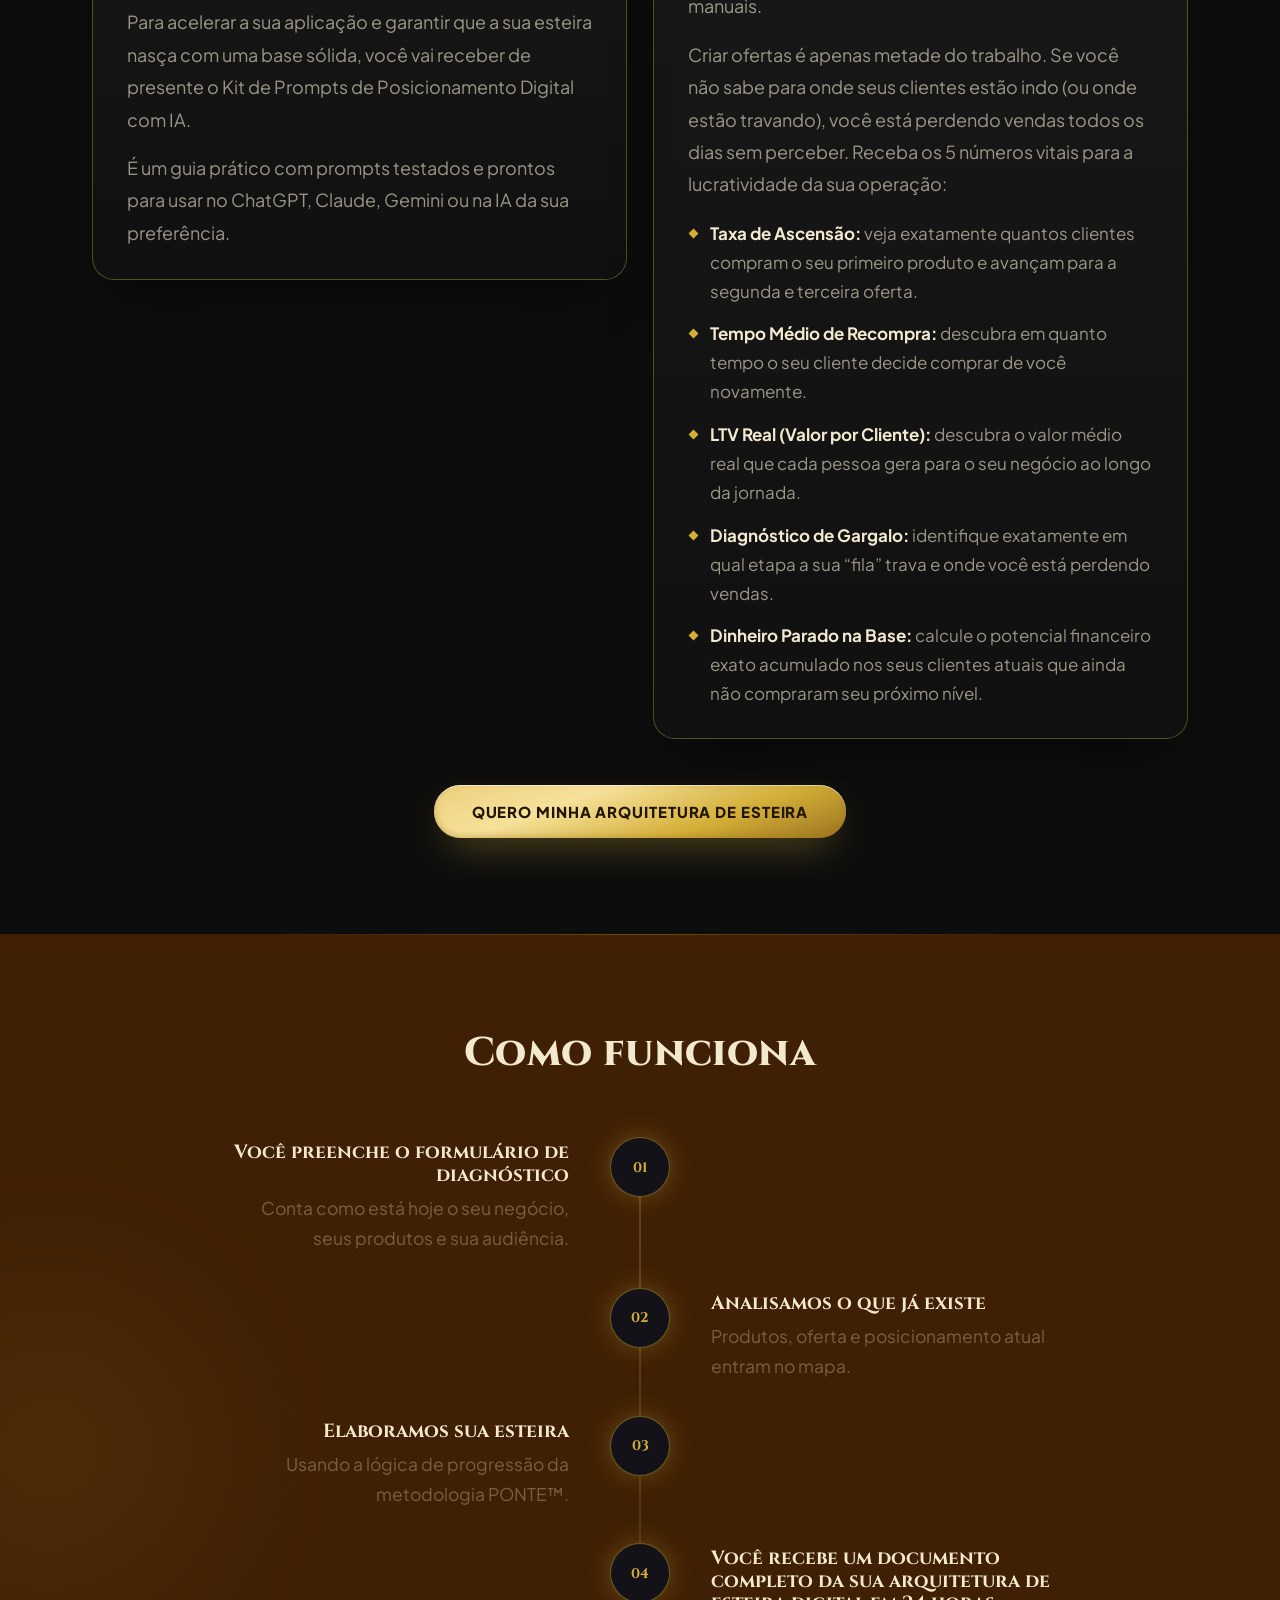
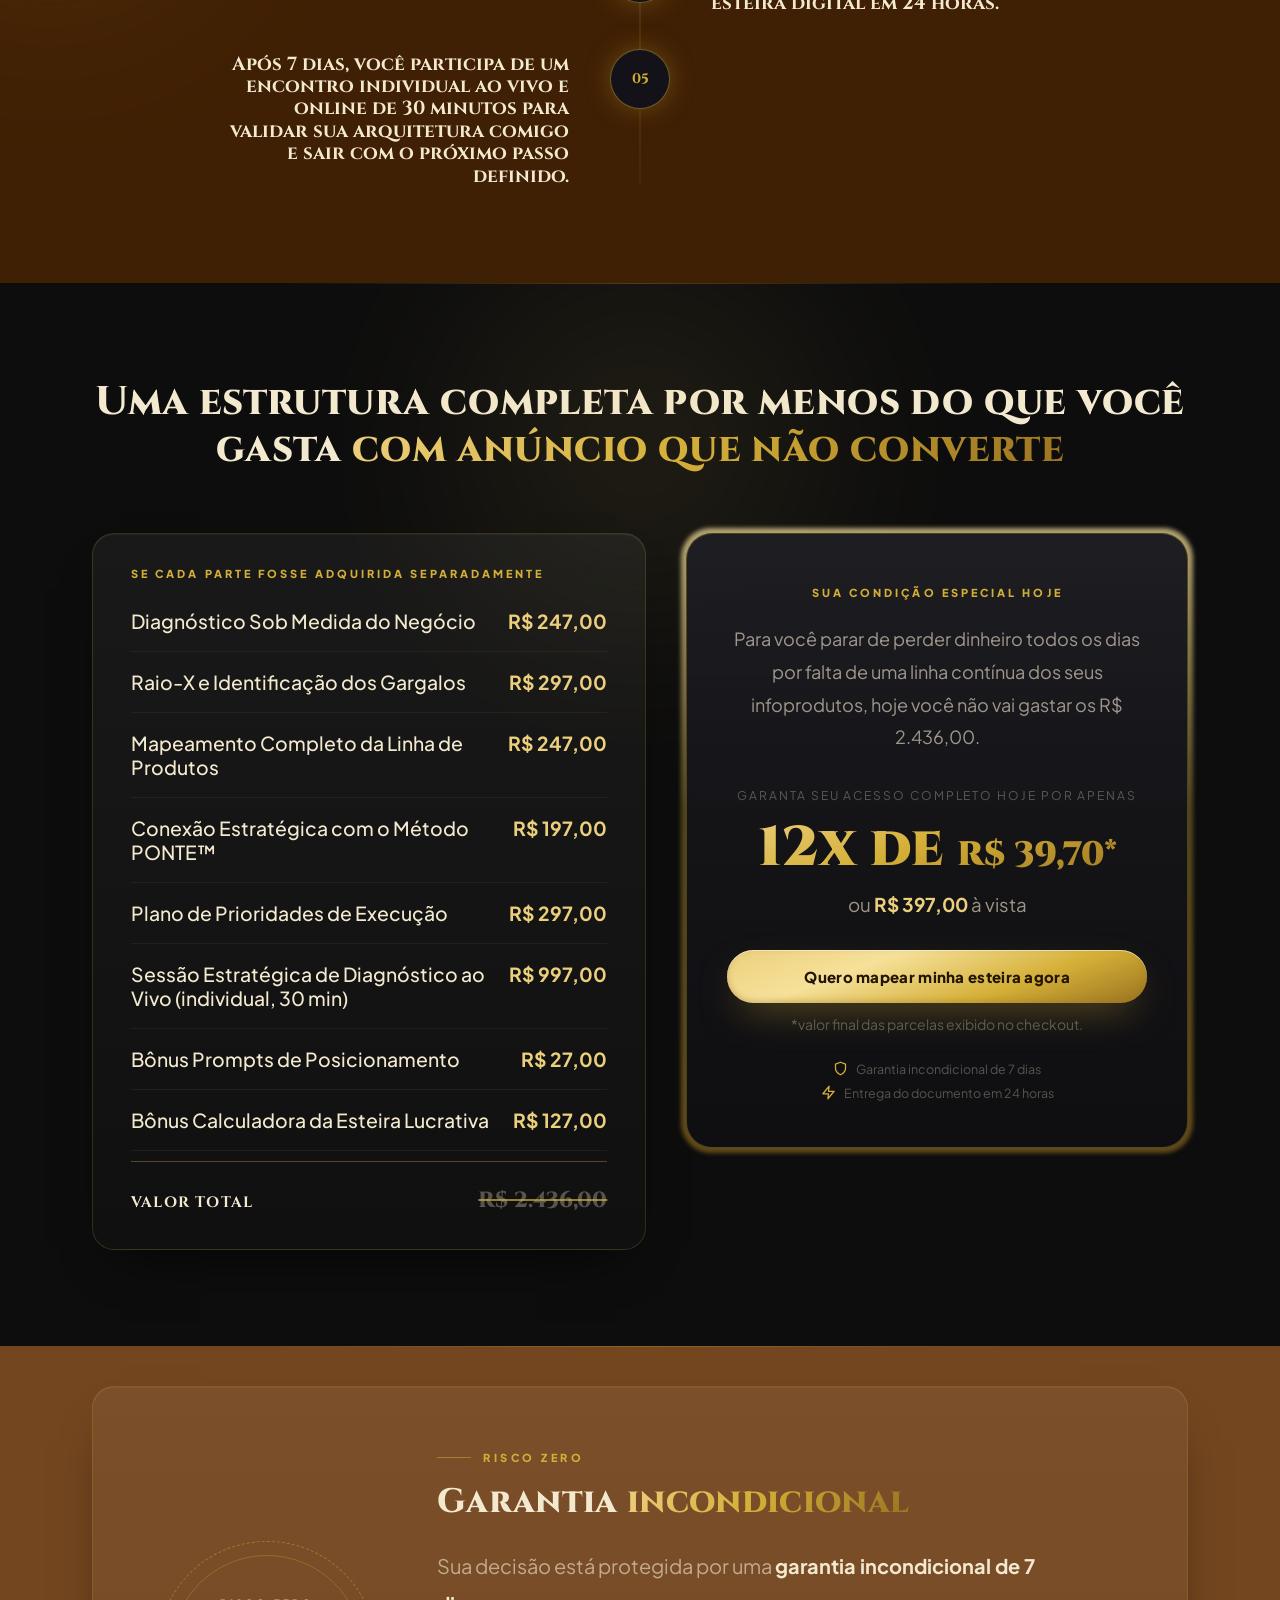
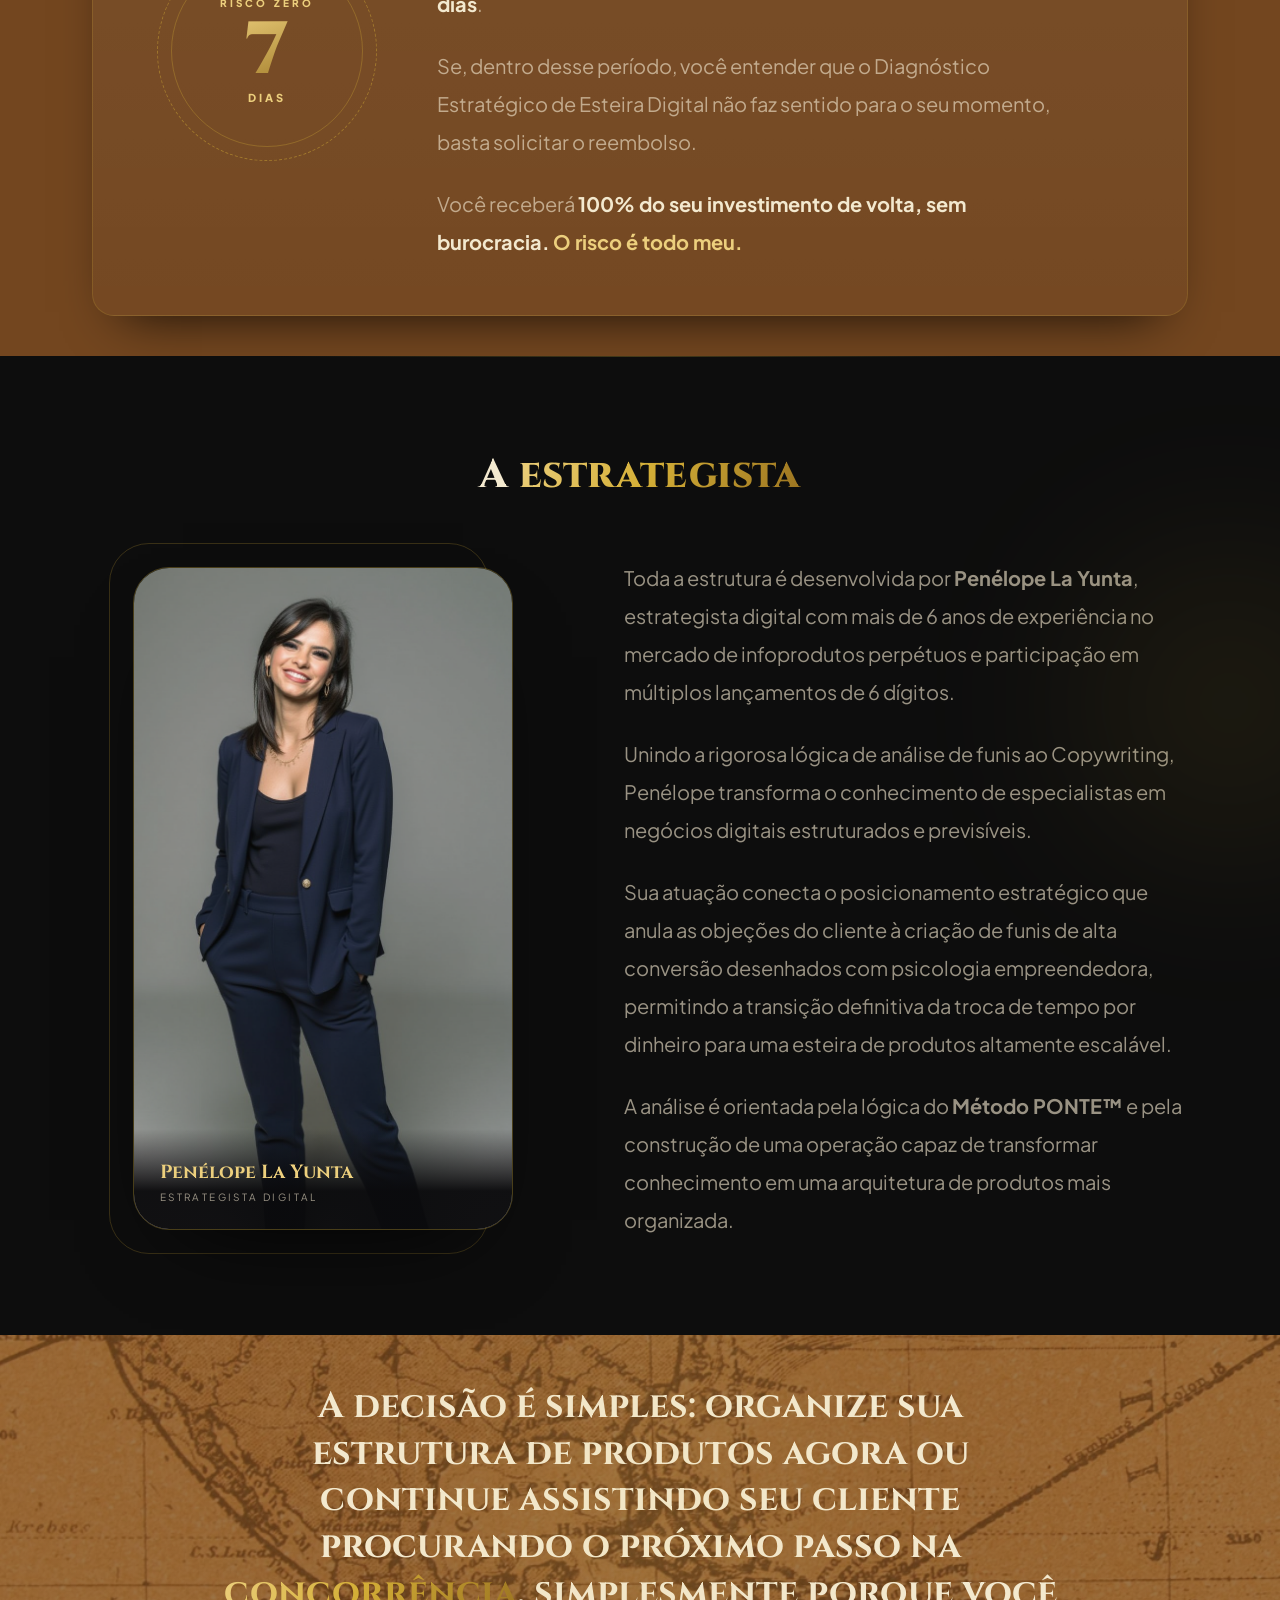
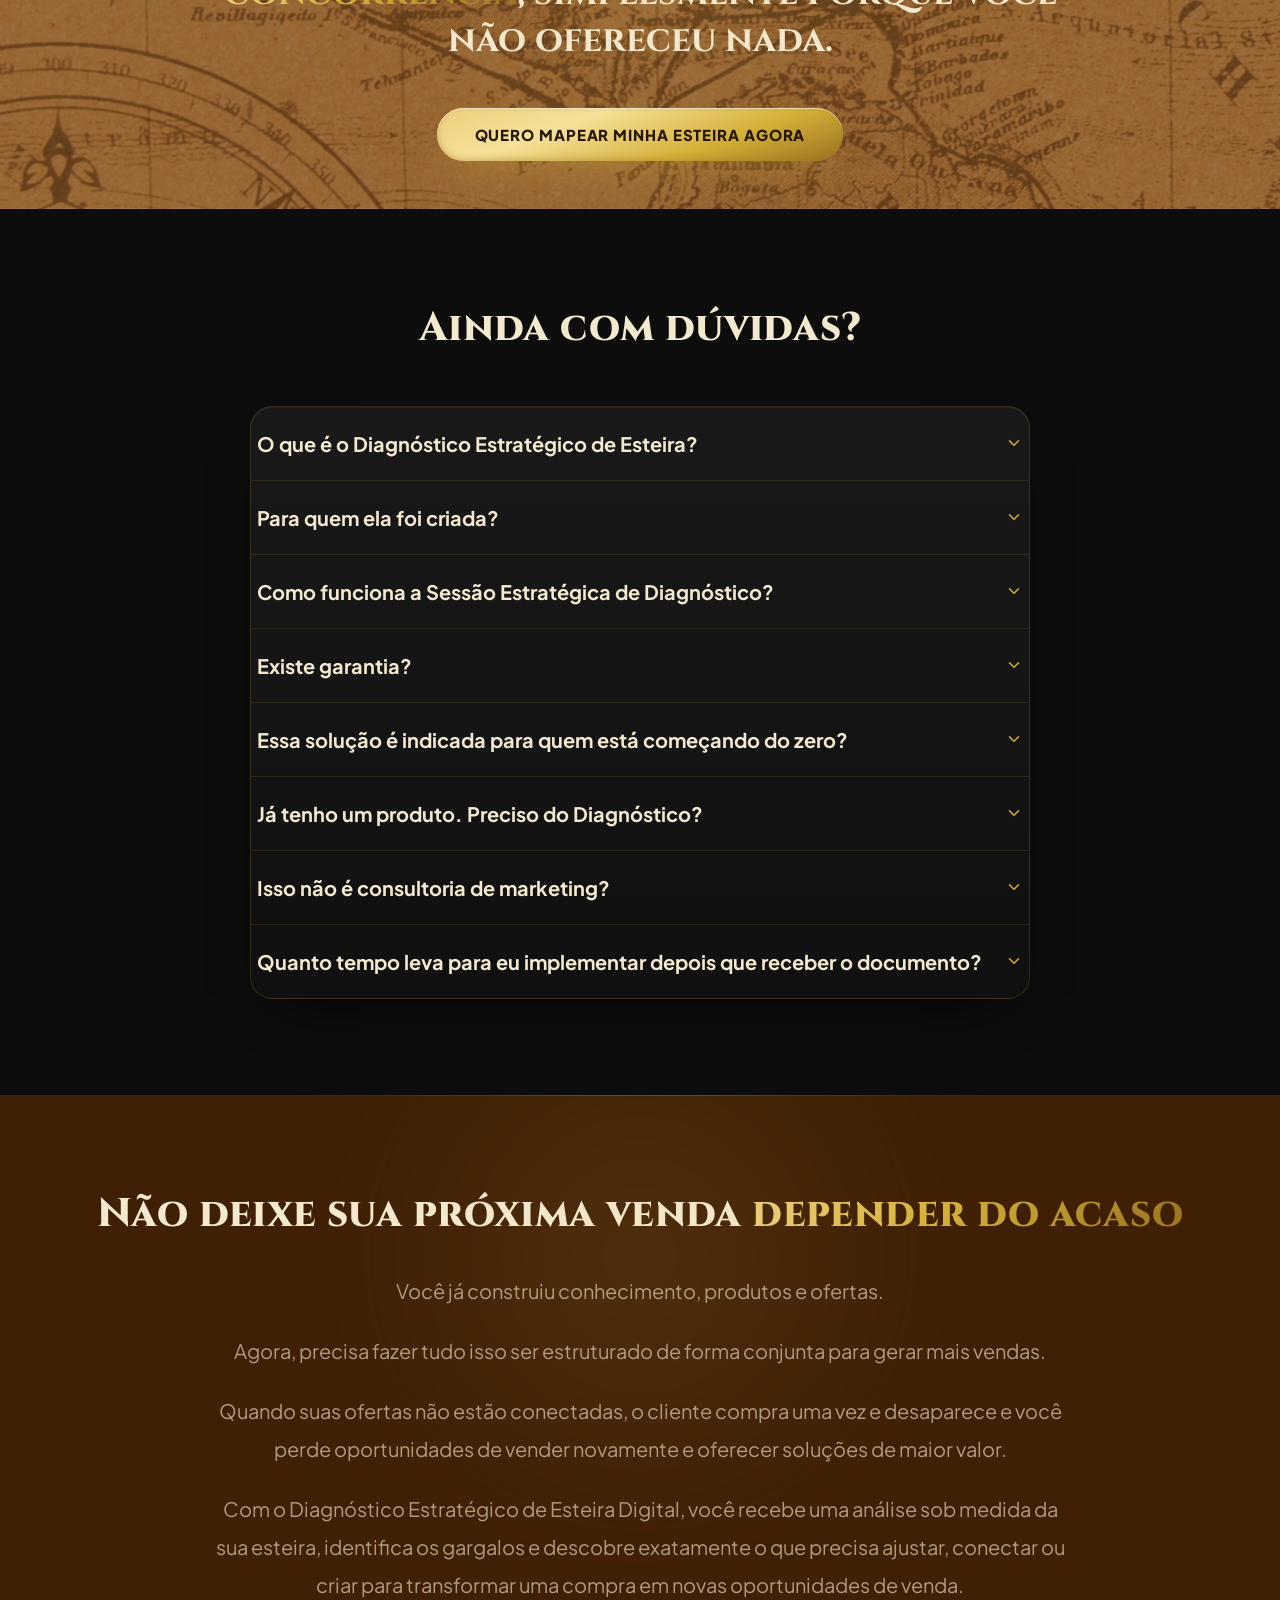
==== commit 6ec62b71: "Atualiza pagina /esteira: nova copy do Diagnostico Estrategico, mockups e bonus Co-Authored-By: Clau" ====
--- a/esteira/index.html
+++ b/esteira/index.html
@@ -3,9 +3,9 @@
 <head>
   <meta charset="UTF-8" />
   <meta name="viewport" content="width=device-width, initial-scale=1.0" />
-  <title>Penélope La Yunta - Arquitetura de Esteira Digital</title>
+  <title>Arquitetura de Esteira Digital - Diagnóstico Estratégico | Penélope La Yunta</title>
   <meta name="description"
-    content="A Arquitetura de Esteira Digital mapeia cada produto do seu negócio, do gratuito ao alto ticket, numa sequência lógica de progressão. Em menos de 24 horas você sai com o documento completo." />
+    content="Estruture sua esteira de infoprodutos e venda mais para cada cliente. Diagnóstico estratégico sob medida e sessão individual ao vivo para mapear sua linha de infoprodutos." />
   <link rel="preconnect" href="https://fonts.googleapis.com">
   <link rel="preconnect" href="https://fonts.gstatic.com" crossorigin>
   <link
@@ -34,17 +34,38 @@
       <div class="glow g2"></div>
       <div class="container grid">
         <div>
-          <span class="hero-badge">Arquitetura de Ofertas · Método PONTE™</span>
-          <h1>Você até vende no digital, mas sabe que poderia <span class="gold-text">vender muito mais!</span></h1>
-          <p class="hero-sub">O que falta é uma estrutura que faça uma venda abrir caminho para a próxima.</p>
-          <p class="hero-copy">A Arquitetura de Esteira Digital mapeia, com você, cada produto do seu negócio, do
-            gratuito ao alto ticket, numa sequência lógica de progressão. Em menos de 24 horas, você sai com o documento
-            completo e dentro de uma semana já marca um encontro individual ao vivo e online para tirar dúvidas.</p>
+          <p class="hero-product">Arquitetura de Esteira Digital - Diagnóstico Estratégico</p>
+          <span class="hero-badge">Mapeamento da sua linha de infoprodutos com sessão individual ao vivo</span>
+          <h1>Estruture sua esteira de infoprodutos e <span class="gold-text">venda mais para cada cliente</span></h1>
+          <p class="hero-sub">Enquanto você corre atrás de novos clientes, está perdendo vendas de quem te conhece, confia e já comprou de você.</p>
+          <p class="hero-copy">Receba um diagnóstico sob medida e uma sessão individual ao vivo comigo para ter uma estrutura exata do que ajustar, conectar e criar na sua esteira.</p>
           <a class="btn-gold" href="#oferta">Quero minha Arquitetura de Esteira</a>
-          <ul class="hero-perks">
+        </div>
+
+        <div class="hero-media">
+          <div class="glow" style="background: radial-gradient(circle, rgba(212,175,55,.35), transparent 65%); width:320px;height:320px;top:-40px;right:-30px;filter:blur(60px);"></div>
+          <div class="ring"></div>
+          <div class="frame">
+            <img src="/esteira/images/hero-penelope.jpg" width="784" height="1372" alt="Penélope La Yunta sorridente, estrategista de esteira de infoprodutos" />
+          </div>
+          <div class="shade"></div>
+        </div>
+      </div>
+    </section>
+
+    <!-- VOCÊ ATÉ VENDE -->
+    <section class="section tone-brown">
+      <div class="glow g3"></div>
+      <div class="container">
+        <div class="lead-block">
+          <p class="big-line">Você até vende no digital, mas sabe que poderia vender muito mais!</p>
+          <p class="big-line">O que falta é uma estrutura que faça uma venda abrir caminho para a próxima.</p>
+          <p class="strong-line">A Arquitetura de Esteira Digital mapeia, com você, cada produto do seu negócio, do gratuito ao alto ticket, numa sequência lógica de progressão.</p>
+          <p class="plain-line">Em menos de 24 horas, você sai com o documento completo e dentro de uma semana já marca um encontro individual ao vivo e online para tirar dúvidas.</p>
+          <ul class="hero-perks perks-row">
             <li>
               <span class="dot"><svg viewBox="0 0 24 24" fill="none" stroke-width="2" stroke-linecap="round" stroke-linejoin="round"><circle cx="12" cy="12" r="10"/><polyline points="12 6 12 12 16 14"/></svg></span>
-              Entrega em menos de 24 horas
+              Entrega da esteira em 24 horas
             </li>
             <li>
               <span class="dot"><svg viewBox="0 0 24 24" fill="none" stroke-width="2" stroke-linecap="round" stroke-linejoin="round"><polygon points="23 7 16 12 23 17 23 7"/><rect x="1" y="5" width="15" height="14" rx="2" ry="2"/></svg></span>
@@ -52,60 +73,93 @@
             </li>
           </ul>
         </div>
-
-        <div class="hero-media">
-          <div class="glow" style="background: radial-gradient(circle, rgba(212,175,55,.35), transparent 65%); width:320px;height:320px;top:-40px;right:-30px;filter:blur(60px);"></div>
-          <div class="ring"></div>
-          <div class="frame">
-            <img src="/esteira/images/hero-penelope.jpg" alt="Penélope La Yunta sorridente, representando a arquitetura de ofertas digitais" />
-          </div>
-          <div class="shade"></div>
-        </div>
-      </div>
-    </section>
-
-    <!-- PROBLEMA -->
-    <section class="section">
-      <div class="glow g3"></div>
-      <div class="container">
-        <div class="head">
-          <h2 class="title">O problema, do jeito que ele <span class="gold-text">realmente acontece</span></h2>
-        </div>
-        <div class="copy-block">
-          <p>Você lança um produto, publica reels, stories, faz um esforço enorme de divulgação e depois que alguém compra, some.</p>
-          <p>Em vez de oferecer mais soluções para o mesmo cliente e ganhar 2, 3 ou 5 vezes mais para quem já está com o cartão na mão, você deixa ele ir embora.</p>
-          <p>E aí começa do zero: mais posts, mais anúncios, mais desgaste para tentar atrair outro cliente.</p>
-          <p>Você trabalha pesado para vender barato, enquanto poderia estar faturando alto vendendo produtos mais caros para quem já te conhece e confia em você.</p>
-          <div class="pull-quote">
-            <p>Sem um fluxo contínuo de ofertas, você não tem uma empresa, tem um trabalho braçal diário.</p>
-            <p>Sem sistema, cada venda é uma luta do zero.</p>
-          </div>
-        </div>
-
-        <div class="glass math-card">
-          <span class="tag">Faça a conta</span>
-          <p>Pense em quanto você já gastou de energia empurrando ofertas isoladas nos últimos 6 meses: os stories gravados, os grupos de WhatsApp, os anúncios refeitos, as promoções de última hora para fechar a meta do mês.</p>
-          <p>Agora pense em quantas dessas pessoas que já compraram de você nunca mais receberam uma oferta sua que fizesse sentido para o momento delas.</p>
-          <p>Enquanto você se matava para atrair gente nova, quem já confiava em você foi esquecido.</p>
-          <ul class="math-list">
-            <li>Cliente que comprou seu produto de entrada e sumiu porque não tinha para onde evoluir.</li>
-            <li>Lead que baixou o gratuito e nunca viu uma oferta sua.</li>
-            <li>Sem oferta contínua, o seu cliente compra e desaparece.</li>
-          </ul>
-          <div class="math-end">
-            <h3>Isso não é falta de mercado. É <span class="gold-text">dinheiro que já era seu</span> escapando pelo ralo todos os dias.</h3>
-          </div>
-        </div>
-      </div>
-    </section>
-
-    <!-- SOLUÇÃO -->
-    <section class="section">
+      </div>
+    </section>
+
+    <!-- MOCKUP + PERDENDO VENDAS -->
+    <section class="section tone-black">
+      <div class="container">
+        <div class="mockup">
+          <img src="/esteira/images/mockup-diagnostico.webp" width="1200" height="628" loading="lazy" alt="Mockup do Diagnóstico Estratégico Individual em computador, notebook, tablet e celular" />
+        </div>
+        <div class="copy-block center wide">
+          <p><strong>Enquanto você corre atrás de novos clientes, está perdendo vendas de quem te conhece, confia e já comprou de você.</strong></p>
+          <p><strong>Conheça o caminho que conduz cada cliente da primeira compra às próximas ofertas de maior valor.</strong></p>
+          <p><strong>Receba um diagnóstico estratégico personalizado e participe de uma Sessão ao vivo comigo, para sair com a estrutura exata do que precisa ser ajustado, conectado ou criado na sua esteira de infoprodutos.</strong></p>
+        </div>
+        <div class="center-cta">
+          <a class="btn-gold" href="#oferta">Quero estruturar minha esteira agora</a>
+        </div>
+      </div>
+    </section>
+
+    <!-- ANTES X DEPOIS -->
+    <section class="section tone-brown2">
       <div class="glow g2"></div>
       <div class="container">
         <div class="head">
-          <span class="eyebrow center">A solução</span>
-          <h2 class="title">Existe uma <span class="gold-text">saída</span>, e ela não exige que você trabalhe o dobro, nem que invista mais em tráfego!</h2>
+          <h2 class="title">Transforme vendas isoladas em uma <span class="gold-text">jornada de ofertas conectadas</span></h2>
+        </div>
+        <div class="copy-block center wide">
+          <p>Você pode ter uma boa oferta, uma audiência interessada e clientes que confiam no seu trabalho.</p>
+          <p>Ainda assim, sua operação pode funcionar como uma coleção de produtos independentes, sem uma sequência clara, sem progressão e sem um próximo passo definido para quem já comprou de você.</p>
+          <p><strong>Quando isso acontece:</strong></p>
+        </div>
+
+        <div class="ba-grid">
+          <div class="glass ba-card before">
+            <p class="list-head">Antes</p>
+            <ul class="bullet-list no">
+              <li><span class="ico"><svg viewBox="0 0 24 24" fill="none" stroke="currentColor" stroke-width="2.5" stroke-linecap="round" stroke-linejoin="round"><line x1="18" y1="6" x2="6" y2="18"/><line x1="6" y1="6" x2="18" y2="18"/></svg></span><span>Você perde a chance de vender mais caro</span></li>
+              <li><span class="ico"><svg viewBox="0 0 24 24" fill="none" stroke="currentColor" stroke-width="2.5" stroke-linecap="round" stroke-linejoin="round"><line x1="18" y1="6" x2="6" y2="18"/><line x1="6" y1="6" x2="18" y2="18"/></svg></span><span>A primeira venda pode ser a última.</span></li>
+              <li><span class="ico"><svg viewBox="0 0 24 24" fill="none" stroke="currentColor" stroke-width="2.5" stroke-linecap="round" stroke-linejoin="round"><line x1="18" y1="6" x2="6" y2="18"/><line x1="6" y1="6" x2="18" y2="18"/></svg></span><span>Seus produtos não conduzem o cliente para uma nova solução.</span></li>
+              <li><span class="ico"><svg viewBox="0 0 24 24" fill="none" stroke="currentColor" stroke-width="2.5" stroke-linecap="round" stroke-linejoin="round"><line x1="18" y1="6" x2="6" y2="18"/><line x1="6" y1="6" x2="18" y2="18"/></svg></span><span>Você não sabe qual oferta apresentar em seguida.</span></li>
+              <li><span class="ico"><svg viewBox="0 0 24 24" fill="none" stroke="currentColor" stroke-width="2.5" stroke-linecap="round" stroke-linejoin="round"><line x1="18" y1="6" x2="6" y2="18"/><line x1="6" y1="6" x2="18" y2="18"/></svg></span><span>O cliente precisa descobrir sozinho como continuar.</span></li>
+              <li><span class="ico"><svg viewBox="0 0 24 24" fill="none" stroke="currentColor" stroke-width="2.5" stroke-linecap="round" stroke-linejoin="round"><line x1="18" y1="6" x2="6" y2="18"/><line x1="6" y1="6" x2="18" y2="18"/></svg></span><span>O cliente escolhe outra pessoa.</span></li>
+            </ul>
+            <p class="ba-note">Isso não é falta de mercado. É <span class="gold-text">dinheiro que já era seu</span> escapando pelo ralo todos os dias.</p>
+          </div>
+
+          <div class="glass ba-card after">
+            <p class="list-head">Depois</p>
+            <p class="ba-lead">Com uma esteira bem estruturada, você vai:</p>
+            <ul class="bullet-list yes">
+              <li><span class="ico"><svg viewBox="0 0 24 24" fill="none" stroke="currentColor" stroke-width="2.5" stroke-linecap="round" stroke-linejoin="round"><polyline points="20 6 9 17 4 12"/></svg></span><span>Vender novamente para quem já comprou.</span></li>
+              <li><span class="ico"><svg viewBox="0 0 24 24" fill="none" stroke="currentColor" stroke-width="2.5" stroke-linecap="round" stroke-linejoin="round"><polyline points="20 6 9 17 4 12"/></svg></span><span>Aumentar o LTV de cada cliente.</span></li>
+              <li><span class="ico"><svg viewBox="0 0 24 24" fill="none" stroke="currentColor" stroke-width="2.5" stroke-linecap="round" stroke-linejoin="round"><polyline points="20 6 9 17 4 12"/></svg></span><span>Vender mais sem depender apenas de novos clientes.</span></li>
+              <li><span class="ico"><svg viewBox="0 0 24 24" fill="none" stroke="currentColor" stroke-width="2.5" stroke-linecap="round" stroke-linejoin="round"><polyline points="20 6 9 17 4 12"/></svg></span><span>Levar clientes para ofertas de ticket mais alto.</span></li>
+              <li><span class="ico"><svg viewBox="0 0 24 24" fill="none" stroke="currentColor" stroke-width="2.5" stroke-linecap="round" stroke-linejoin="round"><polyline points="20 6 9 17 4 12"/></svg></span><span>Faturar mais com os produtos que você já criou.</span></li>
+              <li><span class="ico"><svg viewBox="0 0 24 24" fill="none" stroke="currentColor" stroke-width="2.5" stroke-linecap="round" stroke-linejoin="round"><polyline points="20 6 9 17 4 12"/></svg></span><span>Investir seu tempo apenas no que pode gerar mais vendas.</span></li>
+              <li><span class="ico"><svg viewBox="0 0 24 24" fill="none" stroke="currentColor" stroke-width="2.5" stroke-linecap="round" stroke-linejoin="round"><polyline points="20 6 9 17 4 12"/></svg></span><span>Ter clareza sobre o que criar, ajustar ou eliminar.</span></li>
+            </ul>
+          </div>
+        </div>
+
+        <div class="center-cta">
+          <a class="btn-gold" href="#oferta">Quero minha Arquitetura de Esteira</a>
+        </div>
+      </div>
+    </section>
+
+    <!-- SEM FLUXO CONTÍNUO -->
+    <section class="section tone-black">
+      <div class="container">
+        <div class="statement">
+          <p class="st-big">Sem um fluxo contínuo de ofertas, você não tem uma empresa, tem um trabalho braçal diário.</p>
+          <p class="st-big">Sem sistema, cada venda é uma luta do zero.</p>
+          <p class="st-line">O problema não está na qualidade do que você entrega.</p>
+          <p class="st-line">O que falta é que cada oferta leve seu cliente de uma solução para a próxima.</p>
+        </div>
+      </div>
+    </section>
+
+    <!-- EXISTE UMA SAÍDA -->
+    <section class="section tone-brown">
+      <div class="glow g2"></div>
+      <div class="container">
+        <div class="head">
+          <h2 class="title">Existe uma <span class="gold-text">saída</span>, e ela não exige que você poste mais, nem que invista mais em tráfego!</h2>
+          <p class="lede">O <strong>Diagnóstico Estratégico de Esteira Digital</strong>:</p>
         </div>
 
         <div class="pillars">
@@ -126,10 +180,27 @@
           </div>
         </div>
 
-        <div class="solution-foot">
-          <p>Isso não é um plano de postagens, nem uma estratégia de tráfego.</p>
-          <p>É a <strong>arquitetura das ofertas do seu negócio:</strong> o que vender antes, o que vender depois e o que exatamente faz o cliente querer continuar comprando de você.</p>
-        </div>
+        <div class="head why-head">
+          <h2 class="title md">Por que você passa a <span class="gold-text">lucrar mais</span></h2>
+        </div>
+        <div class="copy-block center wide">
+          <p>Você deixa de olhar para produtos isolados e passa a enxergar a jornada completa, a arquitetura exata de como cada oferta se encaixa na próxima, resolvendo novos problemas do cliente de forma lógica e progressiva: o que vender antes, o que vender depois e o que exatamente faz o cliente querer continuar comprando de você.</p>
+        </div>
+        <p class="emph">Em vez de se perguntar: “O que eu deveria vender agora?” você começa a enxergar qual próxima oferta faz mais sentido para esse cliente.</p>
+
+        <div class="glass check-card">
+          <p class="list-head">Você vai</p>
+          <ul class="bullet-list yes">
+            <li><span class="ico"><svg viewBox="0 0 24 24" fill="none" stroke="currentColor" stroke-width="2.5" stroke-linecap="round" stroke-linejoin="round"><polyline points="20 6 9 17 4 12"/></svg></span><span>Vender novamente para quem já comprou</span></li>
+            <li><span class="ico"><svg viewBox="0 0 24 24" fill="none" stroke="currentColor" stroke-width="2.5" stroke-linecap="round" stroke-linejoin="round"><polyline points="20 6 9 17 4 12"/></svg></span><span>Aumentar o valor de cada cliente</span></li>
+            <li><span class="ico"><svg viewBox="0 0 24 24" fill="none" stroke="currentColor" stroke-width="2.5" stroke-linecap="round" stroke-linejoin="round"><polyline points="20 6 9 17 4 12"/></svg></span><span>Vender mais sem depender apenas de novos clientes</span></li>
+            <li><span class="ico"><svg viewBox="0 0 24 24" fill="none" stroke="currentColor" stroke-width="2.5" stroke-linecap="round" stroke-linejoin="round"><polyline points="20 6 9 17 4 12"/></svg></span><span>Levar clientes para ofertas de ticket mais alto</span></li>
+            <li><span class="ico"><svg viewBox="0 0 24 24" fill="none" stroke="currentColor" stroke-width="2.5" stroke-linecap="round" stroke-linejoin="round"><polyline points="20 6 9 17 4 12"/></svg></span><span>Faturar mais com os produtos que você já criou</span></li>
+            <li><span class="ico"><svg viewBox="0 0 24 24" fill="none" stroke="currentColor" stroke-width="2.5" stroke-linecap="round" stroke-linejoin="round"><polyline points="20 6 9 17 4 12"/></svg></span><span>Investir seu tempo apenas no que pode gerar mais vendas</span></li>
+            <li><span class="ico"><svg viewBox="0 0 24 24" fill="none" stroke="currentColor" stroke-width="2.5" stroke-linecap="round" stroke-linejoin="round"><polyline points="20 6 9 17 4 12"/></svg></span><span>Ter clareza sobre o que criar, ajustar ou eliminar</span></li>
+          </ul>
+        </div>
+
         <div class="center-cta">
           <a class="btn-gold" href="#oferta">Quero minha Arquitetura de Esteira</a>
         </div>
@@ -137,37 +208,59 @@
     </section>
 
     <!-- PARA QUEM É / NÃO É -->
-    <section class="section">
+    <section class="section tone-black">
       <div class="glow g3"></div>
       <div class="container">
         <div class="head">
-          <h2 class="title">Descubra se este diagnóstico é o próximo passo do seu negócio</h2>
+          <h2 class="title">Descubra se o Diagnóstico Estratégico de Esteira é o próximo passo do seu negócio</h2>
         </div>
 
         <div class="audience">
           <div class="glass yes">
-            <p class="list-head">Isso é para você se:</p>
+            <p class="list-head">Para quem é</p>
             <ul class="bullet-list yes">
-              <li><span class="ico"><svg viewBox="0 0 24 24" fill="none" stroke="currentColor" stroke-width="2.5" stroke-linecap="round" stroke-linejoin="round"><polyline points="20 6 9 17 4 12"/></svg></span><span>Você já tem pelo menos um produto ou audiência validada</span></li>
-              <li><span class="ico"><svg viewBox="0 0 24 24" fill="none" stroke="currentColor" stroke-width="2.5" stroke-linecap="round" stroke-linejoin="round"><polyline points="20 6 9 17 4 12"/></svg></span><span>Você sente que cada venda é um esforço isolado, sem sistema</span></li>
-              <li><span class="ico"><svg viewBox="0 0 24 24" fill="none" stroke="currentColor" stroke-width="2.5" stroke-linecap="round" stroke-linejoin="round"><polyline points="20 6 9 17 4 12"/></svg></span><span>Você sabe que está deixando dinheiro na mesa</span></li>
+              <li><span class="ico"><svg viewBox="0 0 24 24" fill="none" stroke="currentColor" stroke-width="2.5" stroke-linecap="round" stroke-linejoin="round"><polyline points="20 6 9 17 4 12"/></svg></span><span>Já possui pelo menos um produto ou audiência validada</span></li>
+              <li><span class="ico"><svg viewBox="0 0 24 24" fill="none" stroke="currentColor" stroke-width="2.5" stroke-linecap="round" stroke-linejoin="round"><polyline points="20 6 9 17 4 12"/></svg></span><span>Sente que cada venda é um esforço isolado, sem sistema</span></li>
+              <li><span class="ico"><svg viewBox="0 0 24 24" fill="none" stroke="currentColor" stroke-width="2.5" stroke-linecap="round" stroke-linejoin="round"><polyline points="20 6 9 17 4 12"/></svg></span><span>Tem mais de uma oferta e não sabe como conectá-las</span></li>
+              <li><span class="ico"><svg viewBox="0 0 24 24" fill="none" stroke="currentColor" stroke-width="2.5" stroke-linecap="round" stroke-linejoin="round"><polyline points="20 6 9 17 4 12"/></svg></span><span>Quer organizar sua linha de infoprodutos</span></li>
+              <li><span class="ico"><svg viewBox="0 0 24 24" fill="none" stroke="currentColor" stroke-width="2.5" stroke-linecap="round" stroke-linejoin="round"><polyline points="20 6 9 17 4 12"/></svg></span><span>Precisa definir prioridades antes de criar ou modificar ofertas</span></li>
+              <li><span class="ico"><svg viewBox="0 0 24 24" fill="none" stroke="currentColor" stroke-width="2.5" stroke-linecap="round" stroke-linejoin="round"><polyline points="20 6 9 17 4 12"/></svg></span><span>Sabe que está deixando dinheiro na mesa</span></li>
             </ul>
           </div>
 
           <div class="glass no">
-            <p class="list-head">Não é para você se:</p>
+            <p class="list-head">Para quem não é</p>
+            <p class="aud-lead">O Diagnóstico Estratégico de Esteira Digital NÃO É para quem:</p>
             <ul class="bullet-list no">
-              <li><span class="ico"><svg viewBox="0 0 24 24" fill="none" stroke="currentColor" stroke-width="2.5" stroke-linecap="round" stroke-linejoin="round"><line x1="18" y1="6" x2="6" y2="18"/><line x1="6" y1="6" x2="18" y2="18"/></svg></span><span>Você está começando do zero, sem nenhum produto ou audiência ainda</span></li>
-              <li><span class="ico"><svg viewBox="0 0 24 24" fill="none" stroke="currentColor" stroke-width="2.5" stroke-linecap="round" stroke-linejoin="round"><line x1="18" y1="6" x2="6" y2="18"/><line x1="6" y1="6" x2="18" y2="18"/></svg></span><span>Você procura um plano de conteúdo ou tráfego</span></li>
-              <li><span class="ico"><svg viewBox="0 0 24 24" fill="none" stroke="currentColor" stroke-width="2.5" stroke-linecap="round" stroke-linejoin="round"><line x1="18" y1="6" x2="6" y2="18"/><line x1="6" y1="6" x2="18" y2="18"/></svg></span><span>Você quer continuar com um único produto fazendo vendas esporádicas</span></li>
+              <li><span class="ico"><svg viewBox="0 0 24 24" fill="none" stroke="currentColor" stroke-width="2.5" stroke-linecap="round" stroke-linejoin="round"><line x1="18" y1="6" x2="6" y2="18"/><line x1="6" y1="6" x2="18" y2="18"/></svg></span><span>Ainda está começando do zero</span></li>
+              <li><span class="ico"><svg viewBox="0 0 24 24" fill="none" stroke="currentColor" stroke-width="2.5" stroke-linecap="round" stroke-linejoin="round"><line x1="18" y1="6" x2="6" y2="18"/><line x1="6" y1="6" x2="18" y2="18"/></svg></span><span>Não tem produto, oferta ou qualquer validação do mercado</span></li>
+              <li><span class="ico"><svg viewBox="0 0 24 24" fill="none" stroke="currentColor" stroke-width="2.5" stroke-linecap="round" stroke-linejoin="round"><line x1="18" y1="6" x2="6" y2="18"/><line x1="6" y1="6" x2="18" y2="18"/></svg></span><span>Espera receber a execução pronta de cada etapa da esteira</span></li>
+              <li><span class="ico"><svg viewBox="0 0 24 24" fill="none" stroke="currentColor" stroke-width="2.5" stroke-linecap="round" stroke-linejoin="round"><line x1="18" y1="6" x2="6" y2="18"/><line x1="6" y1="6" x2="18" y2="18"/></svg></span><span>Procura um plano de conteúdo ou tráfego</span></li>
+              <li><span class="ico"><svg viewBox="0 0 24 24" fill="none" stroke="currentColor" stroke-width="2.5" stroke-linecap="round" stroke-linejoin="round"><line x1="18" y1="6" x2="6" y2="18"/><line x1="6" y1="6" x2="18" y2="18"/></svg></span><span>Quer continuar com um único produto fazendo vendas esporádicas</span></li>
+              <li><span class="ico"><svg viewBox="0 0 24 24" fill="none" stroke="currentColor" stroke-width="2.5" stroke-linecap="round" stroke-linejoin="round"><line x1="18" y1="6" x2="6" y2="18"/><line x1="6" y1="6" x2="18" y2="18"/></svg></span><span>Prefere trabalhar mais e ganhar menos</span></li>
             </ul>
           </div>
         </div>
       </div>
     </section>
 
-    <!-- O QUE VOCÊ RECEBE -->
-    <section class="section">
+    <!-- O QUE É -->
+    <section class="section tone-brown2">
+      <div class="container">
+        <div class="mockup">
+          <img src="/esteira/images/mockup-diagnostico-azul.jpg" width="1409" height="736" loading="lazy" alt="Diagnóstico Estratégico Individual: mapeamento estratégico da sua esteira de produtos" />
+        </div>
+        <div class="head">
+          <h2 class="title">O que é o Diagnóstico Estratégico de <span class="gold-text">Esteira Digital?</span></h2>
+        </div>
+        <div class="copy-block center wide">
+          <p>É um diagnóstico estratégico da sua operação, feito à mão, sem gabaritos genéricos e sem gerador automático, para organizar sua esteira de produtos e conectar suas ofertas em uma sequência funcional que atende às demandas do seu cliente.</p>
+        </div>
+      </div>
+    </section>
+
+    <!-- O QUE VOCÊ RECEBE + BÔNUS -->
+    <section class="section tone-black">
       <div class="container">
         <div class="head">
           <span class="eyebrow center">O que você recebe</span>
@@ -176,35 +269,62 @@
         <div class="grid-3">
           <div class="glass item">
             <span class="ico"><svg viewBox="0 0 24 24" fill="none" stroke="currentColor" stroke-width="2" stroke-linecap="round" stroke-linejoin="round"><path d="M9 5H7a2 2 0 0 0-2 2v12a2 2 0 0 0 2 2h10a2 2 0 0 0 2-2V7a2 2 0 0 0-2-2h-2"/><rect x="9" y="3" width="6" height="4" rx="1"/><path d="M9 12h6M9 16h4"/></svg></span>
-            <h3>Diagnóstico Sob Medida</h3>
-            <p>Análise profunda da sua operação atual para criar a arquitetura exata do seu negócio.</p>
+            <h3>Diagnóstico estratégico sob medida da sua operação</h3>
+            <p>Uma análise direcionada do seu negócio (produtos, ofertas e estrutura) para descobrir onde existem oportunidades de melhoria.</p>
           </div>
           <div class="glass item">
             <span class="ico"><svg viewBox="0 0 24 24" fill="none" stroke="currentColor" stroke-width="2" stroke-linecap="round" stroke-linejoin="round"><circle cx="12" cy="12" r="10"/><circle cx="12" cy="12" r="6"/><circle cx="12" cy="12" r="2"/></svg></span>
-            <h3>Identificação do Gargalo</h3>
-            <p>O ponto cego exato que está travando suas vendas hoje, eliminando o achismo do seu dia a dia.</p>
+            <h3>Identificação dos gargalos</h3>
+            <p>O ponto cego que interrompe a progressão do cliente entre uma oferta e outra, travando suas vendas hoje.</p>
           </div>
           <div class="glass item">
             <span class="ico"><svg viewBox="0 0 24 24" fill="none" stroke="currentColor" stroke-width="2" stroke-linecap="round" stroke-linejoin="round"><rect x="16" y="16" width="6" height="6" rx="1"/><rect x="2" y="16" width="6" height="6" rx="1"/><rect x="9" y="2" width="6" height="6" rx="1"/><path d="M5 16v-3a1 1 0 0 1 1-1h12a1 1 0 0 1 1 1v3"/><path d="M12 12V8"/></svg></span>
-            <h3>Mapeamento de Linha de Produtos</h3>
+            <h3>Mapeamento da sua linha de produtos</h3>
             <p>O desenho completo do seu ecossistema, do gratuito ao alto ticket, com o que já existe e o que precisa ser criado.</p>
           </div>
           <div class="glass item">
             <span class="ico"><svg viewBox="0 0 24 24" fill="none" stroke="currentColor" stroke-width="2" stroke-linecap="round" stroke-linejoin="round"><path d="M10 13a5 5 0 0 0 7.54.54l3-3a5 5 0 0 0-7.07-7.07l-1.72 1.71"/><path d="M14 11a5 5 0 0 0-7.54-.54l-3 3a5 5 0 0 0 7.07 7.07l1.71-1.71"/></svg></span>
-            <h3>Conexão de Ofertas (Método PONTE™)</h3>
-            <p>A estrutura lógica que faz cada produto conduzir o cliente para a próxima compra automaticamente.</p>
+            <h3>Conexão de ofertas com o Método PONTE™</h3>
+            <p>Estrutura lógica que faz cada produto conduzir o cliente para a próxima compra automaticamente de acordo com seu posicionamento, oferta, nutrição, transformação e escala.</p>
           </div>
           <div class="glass item">
             <span class="ico"><svg viewBox="0 0 24 24" fill="none" stroke="currentColor" stroke-width="2" stroke-linecap="round" stroke-linejoin="round"><line x1="10" y1="12" x2="21" y2="12"/><line x1="10" y1="18" x2="21" y2="18"/><line x1="10" y1="6" x2="21" y2="6"/><line x1="3" y1="12" x2="5" y2="12"/><line x1="3" y1="18" x2="5" y2="18"/><line x1="3" y1="6" x2="5" y2="6"/></svg></span>
-            <h3>Plano de Prioridades de Execução</h3>
-            <p>A ordem exata do que implementar primeiro para você agir sem travar no excesso de informação.</p>
+            <h3>Plano de prioridades de execução</h3>
+            <p>Ordem exata do que implementar primeiro para você agir sem travar com excesso de informação.</p>
           </div>
           <div class="glass item">
             <span class="ico"><svg viewBox="0 0 24 24" fill="none" stroke="currentColor" stroke-width="2" stroke-linecap="round" stroke-linejoin="round"><path d="M21 12a9 9 0 1 1-9-9"/><path d="M21 3v6h-6"/></svg></span>
-            <h3>Encontro Individual de Entrega (30 min)</h3>
-            <p>Uma reunião ao vivo comigo, 7 dias após a compra, para alinhar os detalhes, tirar dúvidas e garantir clareza absoluta sobre o seu próximo passo.</p>
-          </div>
-        </div>
+            <h3>Encontro Individual de Entrega ao Vivo (30 minutos)</h3>
+            <p>Uma sessão individual e ao vivo comigo, 07 dias após sua compra, para alinhar detalhes, tirar dúvidas e garantir clareza absoluta sobre o seu próximo passo.</p>
+          </div>
+        </div>
+
+        <div class="head bonus-head">
+          <h2 class="title md">Além de <span class="gold-text">bônus exclusivos</span></h2>
+        </div>
+        <div class="bonus-grid">
+          <div class="glass bonus-card">
+            <span class="bonus-tag">Bônus 1</span>
+            <h3>Kit Prompts de Posicionamento</h3>
+            <p>De nada adianta criar uma esteira de produtos incrível se a sua mensagem na internet for genérica.</p>
+            <p>Para acelerar a sua aplicação e garantir que a sua esteira nasça com uma base sólida, você vai receber de presente o Kit de Prompts de Posicionamento Digital com IA.</p>
+            <p>É um guia prático com prompts testados e prontos para usar no ChatGPT, Claude, Gemini ou na IA da sua preferência.</p>
+          </div>
+          <div class="glass bonus-card">
+            <span class="bonus-tag">Bônus 2</span>
+            <h3>Calculadora da Esteira Lucrativa</h3>
+            <p>Saiba exatamente quanto dinheiro sua base de clientes está deixando na mesa, sem complicações ou cálculos manuais.</p>
+            <p>Criar ofertas é apenas metade do trabalho. Se você não sabe para onde seus clientes estão indo (ou onde estão travando), você está perdendo vendas todos os dias sem perceber. Receba os 5 números vitais para a lucratividade da sua operação:</p>
+            <ul class="calc-list">
+              <li><b>Taxa de Ascensão:</b> veja exatamente quantos clientes compram o seu primeiro produto e avançam para a segunda e terceira oferta.</li>
+              <li><b>Tempo Médio de Recompra:</b> descubra em quanto tempo o seu cliente decide comprar de você novamente.</li>
+              <li><b>LTV Real (Valor por Cliente):</b> descubra o valor médio real que cada pessoa gera para o seu negócio ao longo da jornada.</li>
+              <li><b>Diagnóstico de Gargalo:</b> identifique exatamente em qual etapa a sua “fila” trava e onde você está perdendo vendas.</li>
+              <li><b>Dinheiro Parado na Base:</b> calcule o potencial financeiro exato acumulado nos seus clientes atuais que ainda não compraram seu próximo nível.</li>
+            </ul>
+          </div>
+        </div>
+
         <div class="center-cta">
           <a class="btn-gold" href="#oferta">Quero minha Arquitetura de Esteira</a>
         </div>
@@ -212,11 +332,10 @@
     </section>
 
     <!-- COMO FUNCIONA -->
-    <section class="section">
+    <section class="section tone-brown">
       <div class="glow g2"></div>
       <div class="container">
         <div class="head">
-          <span class="eyebrow center">Simples e direto</span>
           <h2 class="title">Como funciona</h2>
         </div>
         <div class="timeline">
@@ -229,15 +348,15 @@
             <span class="badge">02</span>
           </div>
           <div class="step">
-            <div class="txt"><h3>A esteira é elaborada</h3><p>Usando a lógica de progressão da metodologia PONTE™.</p></div>
+            <div class="txt"><h3>Elaboramos sua esteira</h3><p>Usando a lógica de progressão da metodologia PONTE™.</p></div>
             <span class="badge">03</span>
           </div>
           <div class="step">
-            <div class="txt"><h3>O documento final é redigido</h3><p>Você recebe a arquitetura completa em menos de 24 horas.</p></div>
+            <div class="txt"><h3>Você recebe um documento completo da sua arquitetura de esteira digital em 24 horas.</h3></div>
             <span class="badge">04</span>
           </div>
           <div class="step">
-            <div class="txt"><h3>Marcamos o encontro individual de entrega</h3><p>Ao vivo e online, para apresentar o resultado e esclarecer dúvidas.</p></div>
+            <div class="txt"><h3>Após 7 dias, você participa de um encontro individual ao vivo e online de 30 minutos para validar sua arquitetura comigo e sair com o próximo passo definido.</h3></div>
             <span class="badge">05</span>
           </div>
         </div>
@@ -245,38 +364,40 @@
     </section>
 
     <!-- OFERTA / PREÇO -->
-    <section id="oferta" class="section">
+    <section id="oferta" class="section tone-black">
       <div class="glow g4"></div>
       <div class="container">
         <div class="head">
-          <span class="eyebrow center">Oferta · Condição Especial</span>
           <h2 class="title">Uma estrutura completa por menos do que você gasta <span class="gold-text">com anúncio que não converte</span></h2>
         </div>
 
         <div class="offer-grid">
           <div class="glass price-table">
-            <h3>Tabela de entregáveis / valor individual</h3>
-            <div class="price-row"><span>Diagnóstico Sob Medida do Negócio</span><b>R$ 147,00</b></div>
-            <div class="price-row"><span>Raio-X e Identificação de Gargalos de Venda</span><b>R$ 97,00</b></div>
-            <div class="price-row"><span>Mapeamento Completo da Linha de Produtos</span><b>R$ 147,00</b></div>
-            <div class="price-row"><span>Conexão Estratégica com o Método PONTE™</span><b>R$ 97,00</b></div>
-            <div class="price-row"><span>Plano de Prioridades de Execução Sequencial</span><b>R$ 97,00</b></div>
-            <div class="price-row"><span>Encontro Individual (30 min)</span><b>R$ 597,00</b></div>
-            <div class="price-total"><span>Valor total reunido</span><s>R$ 1.182,00</s></div>
+            <h3>Se cada parte fosse adquirida separadamente</h3>
+            <div class="price-row"><span>Diagnóstico Sob Medida do Negócio</span><b>R$ 247,00</b></div>
+            <div class="price-row"><span>Raio-X e Identificação dos Gargalos</span><b>R$ 297,00</b></div>
+            <div class="price-row"><span>Mapeamento Completo da Linha de Produtos</span><b>R$ 247,00</b></div>
+            <div class="price-row"><span>Conexão Estratégica com o Método PONTE™</span><b>R$ 197,00</b></div>
+            <div class="price-row"><span>Plano de Prioridades de Execução</span><b>R$ 297,00</b></div>
+            <div class="price-row"><span>Sessão Estratégica de Diagnóstico ao Vivo (individual, 30 min)</span><b>R$ 997,00</b></div>
+            <div class="price-row"><span>Bônus Prompts de Posicionamento</span><b>R$ 27,00</b></div>
+            <div class="price-row"><span>Bônus Calculadora da Esteira Lucrativa</span><b>R$ 127,00</b></div>
+            <div class="price-total"><span>Valor total</span><s>R$ 2.436,00</s></div>
           </div>
 
           <div class="offer-card-wrap">
             <div class="border-glow"></div>
             <div class="offer-card">
-              <span class="tag2">A sua condição especial hoje</span>
-              <p class="desc">Para você parar de perder dinheiro todos os dias por falta de uma linha contínua de produtos, você não vai pagar os R$ 1.182,00. Garanta o seu acesso completo hoje por apenas:</p>
-              <p class="from">De <s>R$ 1.182,00</s> por apenas</p>
-              <p class="big-price">12x de <small>R$ 19,78</small></p>
-              <p class="cash">ou <b>R$ 197,00</b> à vista</p>
-              <a class="btn-gold block" href="#">Quero estruturar minha esteira agora</a>
+              <span class="tag2">Sua condição especial hoje</span>
+              <p class="desc">Para você parar de perder dinheiro todos os dias por falta de uma linha contínua dos seus infoprodutos, hoje você não vai gastar os R$ 2.436,00.</p>
+              <p class="from">Garanta seu acesso completo hoje por apenas</p>
+              <p class="big-price">12x de <small>R$ 39,70*</small></p>
+              <p class="cash">ou <b>R$ 397,00</b> à vista</p>
+              <a class="btn-gold block" href="https://pay.kiwify.com.br/Kn26qVm">Quero mapear minha esteira agora</a>
+              <p class="fine">*valor final das parcelas exibido no checkout.</p>
               <ul class="trust">
                 <li><svg viewBox="0 0 24 24" fill="none" stroke="currentColor" stroke-width="2" stroke-linecap="round" stroke-linejoin="round"><path d="M12 22s8-4 8-10V5l-8-3-8 3v7c0 6 8 10 8 10z"/></svg> Garantia incondicional de 7 dias</li>
-                <li><svg viewBox="0 0 24 24" fill="none" stroke="currentColor" stroke-width="2" stroke-linecap="round" stroke-linejoin="round"><polygon points="13 2 3 14 12 14 11 22 21 10 12 10 13 2"/></svg> Entrega do documento em até 24h</li>
+                <li><svg viewBox="0 0 24 24" fill="none" stroke="currentColor" stroke-width="2" stroke-linecap="round" stroke-linejoin="round"><polygon points="13 2 3 14 12 14 11 22 21 10 12 10 13 2"/></svg> Entrega do documento em 24 horas</li>
               </ul>
             </div>
           </div>
@@ -285,7 +406,7 @@
     </section>
 
     <!-- GARANTIA -->
-    <section class="section section-guarantee">
+    <section class="section section-guarantee tone-brown2">
       <div class="container">
         <div class="glass guarantee-card">
           <div class="seal">
@@ -297,87 +418,132 @@
             </span>
           </div>
           <div>
-            <span class="eyebrow">Garantia incondicional</span>
-            <h2 class="title md">Risco zero: <span class="gold-text">garantia incondicional de 7 dias</span></h2>
-            <p>Se em até 7 dias você entender que a Arquitetura de Ofertas do Método PONTE™ não é para a sua empresa ou se simplesmente não gostar da entrega, basta enviar uma única mensagem para a nossa equipe. Devolvemos <b>100% do seu dinheiro</b>, sem burocracia, sem perguntas e sem letras miúdas. <b class="g">O risco é todo meu.</b></p>
-          </div>
-        </div>
-      </div>
-    </section>
-
-    <!-- QUEM É PENÉLOPE -->
-    <section class="section">
+            <span class="eyebrow">Risco zero</span>
+            <h2 class="title md">Garantia <span class="gold-text">incondicional</span></h2>
+            <p>Sua decisão está protegida por uma <b>garantia incondicional de 7 dias</b>.</p>
+            <p>Se, dentro desse período, você entender que o Diagnóstico Estratégico de Esteira Digital não faz sentido para o seu momento, basta solicitar o reembolso.</p>
+            <p>Você receberá <b>100% do seu investimento de volta, sem burocracia.</b> <b class="g">O risco é todo meu.</b></p>
+          </div>
+        </div>
+      </div>
+    </section>
+
+    <!-- A ESTRATEGISTA -->
+    <section class="section tone-black">
       <div class="glow g3"></div>
       <div class="container">
         <div class="head">
-          <span class="eyebrow center">Sobre mim</span>
-          <h2 class="title">Quem é <span class="gold-text">Penélope La Yunta</span></h2>
+          <h2 class="title">A <span class="gold-text">estrategista</span></h2>
         </div>
         <div class="about-grid">
           <div class="portrait">
             <span class="backline"></span>
             <div class="card">
-              <img src="/esteira/images/penelope-perfil.png" alt="Retrato de Penélope La Yunta, estrategista de arquitetura de ofertas digitais" />
+              <img src="/esteira/images/penelope-perfil.png" width="768" height="1344" loading="lazy" alt="Retrato de Penélope La Yunta, estrategista digital" />
               <div class="caption">
                 <strong>Penélope La Yunta</strong>
-                <small>Estrategista de Arquitetura de Ofertas</small>
+                <small>Estrategista Digital</small>
               </div>
             </div>
           </div>
           <div class="bio">
-            <p>Com mais de 6 anos nos bastidores do mercado digital e múltiplos lançamentos de 6 dígitos, Penélope La Yunta desenvolveu uma visão estratégica baseada em uma verdade simples.</p>
-            <div class="quote">
-              <svg viewBox="0 0 24 24" fill="none" stroke="currentColor" stroke-width="2" stroke-linecap="round" stroke-linejoin="round"><path d="M3 21c3 0 7-1 7-8V5c0-1.25-.756-2.017-2-2H4c-1.25 0-2 .75-2 1.972V11c0 1.25.75 2 2 2 1 0 1 0 1 1v1c0 1-1 2-2 2s-1 .008-1 1.031V20c0 1 0 1 1 1z"/><path d="M15 21c3 0 7-1 7-8V5c0-1.25-.757-2.017-2-2h-4c-1.25 0-2 .75-2 1.972V11c0 1.25.75 2 2 2h.75c0 2.25.25 4-2.75 4v3c0 1 0 1 1 1z"/></svg>
-              <blockquote>Conteúdo não gera receita sem a arquitetura certa por trás.</blockquote>
-            </div>
-            <p>Unindo a rigorosa lógica de análise de funis ao Copywriting, Penélope transforma o conhecimento de especialistas em negócios digitais estruturados e previsíveis. Sua atuação conecta o posicionamento estratégico que anula as objeções do cliente à criação de funis de alta conversão desenhados com psicologia empreendedora, permitindo a transição definitiva da troca de tempo por dinheiro para uma esteira de produtos altamente escalável.</p>
-            <p>O propósito do seu trabalho é trazer a clareza e a estrutura necessárias para que especialistas parem de operar no improviso e passem a comandar um negócio digital de verdade.</p>
-          </div>
-        </div>
-      </div>
-    </section>
-
-    <!-- CHAMADA FINAL -->
-    <section class="final-cta">
+            <p>Toda a estrutura é desenvolvida por <strong>Penélope La Yunta</strong>, estrategista digital com mais de 6 anos de experiência no mercado de infoprodutos perpétuos e participação em múltiplos lançamentos de 6 dígitos.</p>
+            <p>Unindo a rigorosa lógica de análise de funis ao Copywriting, Penélope transforma o conhecimento de especialistas em negócios digitais estruturados e previsíveis.</p>
+            <p>Sua atuação conecta o posicionamento estratégico que anula as objeções do cliente à criação de funis de alta conversão desenhados com psicologia empreendedora, permitindo a transição definitiva da troca de tempo por dinheiro para uma esteira de produtos altamente escalável.</p>
+            <p>A análise é orientada pela lógica do <strong>Método PONTE™</strong> e pela construção de uma operação capaz de transformar conhecimento em uma arquitetura de produtos mais organizada.</p>
+          </div>
+        </div>
+      </div>
+    </section>
+
+    <!-- A DECISÃO É SIMPLES -->
+    <section class="final-cta cta-map">
       <div class="glow g4"></div>
       <div class="container">
         <h2>A decisão é simples: organize sua estrutura de produtos agora ou continue assistindo seu cliente procurando o próximo passo na <span class="gold-text">concorrência</span>, simplesmente porque você não ofereceu nada.</h2>
-        <a class="btn-gold" href="#oferta">Quero mapear minha esteira agora</a>
+        <a class="btn-gold" href="https://pay.kiwify.com.br/Kn26qVm">Quero mapear minha esteira agora</a>
       </div>
     </section>
 
     <!-- FAQ -->
-    <section class="section">
-      <div class="container">
-        <div class="head">
-          <span class="eyebrow center">Perguntas frequentes</span>
+    <section class="section tone-black">
+      <div class="container">
+        <div class="head">
           <h2 class="title">Ainda com dúvidas?</h2>
         </div>
         <div class="glass faq-wrap">
           <div class="faq-item">
-            <button class="faq-q" type="button">Eu já tenho um produto. Preciso disso mesmo?
+            <button class="faq-q" type="button">O que é o Diagnóstico Estratégico de Esteira?
+              <span class="chev"><svg viewBox="0 0 24 24" fill="none" stroke="currentColor" stroke-width="2" stroke-linecap="round" stroke-linejoin="round"><polyline points="6 9 12 15 18 9"/></svg></span>
+            </button>
+            <div class="faq-a"><p>É uma análise estratégica que organiza seus produtos e ofertas em uma sequência lógica, identificando gargalos e prioridades de execução e que é validada com você ao vivo, numa sessão estratégica individual.</p></div>
+          </div>
+          <div class="faq-item">
+            <button class="faq-q" type="button">Para quem ela foi criada?
+              <span class="chev"><svg viewBox="0 0 24 24" fill="none" stroke="currentColor" stroke-width="2" stroke-linecap="round" stroke-linejoin="round"><polyline points="6 9 12 15 18 9"/></svg></span>
+            </button>
+            <div class="faq-a"><p>Para especialistas, mentores e infoprodutores que já possuem audiência ou produtos validados, mas ainda trabalham com vendas isoladas e sem um sistema contínuo de ofertas.</p></div>
+          </div>
+          <div class="faq-item">
+            <button class="faq-q" type="button">Como funciona a Sessão Estratégica de Diagnóstico?
+              <span class="chev"><svg viewBox="0 0 24 24" fill="none" stroke="currentColor" stroke-width="2" stroke-linecap="round" stroke-linejoin="round"><polyline points="6 9 12 15 18 9"/></svg></span>
+            </button>
+            <div class="faq-a"><p>Você participará de um encontro individual ao vivo e online de 30 minutos, realizado 7 dias após a compra. É uma sessão onde revisamos juntos toda sua esteira de produtos, validamos as decisões estruturais e definimos o próximo passo de maior impacto para a sua operação.</p></div>
+          </div>
+          <div class="faq-item">
+            <button class="faq-q" type="button">Existe garantia?
+              <span class="chev"><svg viewBox="0 0 24 24" fill="none" stroke="currentColor" stroke-width="2" stroke-linecap="round" stroke-linejoin="round"><polyline points="6 9 12 15 18 9"/></svg></span>
+            </button>
+            <div class="faq-a"><p>Sim. Você tem até 7 dias de garantia incondicional, com possibilidade de solicitar 100% do reembolso sem burocracia.</p></div>
+          </div>
+          <div class="faq-item">
+            <button class="faq-q" type="button">Essa solução é indicada para quem está começando do zero?
+              <span class="chev"><svg viewBox="0 0 24 24" fill="none" stroke="currentColor" stroke-width="2" stroke-linecap="round" stroke-linejoin="round"><polyline points="6 9 12 15 18 9"/></svg></span>
+            </button>
+            <div class="faq-a"><p>Funciona melhor para quem já tem algum produto ou audiência validada.</p></div>
+          </div>
+          <div class="faq-item">
+            <button class="faq-q" type="button">Já tenho um produto. Preciso do Diagnóstico?
               <span class="chev"><svg viewBox="0 0 24 24" fill="none" stroke="currentColor" stroke-width="2" stroke-linecap="round" stroke-linejoin="round"><polyline points="6 9 12 15 18 9"/></svg></span>
             </button>
             <div class="faq-a"><p>Se você tem só um produto, provavelmente está deixando dinheiro na mesa: poderia estar vendendo mais para clientes que já te conhecem e já confiam no seu trabalho.</p></div>
           </div>
           <div class="faq-item">
-            <button class="faq-q" type="button">Isso já não é o que consultoria de marketing faz?
+            <button class="faq-q" type="button">Isso não é consultoria de marketing?
               <span class="chev"><svg viewBox="0 0 24 24" fill="none" stroke="currentColor" stroke-width="2" stroke-linecap="round" stroke-linejoin="round"><polyline points="6 9 12 15 18 9"/></svg></span>
             </button>
             <div class="faq-a"><p>Não. Aqui você recebe uma estrutura específica de progressão de produtos, não um plano de conteúdo ou de tráfego. É arquitetura de oferta, não plano de divulgação.</p></div>
           </div>
           <div class="faq-item">
-            <button class="faq-q" type="button">Quanto tempo leva para eu implementar depois de receber o documento?
+            <button class="faq-q" type="button">Quanto tempo leva para eu implementar depois que receber o documento?
               <span class="chev"><svg viewBox="0 0 24 24" fill="none" stroke="currentColor" stroke-width="2" stroke-linecap="round" stroke-linejoin="round"><polyline points="6 9 12 15 18 9"/></svg></span>
             </button>
             <div class="faq-a"><p>Depende da complexidade da sua esteira e da sua capacidade de produção. O documento já vem com recomendação de prioridade, para você começar pelo que gera resultado mais rápido.</p></div>
           </div>
-          <div class="faq-item">
-            <button class="faq-q" type="button">Isso serve para quem está começando agora?
-              <span class="chev"><svg viewBox="0 0 24 24" fill="none" stroke="currentColor" stroke-width="2" stroke-linecap="round" stroke-linejoin="round"><polyline points="6 9 12 15 18 9"/></svg></span>
-            </button>
-            <div class="faq-a"><p>Funciona melhor para quem já tem algum produto ou audiência validada.</p></div>
-          </div>
+        </div>
+      </div>
+    </section>
+
+    <!-- FECHAMENTO -->
+    <section class="section tone-brown">
+      <div class="glow g4"></div>
+      <div class="container">
+        <div class="head">
+          <h2 class="title">Não deixe sua próxima venda <span class="gold-text">depender do acaso</span></h2>
+        </div>
+        <div class="copy-block center wide">
+          <p>Você já construiu conhecimento, produtos e ofertas.</p>
+          <p>Agora, precisa fazer tudo isso ser estruturado de forma conjunta para gerar mais vendas.</p>
+          <p>Quando suas ofertas não estão conectadas, o cliente compra uma vez e desaparece e você perde oportunidades de vender novamente e oferecer soluções de maior valor.</p>
+          <p>Com o Diagnóstico Estratégico de Esteira Digital, você recebe uma análise sob medida da sua esteira, identifica os gargalos e descobre exatamente o que precisa ajustar, conectar ou criar para transformar uma compra em novas oportunidades de venda.</p>
+        </div>
+        <div class="center-cta">
+          <a class="btn-gold" href="https://pay.kiwify.com.br/Kn26qVm">Quero estruturar minha esteira agora</a>
+        </div>
+        <div class="final-price">
+          <p class="fp-name">Diagnóstico Estratégico de Esteira Digital</p>
+          <p class="fp-price">R$ 397,00 à vista ou 12x de R$ 39,70</p>
+          <p class="fp-guarantee">Garantia incondicional de 7 dias.</p>
         </div>
       </div>
     </section>
--- a/esteira/style.css
+++ b/esteira/style.css
@@ -42,6 +42,7 @@
 img {
   display: block;
   max-width: 100%;
+  height: auto;
 }
 
 h1,
@@ -87,22 +88,17 @@
   background: linear-gradient(90deg, transparent, rgba(212, 175, 55, 0.28), transparent);
 }
 
-/* Alternância de cor de fundo entre as dobras (a hero mantém a cor original) */
-main > section:nth-of-type(2) { background: #0d0d0d; }
-main > section:nth-of-type(3) { background: #402004; }
-main > section:nth-of-type(4) { background: #73461f; }
-main > section:nth-of-type(5) { background: #0d0d0d; }
-main > section:nth-of-type(6) { background: #402004; }
-main > section:nth-of-type(7) { background: #73461f; }
-main > section:nth-of-type(8) { background: #0d0d0d; }
-main > section:nth-of-type(9) { background: #402004; }
-main > section:nth-of-type(10) {
-  background-image: linear-gradient(rgba(115, 70, 31, 0.72), rgba(115, 70, 31, 0.72)), url("/esteira/images/mapa-decisao.png");
+/* Alternância das dobras: preto e marrom (a hero mantém a cor original) */
+.tone-black { background: #0d0d0d; }
+.tone-brown { background: #402004; }
+.tone-brown2 { background: #73461f; }
+
+.cta-map {
+  background-image: linear-gradient(rgba(115, 70, 31, 0.72), rgba(115, 70, 31, 0.72)), url("/esteira/images/mapa-decisao.webp");
   background-size: cover;
   background-position: center;
   background-repeat: no-repeat;
 }
-main > section:nth-of-type(11) { background: #0d0d0d; }
 
 /* Decorative golden glow blobs */
 .glow {
@@ -273,18 +269,28 @@
   position: relative;
 }
 
+.hero-product {
+  margin: 0 0 16px;
+  font-family: "Cinzel", serif;
+  font-size: 15px;
+  font-weight: 700;
+  letter-spacing: 0.16em;
+  line-height: 1.5;
+  text-transform: uppercase;
+  color: var(--gold);
+}
+
 .hero-badge {
-  display: inline-flex;
-  align-items: center;
-  gap: 8px;
-  padding: 8px 18px;
-  border-radius: 999px;
+  display: inline-block;
+  padding: 10px 20px;
+  border-radius: 18px;
   border: 1px solid rgba(212, 175, 55, 0.3);
   background: rgba(212, 175, 55, 0.07);
   color: var(--gold-soft);
-  font-size: 11px;
+  font-size: 12px;
   font-weight: 800;
-  letter-spacing: 0.24em;
+  letter-spacing: 0.14em;
+  line-height: 1.6;
   text-transform: uppercase;
   margin-bottom: 26px;
 }
@@ -604,13 +610,13 @@
   border-radius: 50%;
 }
 
-.bullet-list .yes .ico { border: 1px solid rgba(212, 175, 55, 0.45); background: rgba(212, 175, 55, 0.15); color: var(--gold); }
-.bullet-list .no .ico { border: 1px solid rgba(240, 229, 205, 0.18); background: rgba(240, 229, 205, 0.05); color: rgba(240, 229, 205, 0.4); }
+.bullet-list.yes .ico { border: 1px solid rgba(212, 175, 55, 0.45); background: rgba(212, 175, 55, 0.15); color: var(--gold); }
+.bullet-list.no .ico { border: 1px solid rgba(240, 229, 205, 0.18); background: rgba(240, 229, 205, 0.05); color: rgba(240, 229, 205, 0.4); }
 
 .bullet-list .ico svg { width: 15px; height: 15px; }
 
-.bullet-list .yes span { color: var(--cream); font-size: 20px; font-weight: 500; line-height: 1.65; }
-.bullet-list .no span { color: var(--faint); font-size: 20px; font-weight: 500; line-height: 1.65; }
+.bullet-list.yes li > span:last-child { color: var(--cream); font-size: 20px; font-weight: 500; line-height: 1.65; }
+.bullet-list.no li > span:last-child { color: rgba(240, 229, 205, 0.6); font-size: 20px; font-weight: 500; line-height: 1.65; }
 
 /* ── O que você recebe ──────────────────────────────────────── */
 .grid-3 {
@@ -1067,3 +1073,87 @@
   .site-foot .inner { flex-direction: column; text-align: center; }
   .hero-float { bottom: 16px; left: 10px; }
 }
+
+/* ── Novos blocos da página (versão com Diagnóstico Estratégico) ───────── */
+.lead-block { max-width: 880px; margin: 0 auto; text-align: center; }
+.big-line { font-family: "Cinzel", serif; font-weight: 800; font-size: 34px; line-height: 1.25; color: var(--gold-soft); }
+.big-line + .big-line { margin-top: 18px; color: var(--cream); font-size: 28px; }
+.strong-line { margin-top: 40px; color: var(--cream); font-weight: 700; font-size: 22px; line-height: 1.65; }
+.plain-line { margin-top: 20px; color: var(--cream-dim); font-size: 20px; line-height: 1.85; }
+.perks-row { flex-direction: row; flex-wrap: wrap; justify-content: center; gap: 14px 38px; margin-top: 34px; }
+
+.mockup { max-width: 980px; margin: 0 auto 44px; border-radius: 22px; overflow: hidden; border: 1px solid var(--hairline); box-shadow: 0 40px 90px -50px rgba(0, 0, 0, 1); }
+.mockup img { width: 100%; height: auto; }
+
+.copy-block.center { text-align: center; }
+.copy-block.wide { max-width: 860px; }
+.copy-block strong { color: var(--cream); }
+
+.ba-grid { display: grid; grid-template-columns: 1fr 1fr; gap: 28px; margin-top: 46px; align-items: stretch; }
+.ba-card { padding: 38px 40px; }
+.ba-card .list-head { margin-bottom: 22px; }
+.ba-card.before .list-head { color: rgba(240, 229, 205, 0.6); }
+.ba-card.before .list-head::before { background: rgba(240, 229, 205, 0.3); }
+.ba-card.after { border-color: rgba(212, 175, 55, 0.45); box-shadow: inset 0 1px 0 rgba(255, 255, 255, 0.06), 0 26px 60px -30px rgba(212, 175, 55, 0.35); }
+.ba-card.after .list-head { color: var(--gold-soft); }
+.ba-lead { margin-bottom: 20px; color: var(--cream); font-size: 20px; font-weight: 600; line-height: 1.6; }
+.ba-note { margin-top: 30px; padding-top: 26px; border-top: 1px solid var(--hairline); font-family: "Cinzel", serif; font-size: 22px; font-weight: 700; line-height: 1.45; color: var(--cream); }
+
+.statement { max-width: 860px; margin: 0 auto; text-align: center; }
+.statement .st-big { font-family: "Cinzel", serif; font-weight: 800; font-size: 32px; line-height: 1.3; color: var(--gold-soft); }
+.statement .st-big + .st-big { margin-top: 14px; color: var(--cream); }
+.statement .st-line { margin-top: 44px; font-size: 22px; font-weight: 700; color: var(--cream); line-height: 1.6; }
+.statement .st-line + .st-line { margin-top: 8px; font-weight: 500; color: var(--cream-dim); font-size: 20px; }
+
+.why-head { margin-top: 64px; }
+.check-card { max-width: 980px; margin: 34px auto 0; padding: 36px 44px; }
+.check-card .list-head { margin-bottom: 24px; }
+.check-card .bullet-list { display: grid; grid-template-columns: 1fr 1fr; gap: 20px 44px; }
+.emph { text-align: center; max-width: 780px; margin: 30px auto 0; font-size: 22px; font-weight: 700; color: var(--cream); line-height: 1.6; }
+
+.aud-lead { margin: -8px 0 22px; color: var(--cream-dim); font-size: 18px; line-height: 1.6; }
+
+.bonus-head { margin-top: 72px; }
+.bonus-grid { display: grid; grid-template-columns: 1fr 1fr; gap: 26px; margin-top: 40px; align-items: start; }
+.bonus-card { padding: 34px 34px 30px; border-color: rgba(212, 175, 55, 0.35); }
+.bonus-tag { display: inline-block; margin-bottom: 14px; padding: 6px 14px; border-radius: 999px; border: 1px solid rgba(212, 175, 55, 0.4); background: rgba(212, 175, 55, 0.1); color: var(--gold-soft); font-size: 11px; font-weight: 800; letter-spacing: 0.22em; text-transform: uppercase; }
+.bonus-card h3 { font-size: 24px; color: var(--gold-soft); line-height: 1.3; }
+.bonus-card p { margin-top: 16px; color: var(--cream-dim); font-size: 18px; line-height: 1.8; }
+.calc-list { list-style: none; margin: 18px 0 0; padding: 0; display: flex; flex-direction: column; gap: 14px; }
+.calc-list li { position: relative; padding-left: 22px; color: var(--cream-dim); font-size: 17px; line-height: 1.7; }
+.calc-list li::before { content: ""; position: absolute; left: 2px; top: 11px; width: 7px; height: 7px; transform: rotate(45deg); background: var(--gold); }
+.calc-list b { color: var(--cream); }
+
+.offer-card .desc { max-width: 430px; }
+.fine { margin-top: 12px; color: var(--faint); font-size: 14px; }
+
+.final-price { margin-top: 30px; text-align: center; line-height: 1.7; }
+.final-price .fp-name { font-family: "Cinzel", serif; color: var(--gold-soft); font-size: 20px; font-weight: 700; }
+.final-price .fp-price { margin-top: 6px; font-size: 22px; font-weight: 700; color: var(--cream); }
+.final-price .fp-guarantee { margin-top: 4px; font-size: 16px; color: var(--cream-dim); }
+
+@media (max-width: 1024px) {
+  .ba-grid, .bonus-grid { grid-template-columns: 1fr; }
+  .check-card .bullet-list { grid-template-columns: 1fr; }
+  .big-line { font-size: 30px; }
+}
+
+@media (max-width: 720px) {
+  .big-line { font-size: 25px; }
+  .big-line + .big-line { font-size: 21px; }
+  .strong-line { font-size: 19px; margin-top: 30px; }
+  .plain-line { font-size: 17px; }
+  .statement .st-big { font-size: 24px; }
+  .statement .st-line { font-size: 18px; }
+  .statement .st-line + .st-line { font-size: 17px; }
+  .ba-card, .check-card { padding: 28px 22px; }
+  .ba-note { font-size: 19px; }
+  .bonus-card { padding: 26px 22px; }
+  .mockup { border-radius: 14px; margin-bottom: 30px; }
+  .hero-product { font-size: 12.5px; }
+  .hero-badge { font-size: 11px; letter-spacing: 0.1em; }
+  .perks-row { flex-direction: column; align-items: center; gap: 12px; }
+  .emph { font-size: 19px; }
+}
+
+.seal .core > span { display: block; }
